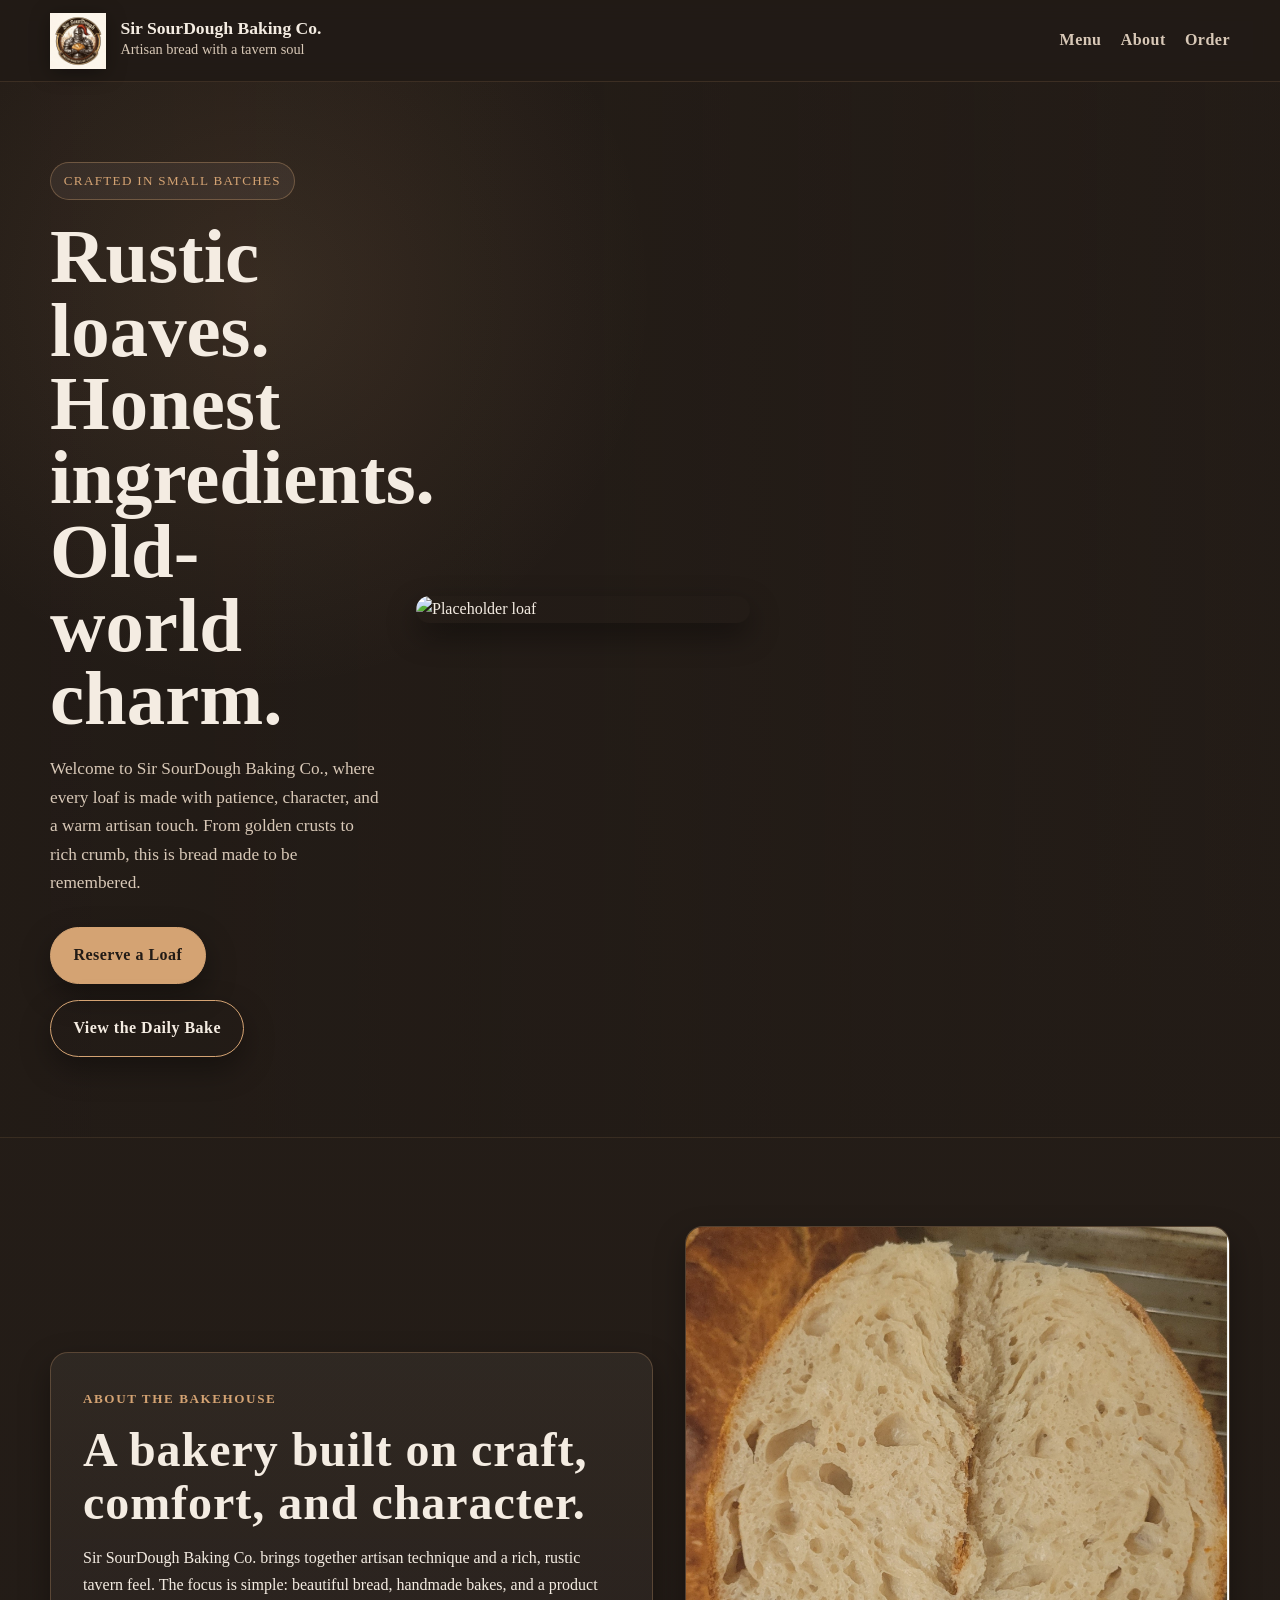
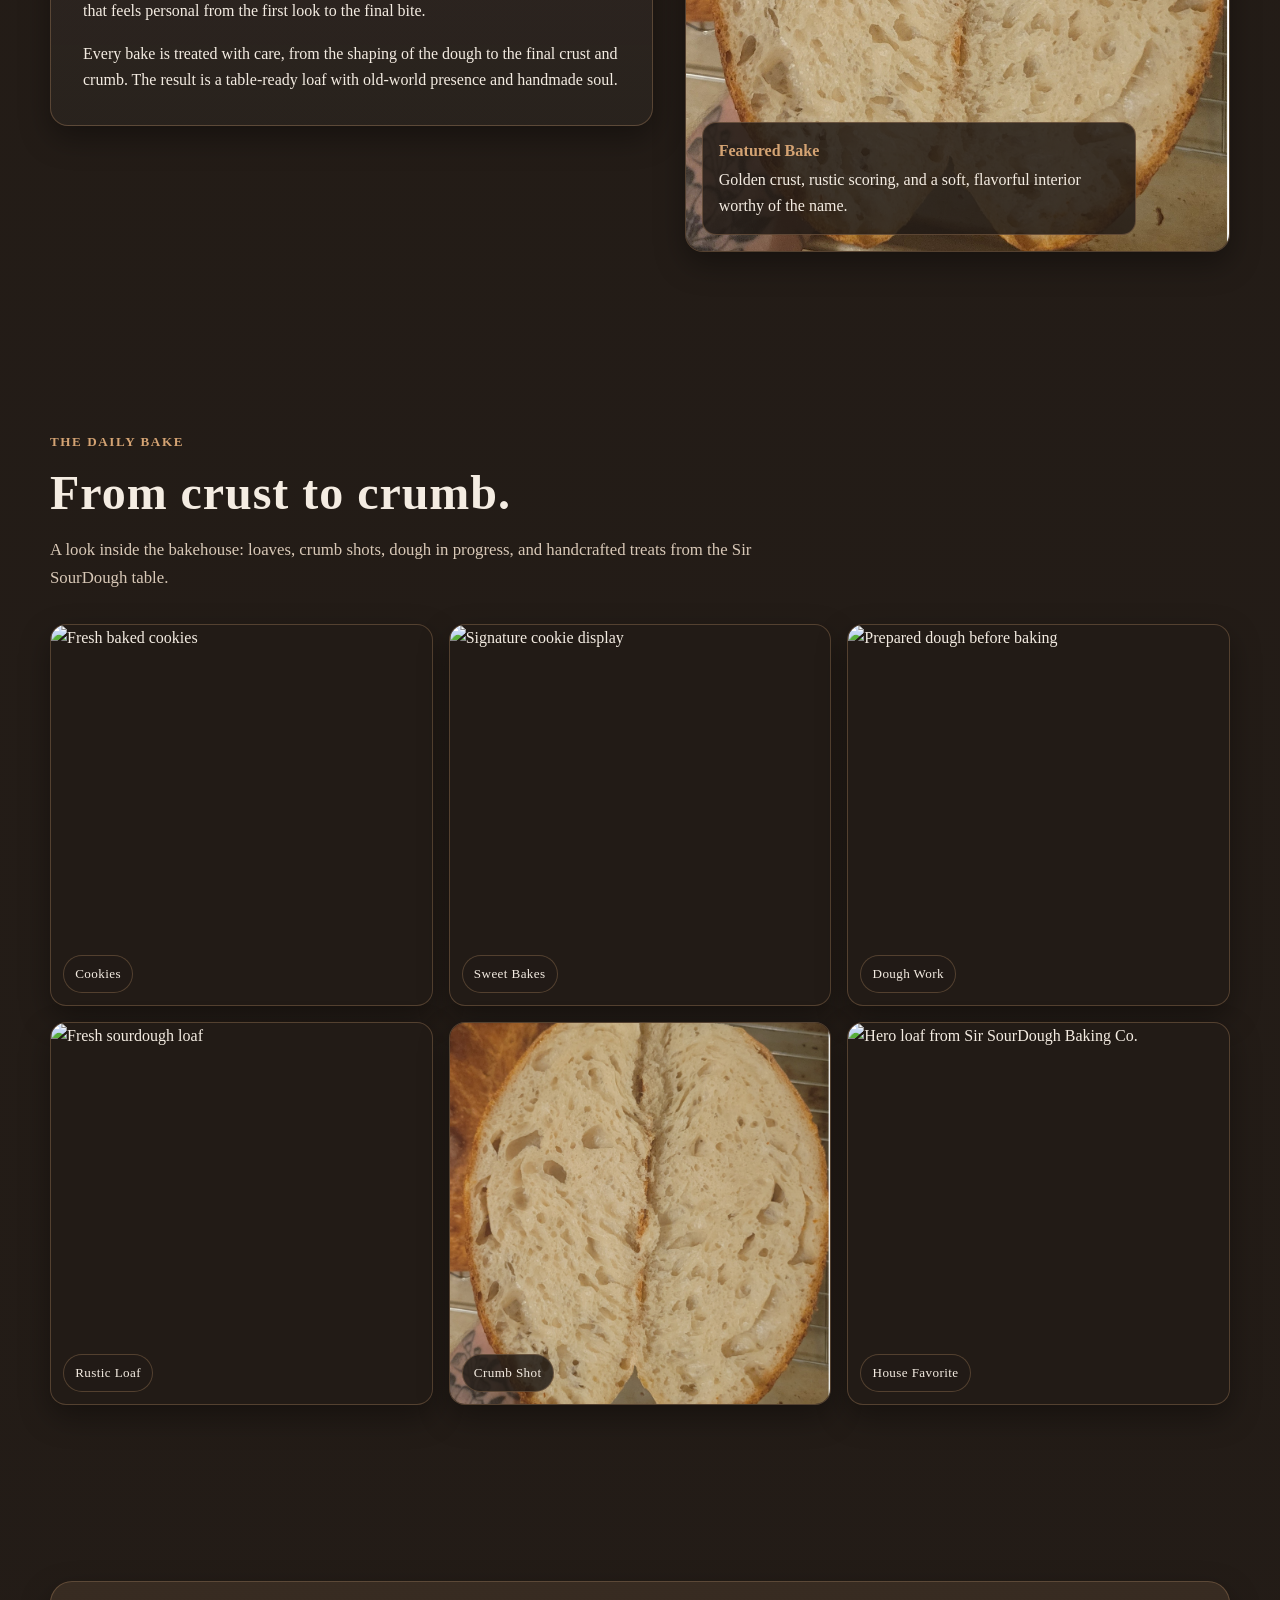
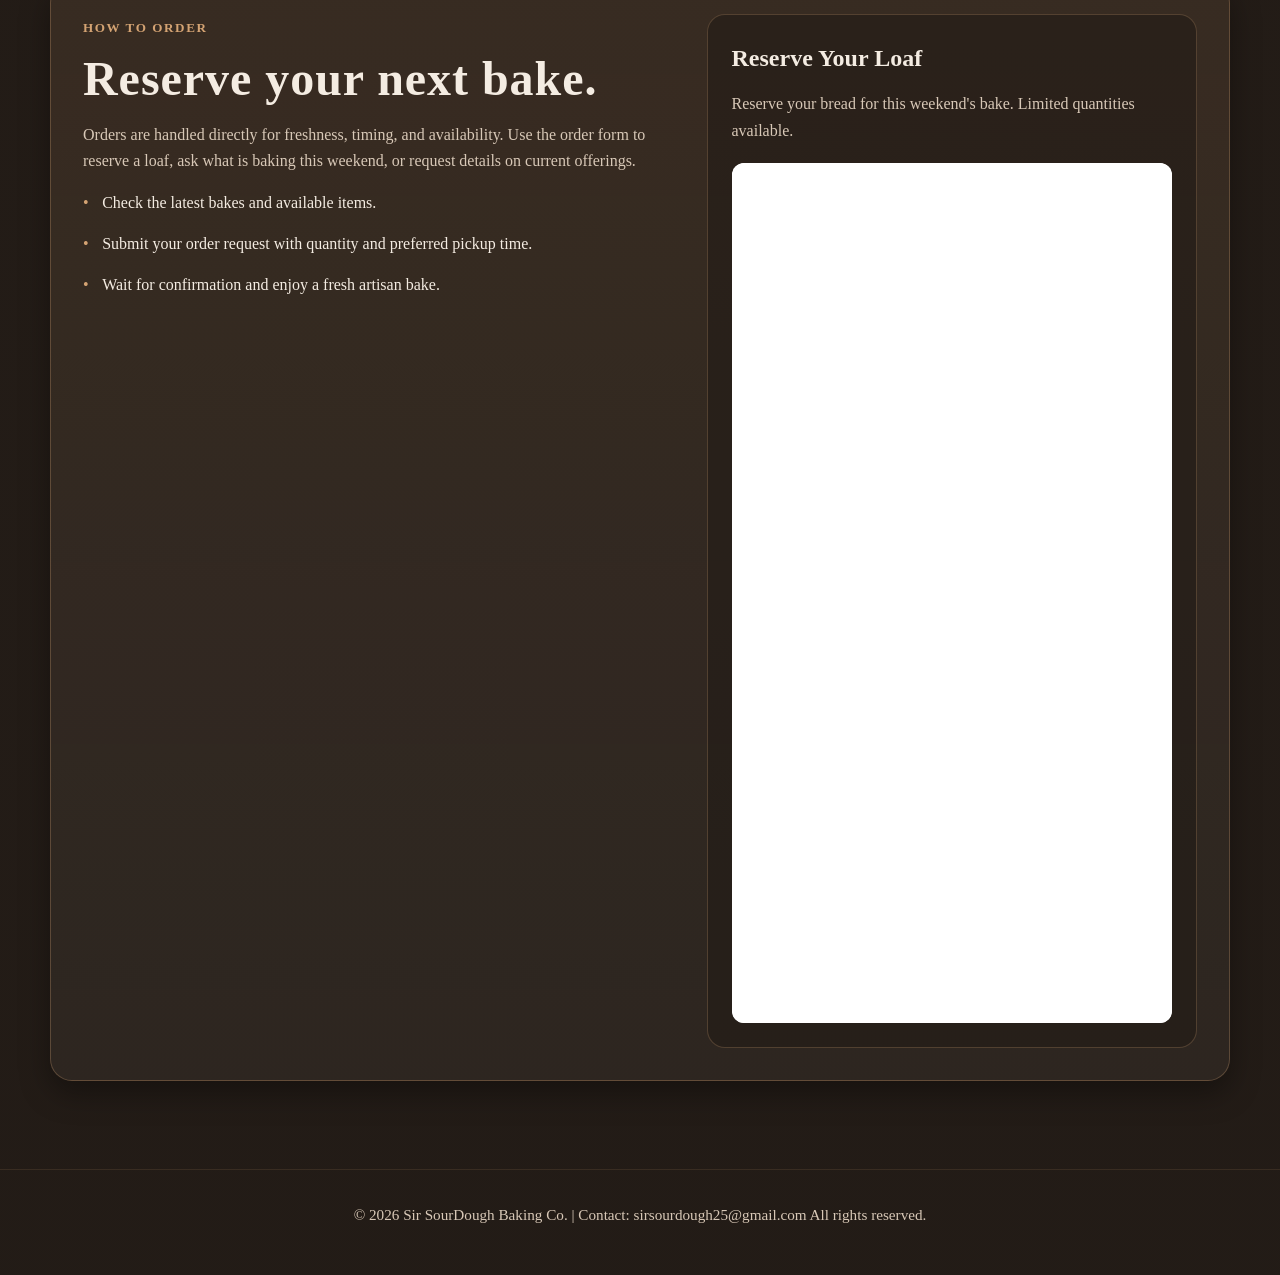
==== index.html @ 4a9dfe2c "Refactor hero section layout with flexbox" ====
<!DOCTYPE html>
<html lang="en">
<head>
  <meta charset="UTF-8" />
  <meta name="viewport" content="width=device-width, initial-scale=1.0" />
  <title>Sir SourDough Baking Co.</title>
  <meta
    name="description"
    content="Sir SourDough Baking Co. — artisan sourdough, rustic bakes, and handcrafted treats with a warm medieval tavern spirit."
  />
  <style>
    :root {
      --bg: #2d241e;
      --bg-deep: #221b16;
      --panel: rgba(244, 236, 226, 0.06);
      --panel-strong: rgba(244, 236, 226, 0.1);
      --text: #f4ece2;
      --muted: #d8c8b7;
      --accent: #d4a373;
      --accent-dark: #b8814f;
      --border: rgba(212, 163, 115, 0.28);
      --shadow: 0 12px 30px rgba(0, 0, 0, 0.35);
      --radius: 18px;
      --max-width: 1180px;
      --header-height: 82px;
    }

    * {
      box-sizing: border-box;
      margin: 0;
      padding: 0;
    }

    html {
      scroll-behavior: smooth;
    }

    body {
      background:
        linear-gradient(rgba(34, 27, 22, 0.88), rgba(34, 27, 22, 0.94)),
        radial-gradient(circle at top, rgba(212, 163, 115, 0.08), transparent 38%),
        var(--bg);
      color: var(--text);
      font-family: Georgia, "Times New Roman", serif;
      line-height: 1.65;
    }

    img {
      display: block;
      max-width: 100%;
    }

    a {
      color: inherit;
      text-decoration: none;
    }

    .container {
      width: min(var(--max-width), calc(100% - 2rem));
      margin: 0 auto;
    }

    .section {
      padding: 5.5rem 0;
    }

    .section-title {
      font-size: clamp(2rem, 4vw, 3rem);
      line-height: 1.1;
      letter-spacing: 0.02em;
      margin-bottom: 1rem;
      color: var(--text);
    }

    .section-kicker {
      display: inline-block;
      margin-bottom: 0.9rem;
      color: var(--accent);
      text-transform: uppercase;
      letter-spacing: 0.12em;
      font-size: 0.82rem;
      font-weight: bold;
    }

    .section-copy {
      max-width: 720px;
      color: var(--muted);
      font-size: 1.05rem;
    }

    .btn {
      display: inline-flex;
      align-items: center;
      justify-content: center;
      gap: 0.55rem;
      min-height: 50px;
      padding: 0.9rem 1.4rem;
      border-radius: 999px;
      border: 1px solid var(--accent);
      background: var(--accent);
      color: var(--bg-deep);
      font-weight: 700;
      letter-spacing: 0.03em;
      transition: transform 0.2s ease, background 0.2s ease, border-color 0.2s ease;
      box-shadow: var(--shadow);
    }

    .btn:hover {
      transform: translateY(-2px);
      background: #e0b183;
      border-color: #e0b183;
    }

    .btn-secondary {
      background: transparent;
      color: var(--text);
    }

    .btn-secondary:hover {
      background: rgba(212, 163, 115, 0.14);
    }

    /* Header */
    .site-header {
      position: sticky;
      top: 0;
      z-index: 1000;
      height: var(--header-height);
      backdrop-filter: blur(10px);
      background: rgba(34, 27, 22, 0.88);
      border-bottom: 1px solid rgba(212, 163, 115, 0.15);
    }

    .site-header .container {
      height: 100%;
    }

    .header-inner {
      height: 100%;
      display: flex;
      align-items: center;
      justify-content: space-between;
      gap: 1.25rem;
    }

    .brand {
      display: flex;
      align-items: center;
      gap: 0.9rem;
      min-width: 0;
    }

    .brand img {
      width: 56px;
      height: 56px;
      object-fit: contain;
      filter: drop-shadow(0 4px 10px rgba(0, 0, 0, 0.35));
    }

    .brand-text {
      min-width: 0;
    }

    .brand-text strong {
      display: block;
      font-size: 1.1rem;
      line-height: 1.1;
      color: var(--text);
    }

    .brand-text span {
      display: block;
      color: var(--muted);
      font-size: 0.9rem;
    }

    .site-nav ul {
      list-style: none;
      display: flex;
      align-items: center;
      gap: 1.2rem;
      flex-wrap: wrap;
    }

    .site-nav a {
      color: var(--muted);
      font-weight: 700;
      letter-spacing: 0.03em;
      transition: color 0.2s ease;
    }

    .site-nav a:hover {
      color: var(--accent);
    }

    /* Hero */
    .hero {
      position: relative;
      min-height: calc(100vh - var(--header-height));
      display: flex;
      align-items: center;
      overflow: hidden;
      border-bottom: 1px solid rgba(212, 163, 115, 0.12);
      background:
        linear-gradient(to right, rgba(34, 27, 22, 0.86) 0%, rgba(34, 27, 22, 0.74) 48%, rgba(34, 27, 22, 0.55) 100%),
        url("hero-loaf.jpg") center/cover no-repeat;
    }

    .hero::after {
      content: "";
      position: absolute;
      inset: 0;
      background:
        radial-gradient(circle at 20% 20%, rgba(212, 163, 115, 0.12), transparent 30%),
        linear-gradient(to top, rgba(34, 27, 22, 0.7), transparent 45%);
      pointer-events: none;
    }

    .hero-content {
      position: relative;
      z-index: 1;
      max-width: 700px;
      padding: 5rem 0;
    }

    .hero-badge {
      display: inline-block;
      padding: 0.45rem 0.8rem;
      border: 1px solid rgba(212, 163, 115, 0.35);
      border-radius: 999px;
      background: rgba(244, 236, 226, 0.06);
      color: var(--accent);
      font-size: 0.82rem;
      letter-spacing: 0.1em;
      text-transform: uppercase;
      margin-bottom: 1.25rem;
    }

    .hero h1 {
      font-size: clamp(2.8rem, 6vw, 5.4rem);
      line-height: 0.96;
      margin-bottom: 1.2rem;
      text-wrap: balance;
    }

    .hero p {
      font-size: 1.08rem;
      color: var(--muted);
      max-width: 640px;
      margin-bottom: 1.8rem;
    }

    .hero-actions {
      display: flex;
      gap: 1rem;
      flex-wrap: wrap;
    }

    /* Feature / About */
    .about-grid {
      display: grid;
      grid-template-columns: 1.05fr 0.95fr;
      gap: 2rem;
      align-items: center;
    }

    .about-card {
      background: linear-gradient(180deg, var(--panel), rgba(244, 236, 226, 0.03));
      border: 1px solid var(--border);
      border-radius: var(--radius);
      padding: 2rem;
      box-shadow: var(--shadow);
    }

    .about-card p + p {
      margin-top: 1rem;
    }

    .feature-image-wrap {
      position: relative;
      border-radius: var(--radius);
      overflow: hidden;
      box-shadow: var(--shadow);
      min-height: 480px;
      border: 1px solid var(--border);
      background: var(--bg-deep);
    }

    .feature-image-wrap img {
      width: 100%;
      height: 100%;
      object-fit: cover;
    }

    .feature-plaque {
      position: absolute;
      left: 1rem;
      bottom: 1rem;
      background: rgba(34, 27, 22, 0.84);
      border: 1px solid rgba(212, 163, 115, 0.3);
      color: var(--text);
      padding: 0.9rem 1rem;
      border-radius: 14px;
      max-width: 80%;
    }

    .feature-plaque strong {
      display: block;
      color: var(--accent);
      margin-bottom: 0.2rem;
    }

    /* Gallery */
    .gallery-header {
      margin-bottom: 2rem;
    }

    .gallery-grid {
      display: grid;
      grid-template-columns: repeat(3, minmax(0, 1fr));
      gap: 1rem;
    }

    .gallery-item {
      position: relative;
      overflow: hidden;
      border-radius: 16px;
      background: var(--bg-deep);
      border: 1px solid var(--border);
      box-shadow: var(--shadow);
    }

    .gallery-item img {
      width: 100%;
      aspect-ratio: 1 / 1;
      object-fit: cover;
      transition: transform 0.35s ease, opacity 0.35s ease;
    }

    .gallery-item:hover img {
      transform: scale(1.04);
      opacity: 0.92;
    }

    .gallery-label {
      position: absolute;
      left: 0.75rem;
      bottom: 0.75rem;
      background: rgba(34, 27, 22, 0.82);
      color: var(--text);
      border: 1px solid rgba(212, 163, 115, 0.28);
      padding: 0.45rem 0.7rem;
      border-radius: 999px;
      font-size: 0.82rem;
      letter-spacing: 0.03em;
    }

    /* Order section */
    .order-panel {
      display: grid;
      grid-template-columns: 1.1fr 0.9fr;
      gap: 1.5rem;
      align-items: start;
      background: linear-gradient(180deg, rgba(212, 163, 115, 0.12), rgba(244, 236, 226, 0.05));
      border: 1px solid var(--border);
      border-radius: 22px;
      padding: 2rem;
      box-shadow: var(--shadow);
    }

    .order-copy p {
      color: var(--muted);
      margin-bottom: 1rem;
    }

    .order-list {
      list-style: none;
      display: grid;
      gap: 0.9rem;
      margin-top: 1rem;
    }

    .order-list li {
      padding-left: 1.2rem;
      position: relative;
      color: var(--text);
    }

    .order-list li::before {
      content: "•";
      position: absolute;
      left: 0;
      color: var(--accent);
    }

    .cta-card {
      background: rgba(34, 27, 22, 0.6);
      border: 1px solid rgba(212, 163, 115, 0.25);
      border-radius: 18px;
      padding: 1.5rem;
      display: flex;
      flex-direction: column;
    }

    .cta-card h3 {
      font-size: 1.5rem;
      margin-bottom: 0.8rem;
      color: var(--text);
    }

    .cta-card p {
      color: var(--muted);
      margin-bottom: 1.2rem;
    }

    /* Iframe embed — responsive wrapper approach */
    .form-embed-wrapper {
      width: 100%;
      position: relative;
      border-radius: 12px;
      overflow: hidden;
      background: white;
    }

    .form-embed {
      display: block;
      width: 100%;
      height: 860px;
      border: 0;
      border-radius: 12px;
      background: white;
    }

    /* Footer */
    .site-footer {
      border-top: 1px solid rgba(212, 163, 115, 0.12);
      padding: 2rem 0 3rem;
      color: var(--muted);
      text-align: center;
      font-size: 0.95rem;
    }

    /* ── Responsive ── */
    @media (max-width: 920px) {
      .about-grid,
      .order-panel {
        grid-template-columns: 1fr;
      }

      .feature-image-wrap {
        min-height: 360px;
      }

      .gallery-grid {
        grid-template-columns: repeat(2, minmax(0, 1fr));
      }

      /* On tablet the cta-card is full width — give the iframe a bit more room */
      .form-embed {
        height: 960px;
      }
    }

    @media (max-width: 700px) {
      :root {
        --header-height: auto;
      }

      .site-header {
        position: sticky;
        height: auto;
      }

      .header-inner {
        padding: 0.9rem 0;
        align-items: flex-start;
        flex-direction: column;
      }

      .site-nav ul {
        gap: 0.9rem;
      }

      .hero {
        min-height: auto;
      }

      .hero-content {
        padding: 4rem 0;
      }

      .gallery-grid {
        grid-template-columns: 1fr;
      }

      .section {
        padding: 4.5rem 0;
      }

      /* Order panel stacks; cta-card goes full width */
      .cta-card {
        padding: 1rem;
      }

      /* Let the iframe be as tall as it needs to be on mobile */
      .form-embed {
        height: 1400px;
      }
    }

    /* Extra small phones */
    @media (max-width: 400px) {
      .form-embed {
        height: 1550px;
      }
    }
  </style>
</head>
<body>
  <header class="site-header">
    <div class="container">
      <div class="header-inner">
        <a class="brand" href="#top" aria-label="Sir SourDough Baking Co. home">
          <img src="logo.png" alt="Sir SourDough Baking Co. logo" />
          <div class="brand-text">
            <strong>Sir SourDough Baking Co.</strong>
            <span>Artisan bread with a tavern soul</span>
          </div>
        </a>

        <nav class="site-nav" aria-label="Primary navigation">
          <ul>
            <li><a href="#menu">Menu</a></li>
            <li><a href="#about">About</a></li>
            <li><a href="#order">Order</a></li>
          </ul>
        </nav>
      </div>
    </div>
  </header>

  <main id="top">
    <section class="hero" aria-label="Hero section">
      <div class="container">
        <div class="hero-content" style="display: flex; align-items: center; gap: 2rem; flex-wrap: wrap;">

  <!-- TEXT (LEFT) -->
  <div style="flex: 1; min-width: 280px;">
    <div class="hero-badge">Crafted in small batches</div>

    <h1>
      Rustic loaves.<br />
      Honest ingredients.<br />
      Old-world charm.
    </h1>

    <p>
      Welcome to Sir SourDough Baking Co., where every loaf is made with patience,
      character, and a warm artisan touch. From golden crusts to rich crumb,
      this is bread made to be remembered.
    </p>

    <div class="hero-actions">
      <a class="btn" href="https://docs.google.com/forms/d/e/1FAIpQLSeejo-QmZGpUWxnTPTaz-8M8hdZO5ljDXGdMbcHkX9mxMDHSQ/viewform" target="_blank">
        Reserve a Loaf
      </a>
      <a class="btn btn-secondary" href="#menu">View the Daily Bake</a>
    </div>
  </div>

  <!-- IMAGE (RIGHT) -->
  <div style="flex: 1; min-width: 280px;">
    <img
      src="https://via.placeholder.com/500x500"
      alt="Placeholder loaf"
      style="width: 100%; border-radius: 18px; box-shadow: 0 12px 30px rgba(0,0,0,0.4);"
    />
  </div>

</div>
      </div>
    </section>

    <section class="section" id="about">
      <div class="container">
        <div class="about-grid">
          <div class="about-card">
            <span class="section-kicker">About the Bakehouse</span>
            <h2 class="section-title">A bakery built on craft, comfort, and character.</h2>
            <p>
              Sir SourDough Baking Co. brings together artisan technique and a rich,
              rustic tavern feel. The focus is simple: beautiful bread, handmade bakes,
              and a product that feels personal from the first look to the final bite.
            </p>
            <p>
              Every bake is treated with care, from the shaping of the dough to the
              final crust and crumb. The result is a table-ready loaf with old-world
              presence and handmade soul.
            </p>
          </div>

          <div class="feature-image-wrap">
            <img src="loaf-crumb.jpg" alt="Fresh artisan sourdough loaf" />
            <div class="feature-plaque">
              <strong>Featured Bake</strong>
              Golden crust, rustic scoring, and a soft, flavorful interior worthy of the name.
            </div>
          </div>
        </div>
      </div>
    </section>

    <section class="section" id="menu">
      <div class="container">
        <div class="gallery-header">
          <span class="section-kicker">The Daily Bake</span>
          <h2 class="section-title">From crust to crumb.</h2>
          <p class="section-copy">
            A look inside the bakehouse: loaves, crumb shots, dough in progress, and
            handcrafted treats from the Sir SourDough table.
          </p>
        </div>

        <div class="gallery-grid">
          <figure class="gallery-item">
            <img src="cookie-gallery.jpg" alt="Fresh baked cookies" />
            <figcaption class="gallery-label">Cookies</figcaption>
          </figure>

          <figure class="gallery-item">
            <img src="cookie-hero.jpg" alt="Signature cookie display" />
            <figcaption class="gallery-label">Sweet Bakes</figcaption>
          </figure>

          <figure class="gallery-item">
            <img src="gallery-dough.jpg" alt="Prepared dough before baking" />
            <figcaption class="gallery-label">Dough Work</figcaption>
          </figure>

          <figure class="gallery-item">
            <img src="gallery-loaf.jpg" alt="Fresh sourdough loaf" />
            <figcaption class="gallery-label">Rustic Loaf</figcaption>
          </figure>

          <figure class="gallery-item">
            <img src="loaf-crumb.jpg" alt="Crumb shot of sourdough loaf interior" />
            <figcaption class="gallery-label">Crumb Shot</figcaption>
          </figure>

          <figure class="gallery-item">
            <img src="hero-loaf.jpg" alt="Hero loaf from Sir SourDough Baking Co." />
            <figcaption class="gallery-label">House Favorite</figcaption>
          </figure>
        </div>
      </div>
    </section>

    <section class="section" id="order">
      <div class="container">
        <div class="order-panel">
          <div class="order-copy">
            <span class="section-kicker">How to Order</span>
            <h2 class="section-title">Reserve your next bake.</h2>
            <p>
              Orders are handled directly for freshness, timing, and availability.
              Use the order form to reserve a loaf, ask what is baking this weekend,
              or request details on current offerings.
            </p>

            <ul class="order-list">
              <li>Check the latest bakes and available items.</li>
              <li>Submit your order request with quantity and preferred pickup time.</li>
              <li>Wait for confirmation and enjoy a fresh artisan bake.</li>
            </ul>
          </div>

          <aside class="cta-card" aria-label="Order call to action">
            <h3>Reserve Your Loaf</h3>
            <p>
              Reserve your bread for this weekend's bake. Limited quantities available.
            </p>
            <div class="form-embed-wrapper">
              <iframe
                src="https://docs.google.com/forms/d/e/1FAIpQLSeejo-QmZGpUWxnTPTaz-8M8hdZO5ljDXGdMbcHkX9mxMDHSQ/viewform?embedded=true"
                class="form-embed"
                marginheight="0"
                marginwidth="0">
                Loading…
              </iframe>
            </div>
          </aside>
        </div>
      </div>
    </section>
  </main>

  <footer class="site-footer">
    <div class="container">
      <p>&copy; 2026 Sir SourDough Baking Co. | Contact: sirsourdough25@gmail.com All rights reserved.</p>
    </div>
  </footer>
</body>
</html>
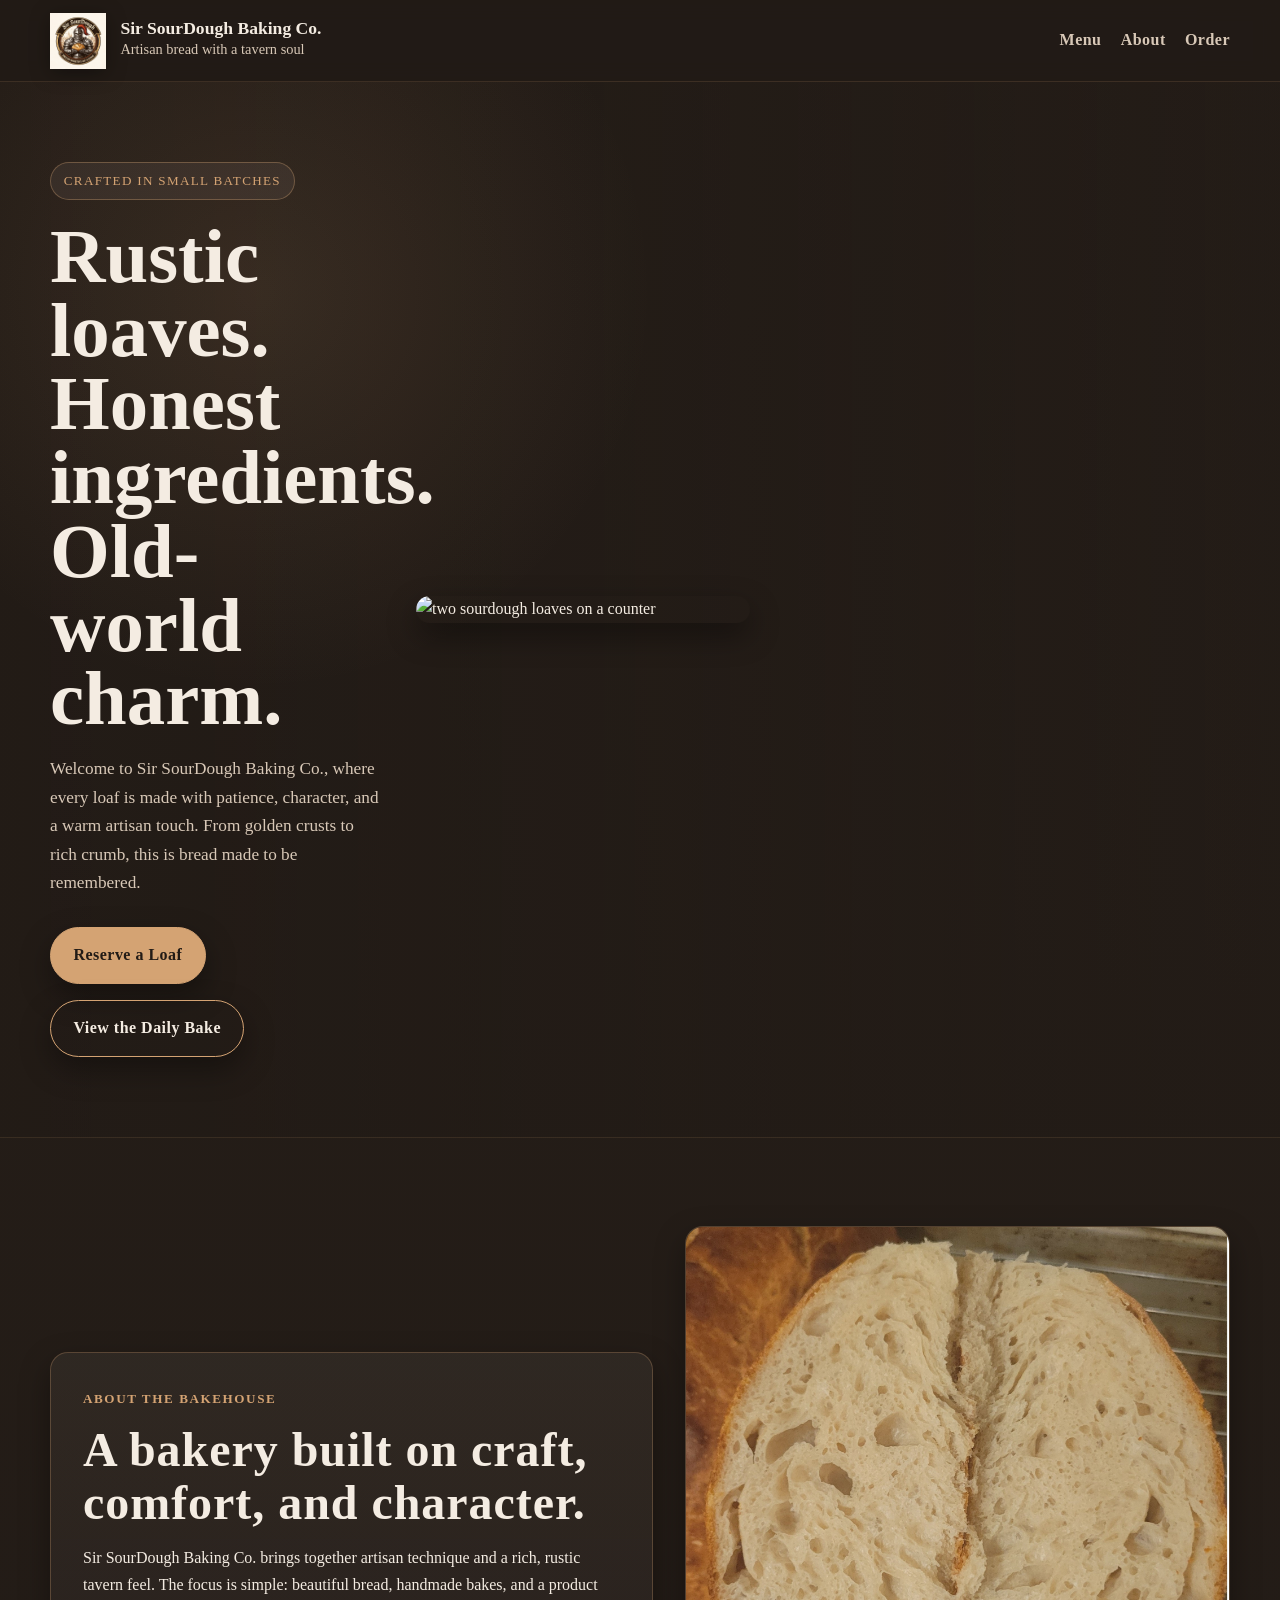
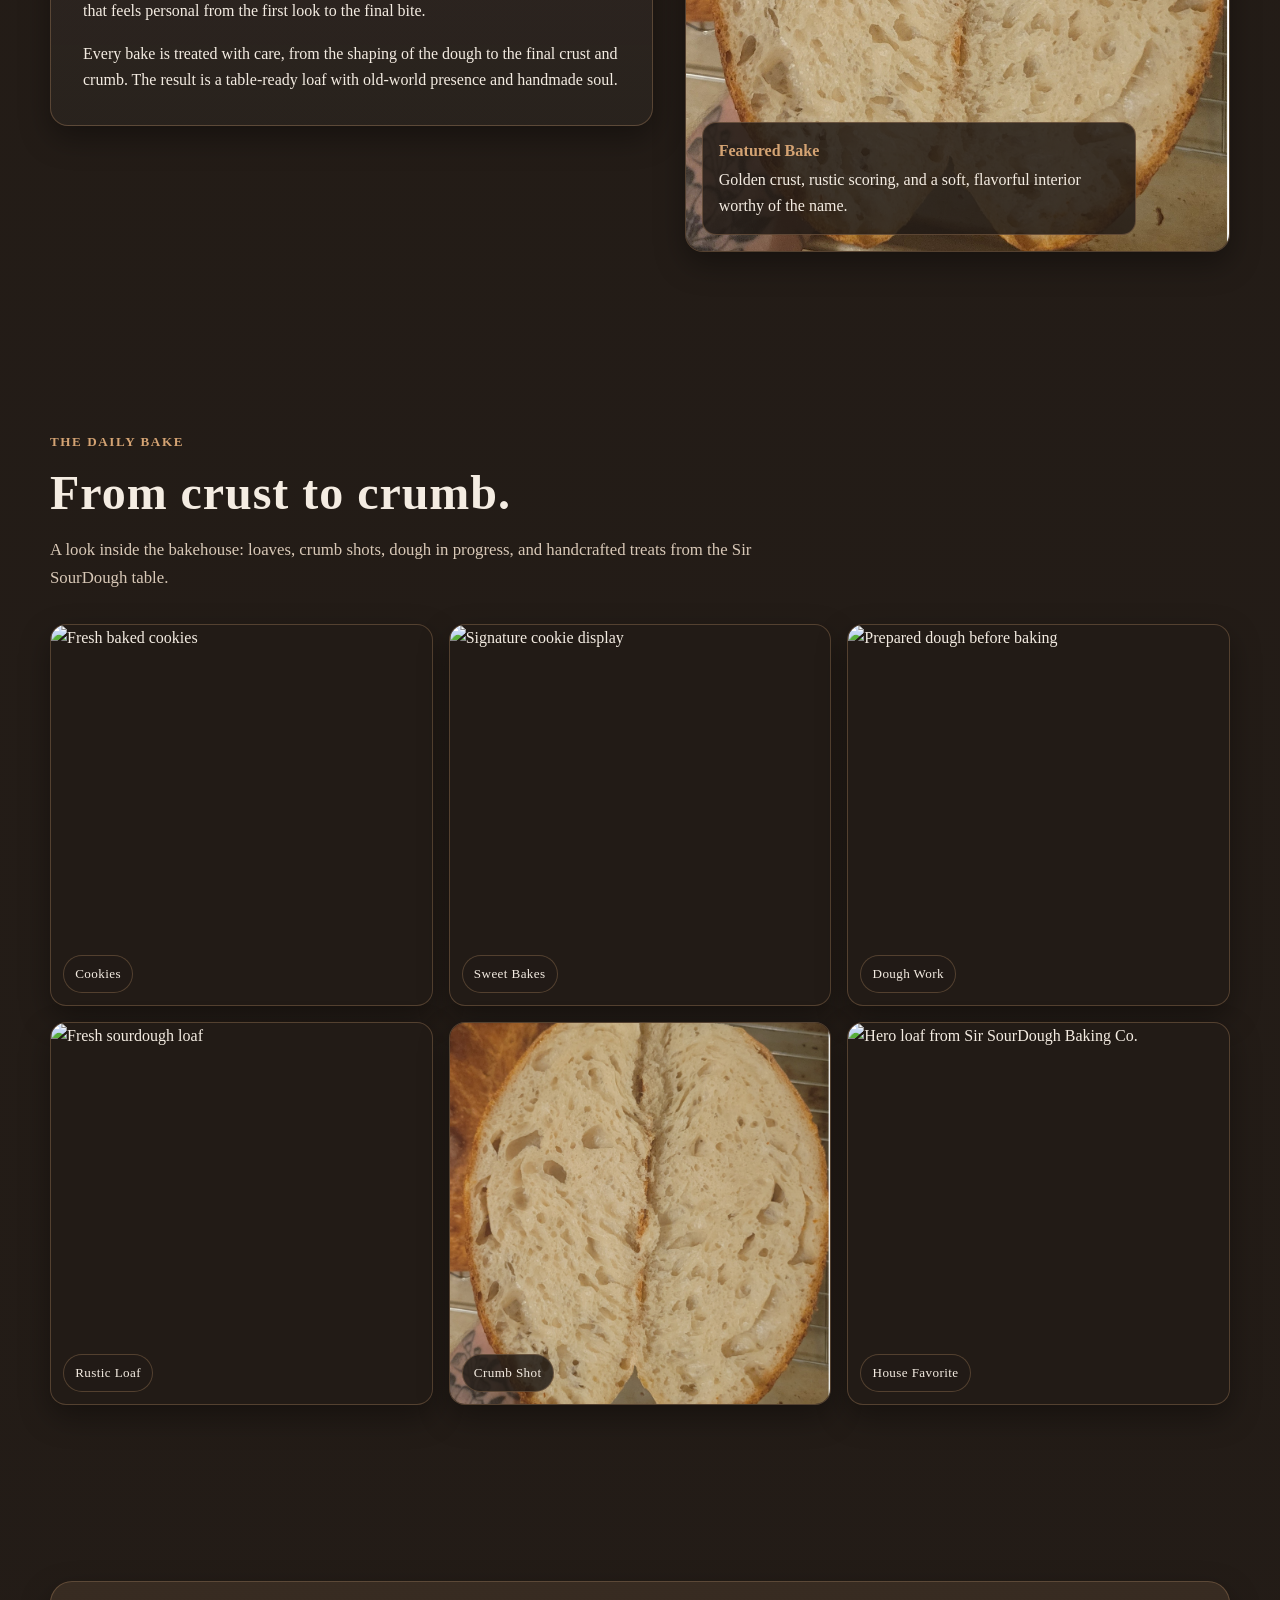
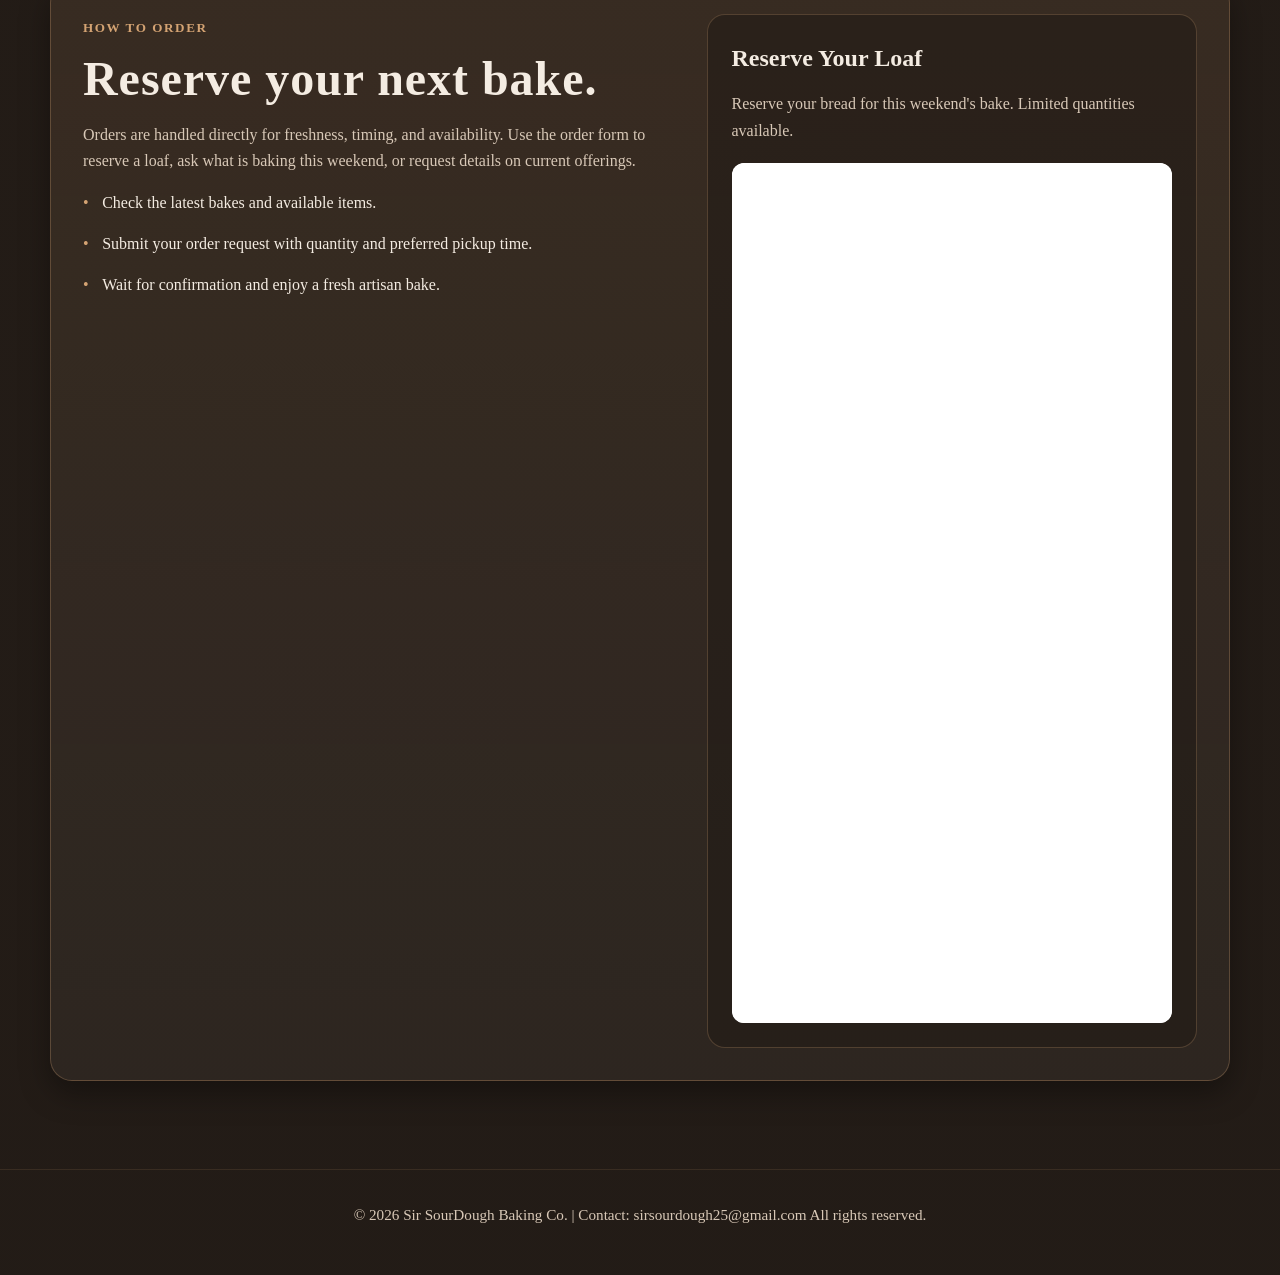
==== commit 27922a03: "Update image source and alt text in index.html" ====
--- a/index.html
+++ b/index.html
@@ -571,8 +571,8 @@
   <!-- IMAGE (RIGHT) -->
   <div style="flex: 1; min-width: 280px;">
     <img
-      src="https://via.placeholder.com/500x500"
-      alt="Placeholder loaf"
+      src=background.jpg"
+      alt="two sourdough loaves on a counter"
       style="width: 100%; border-radius: 18px; box-shadow: 0 12px 30px rgba(0,0,0,0.4);"
     />
   </div>
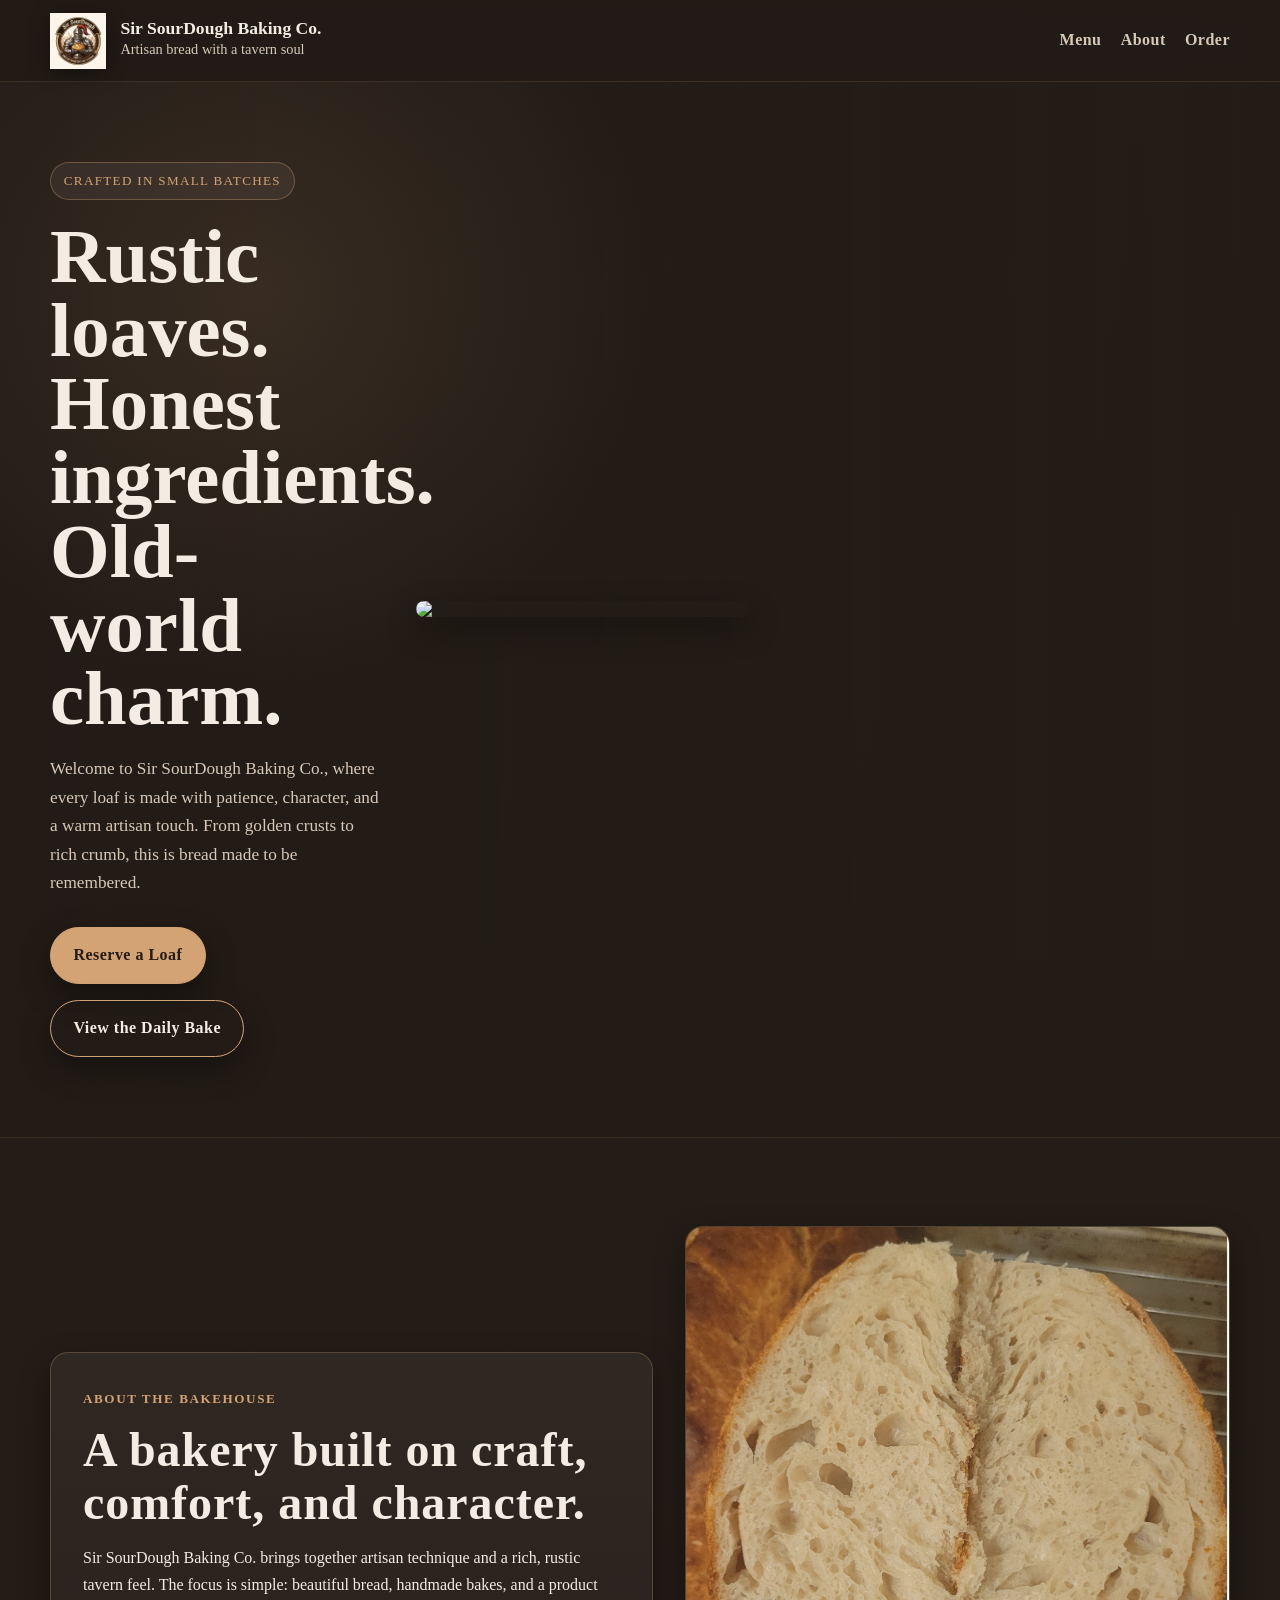
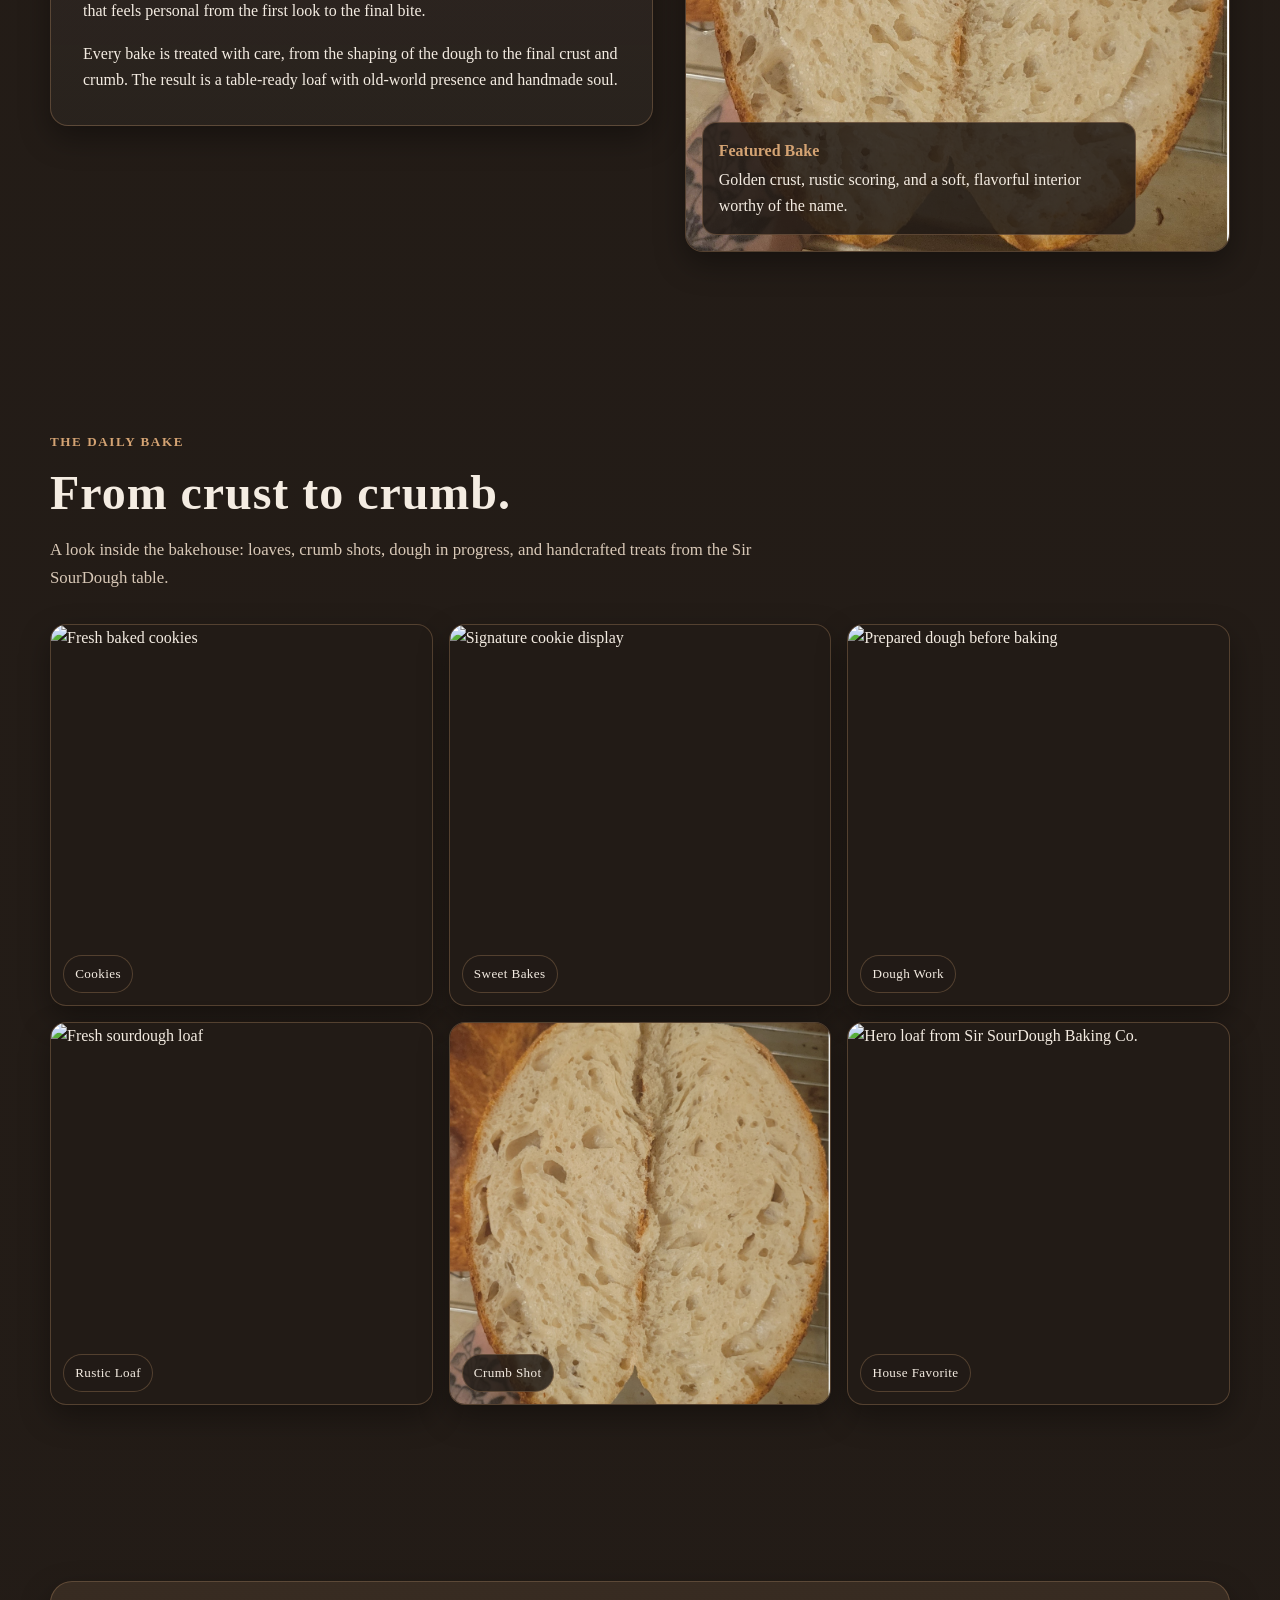
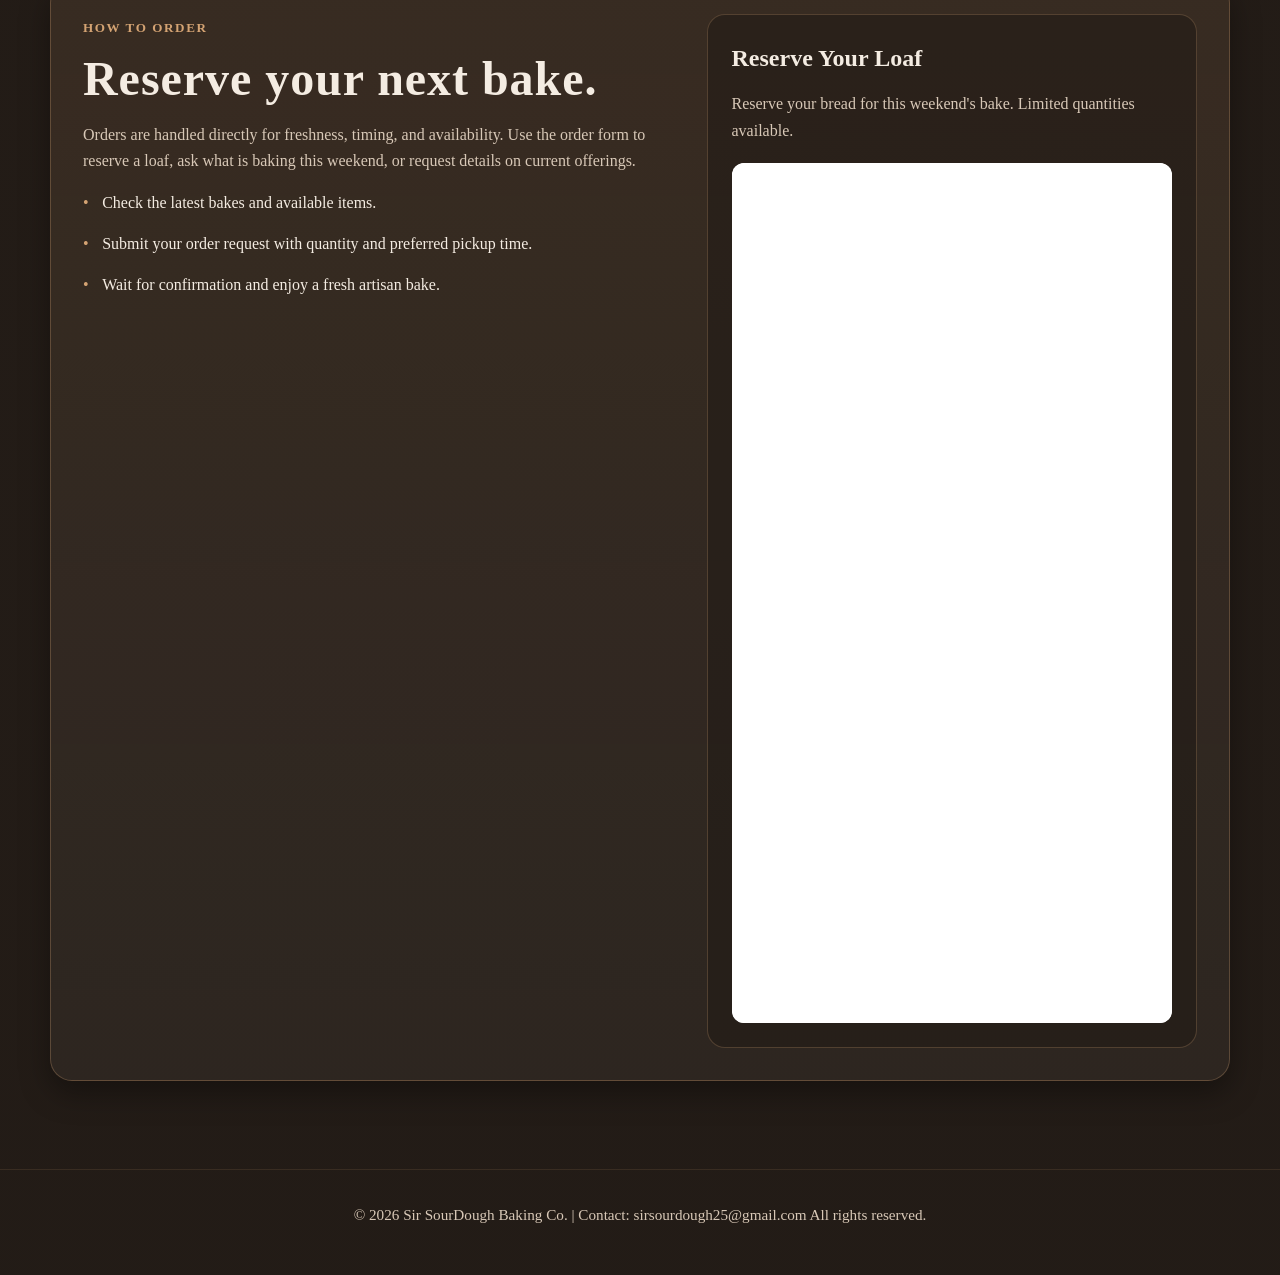
==== commit d2ca1afc: "Fix image tag formatting in index.html" ====
--- a/index.html
+++ b/index.html
@@ -571,8 +571,8 @@
   <!-- IMAGE (RIGHT) -->
   <div style="flex: 1; min-width: 280px;">
     <img
-      src=background.jpg"
-      alt="two sourdough loaves on a counter"
+      src=background.jpg" 
+     
       style="width: 100%; border-radius: 18px; box-shadow: 0 12px 30px rgba(0,0,0,0.4);"
     />
   </div>
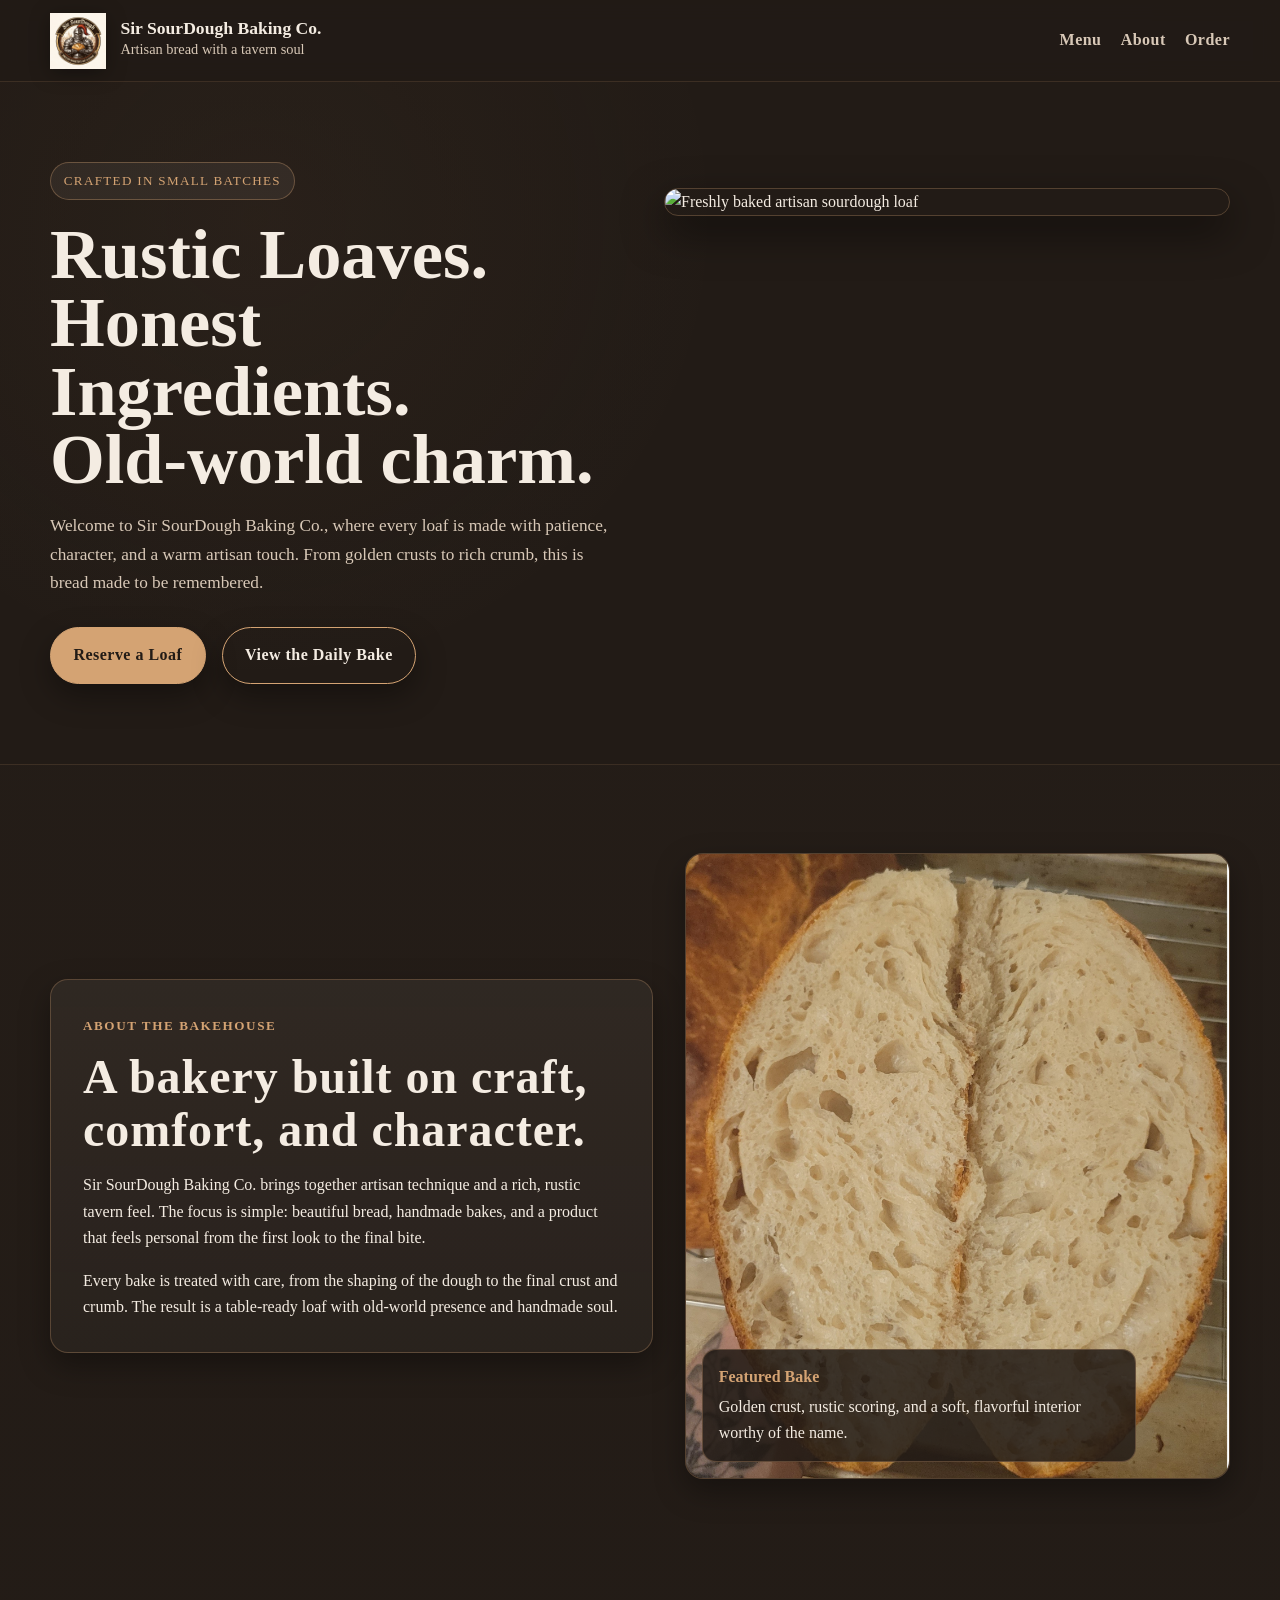
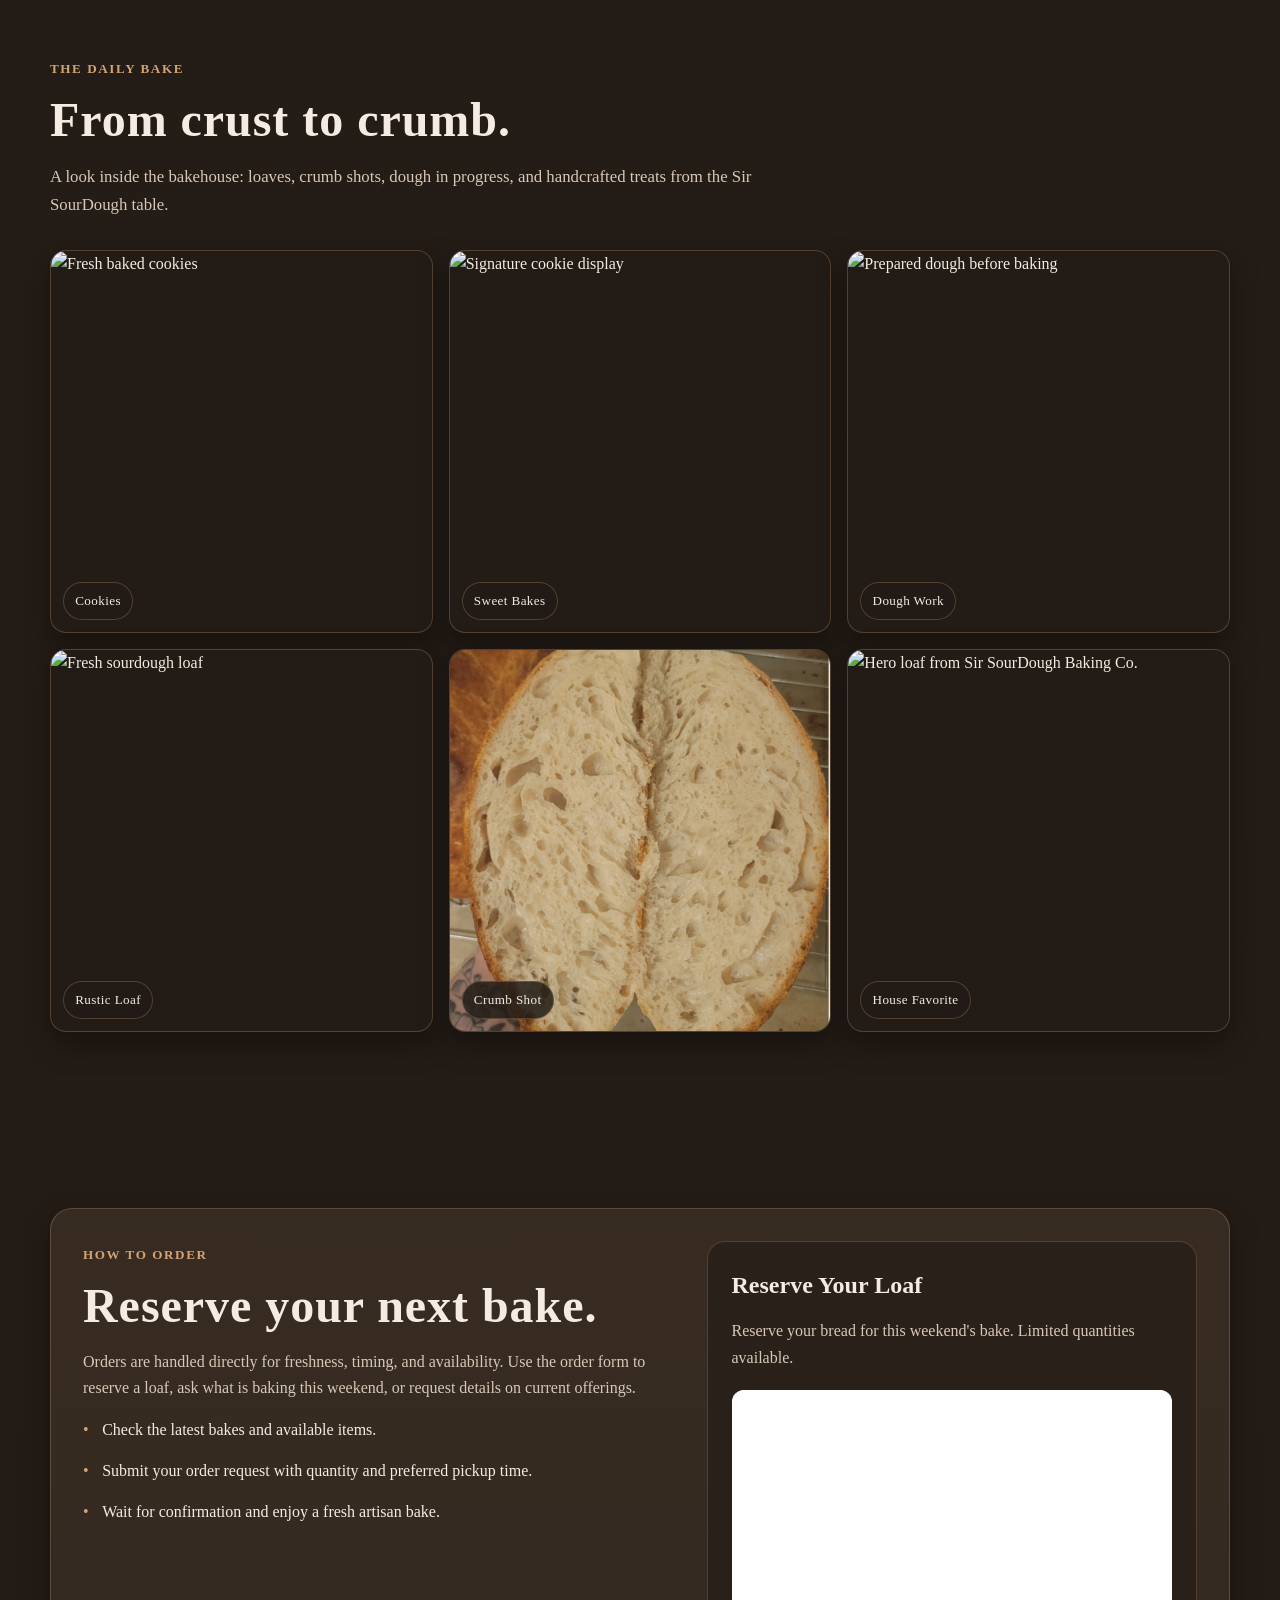
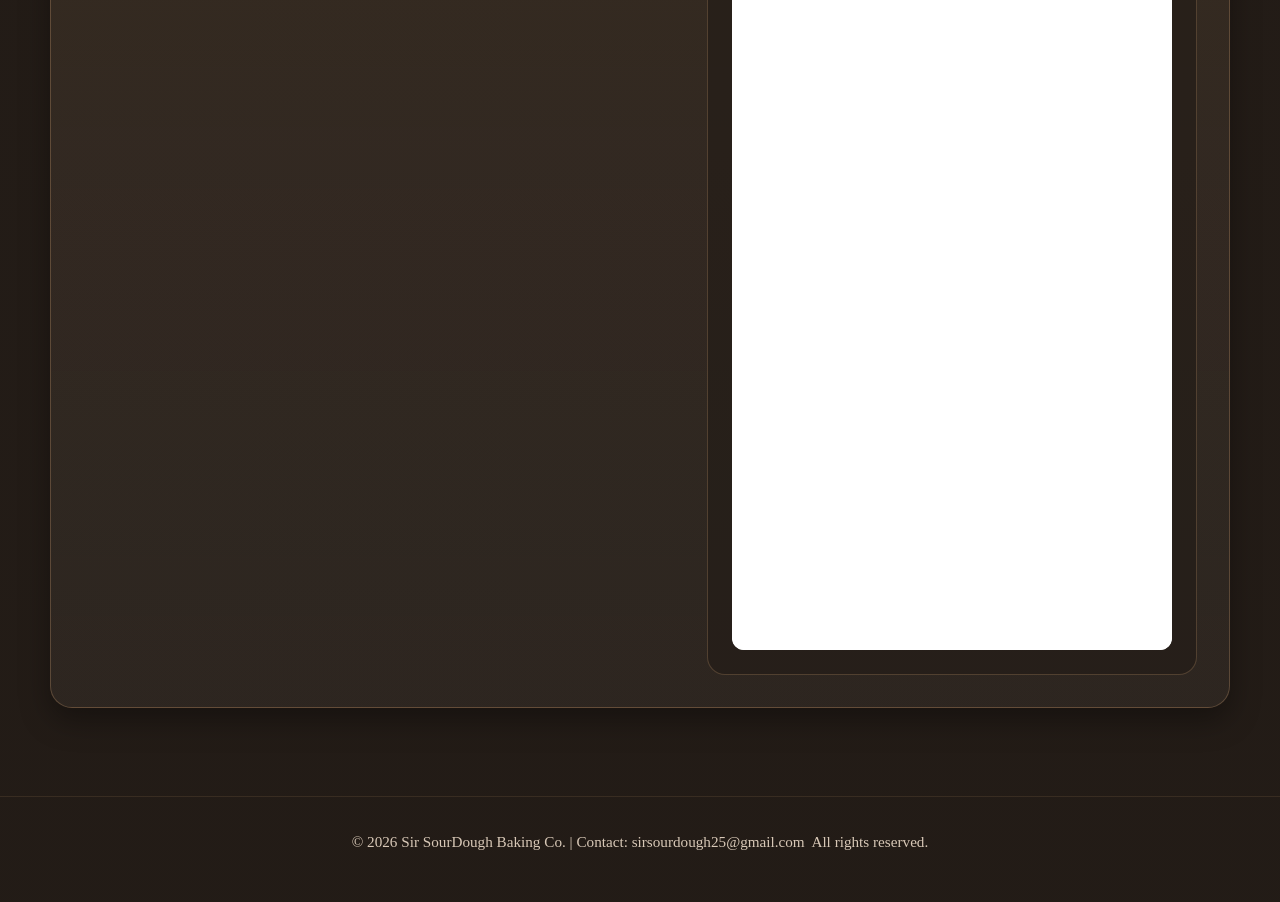
==== commit c6bfd168: "Refactor hero section and improve CSS comments Updated comments and structure for better readability" ====
--- a/index.html
+++ b/index.html
@@ -120,7 +120,7 @@
       background: rgba(212, 163, 115, 0.14);
     }
 
-    /* Header */
+    /* ── Header ── */
     .site-header {
       position: sticky;
       top: 0;
@@ -193,34 +193,53 @@
       color: var(--accent);
     }
 
-    /* Hero */
+    /* ── Hero ── */
     .hero {
       position: relative;
-      min-height: calc(100vh - var(--header-height));
-      display: flex;
-      align-items: center;
+      border-bottom: 1px solid rgba(212, 163, 115, 0.12);
+      /* The hero background is a decorative ambient layer only — the main image is in the HTML */
+      background:
+        radial-gradient(circle at 20% 20%, rgba(212, 163, 115, 0.07), transparent 40%),
+        var(--bg-deep);
       overflow: hidden;
-      border-bottom: 1px solid rgba(212, 163, 115, 0.12);
-      background:
-        linear-gradient(to right, rgba(34, 27, 22, 0.86) 0%, rgba(34, 27, 22, 0.74) 48%, rgba(34, 27, 22, 0.55) 100%),
-        url("hero-loaf.jpg") center/cover no-repeat;
-    }
-
-    .hero::after {
+    }
+
+    .hero::before {
       content: "";
       position: absolute;
       inset: 0;
-      background:
-        radial-gradient(circle at 20% 20%, rgba(212, 163, 115, 0.12), transparent 30%),
-        linear-gradient(to top, rgba(34, 27, 22, 0.7), transparent 45%);
+      background: linear-gradient(to bottom, rgba(34, 27, 22, 0.5), rgba(34, 27, 22, 0.15));
       pointer-events: none;
-    }
-
-    .hero-content {
+      z-index: 0;
+    }
+
+    .hero > .container {
       position: relative;
       z-index: 1;
-      max-width: 700px;
-      padding: 5rem 0;
+    }
+
+    /* ── Hero layout: mobile-first stacked, side-by-side on tablet+ ── */
+    .hero-inner {
+      display: flex;
+      flex-direction: column;        /* mobile: stack text above image */
+      gap: 2.5rem;
+      padding: 4rem 0;
+    }
+
+    /* Tablet & desktop: text left, image right, side by side */
+    @media (min-width: 768px) {
+      .hero-inner {
+        flex-direction: row;
+        align-items: flex-start;     /* top-align so image can scroll with text */
+        padding: 5rem 0;
+        gap: 3rem;
+      }
+    }
+
+    /* ── Hero: Text column ── */
+    .hero-text {
+      flex: 1;
+      min-width: 0;
     }
 
     .hero-badge {
@@ -236,17 +255,23 @@
       margin-bottom: 1.25rem;
     }
 
-    .hero h1 {
-      font-size: clamp(2.8rem, 6vw, 5.4rem);
-      line-height: 0.96;
+    /*
+      ============================================================
+      HERO HEADLINE — edit the text in the <h1> tag in the HTML.
+      Each <span> is a separate visual line you can change freely.
+      ============================================================
+    */
+    .hero-text h1 {
+      font-size: clamp(2.8rem, 5.5vw, 5.2rem);
+      line-height: 0.97;
       margin-bottom: 1.2rem;
       text-wrap: balance;
     }
 
-    .hero p {
+    .hero-text p {
       font-size: 1.08rem;
       color: var(--muted);
-      max-width: 640px;
+      max-width: 560px;
       margin-bottom: 1.8rem;
     }
 
@@ -256,7 +281,43 @@
       flex-wrap: wrap;
     }
 
-    /* Feature / About */
+    /* ── Hero: Image column ── */
+    .hero-image-col {
+      flex: 1;
+      min-width: 0;
+    }
+
+    /*
+      On tablet+, the image column sticks so the image scrolls alongside
+      the text rather than disappearing above it. The sticky offset accounts
+      for the fixed header height.
+    */
+    @media (min-width: 768px) {
+      .hero-image-col {
+        position: sticky;
+        top: calc(var(--header-height) + 1.5rem);
+        /* Stops sticking once the section ends — parent height handles that */
+        align-self: flex-start;
+      }
+    }
+
+    /*
+      ============================================================
+      HERO IMAGE — swap the src on the <img> tag inside
+      .hero-image-col to change this photo. No CSS needed.
+      ============================================================
+    */
+    .hero-image-col img {
+      width: 100%;
+      border-radius: var(--radius);
+      box-shadow: 0 16px 40px rgba(0, 0, 0, 0.5);
+      border: 1px solid var(--border);
+      object-fit: cover;
+      /* Cap height so it doesn't tower over the text column */
+      max-height: 680px;
+    }
+
+    /* ── About / Feature ── */
     .about-grid {
       display: grid;
       grid-template-columns: 1.05fr 0.95fr;
@@ -310,7 +371,7 @@
       margin-bottom: 0.2rem;
     }
 
-    /* Gallery */
+    /* ── Gallery ── */
     .gallery-header {
       margin-bottom: 2rem;
     }
@@ -355,7 +416,7 @@
       letter-spacing: 0.03em;
     }
 
-    /* Order section */
+    /* ── Order section ── */
     .order-panel {
       display: grid;
       grid-template-columns: 1.1fr 0.9fr;
@@ -413,7 +474,6 @@
       margin-bottom: 1.2rem;
     }
 
-    /* Iframe embed — responsive wrapper approach */
     .form-embed-wrapper {
       width: 100%;
       position: relative;
@@ -431,7 +491,7 @@
       background: white;
     }
 
-    /* Footer */
+    /* ── Footer ── */
     .site-footer {
       border-top: 1px solid rgba(212, 163, 115, 0.12);
       padding: 2rem 0 3rem;
@@ -441,6 +501,8 @@
     }
 
     /* ── Responsive ── */
+
+    /* Tablet */
     @media (max-width: 920px) {
       .about-grid,
       .order-panel {
@@ -455,12 +517,12 @@
         grid-template-columns: repeat(2, minmax(0, 1fr));
       }
 
-      /* On tablet the cta-card is full width — give the iframe a bit more room */
       .form-embed {
         height: 960px;
       }
     }
 
+    /* Mobile */
     @media (max-width: 700px) {
       :root {
         --header-height: auto;
@@ -481,14 +543,6 @@
         gap: 0.9rem;
       }
 
-      .hero {
-        min-height: auto;
-      }
-
-      .hero-content {
-        padding: 4rem 0;
-      }
-
       .gallery-grid {
         grid-template-columns: 1fr;
       }
@@ -497,12 +551,10 @@
         padding: 4.5rem 0;
       }
 
-      /* Order panel stacks; cta-card goes full width */
       .cta-card {
         padding: 1rem;
       }
 
-      /* Let the iframe be as tall as it needs to be on mobile */
       .form-embed {
         height: 1400px;
       }
@@ -517,17 +569,18 @@
   </style>
 </head>
 <body>
+
   <header class="site-header">
     <div class="container">
       <div class="header-inner">
         <a class="brand" href="#top" aria-label="Sir SourDough Baking Co. home">
+          <!-- BRAND LOGO — swap logo.png to change the header logo -->
           <img src="logo.png" alt="Sir SourDough Baking Co. logo" />
           <div class="brand-text">
             <strong>Sir SourDough Baking Co.</strong>
             <span>Artisan bread with a tavern soul</span>
           </div>
         </a>
-
         <nav class="site-nav" aria-label="Primary navigation">
           <ul>
             <li><a href="#menu">Menu</a></li>
@@ -540,47 +593,76 @@
   </header>
 
   <main id="top">
+
+    <!-- ══════════════════════════════════════════════
+         HERO SECTION
+         Layout: mobile = stacked (text above, image below)
+                 tablet/desktop = side-by-side (text left, image right)
+         The image sticks alongside the text while text is visible.
+    ══════════════════════════════════════════════ -->
     <section class="hero" aria-label="Hero section">
       <div class="container">
-        <div class="hero-content" style="display: flex; align-items: center; gap: 2rem; flex-wrap: wrap;">
-
-  <!-- TEXT (LEFT) -->
-  <div style="flex: 1; min-width: 280px;">
-    <div class="hero-badge">Crafted in small batches</div>
-
-    <h1>
-      Rustic loaves.<br />
-      Honest ingredients.<br />
-      Old-world charm.
-    </h1>
-
-    <p>
-      Welcome to Sir SourDough Baking Co., where every loaf is made with patience,
-      character, and a warm artisan touch. From golden crusts to rich crumb,
-      this is bread made to be remembered.
-    </p>
-
-    <div class="hero-actions">
-      <a class="btn" href="https://docs.google.com/forms/d/e/1FAIpQLSeejo-QmZGpUWxnTPTaz-8M8hdZO5ljDXGdMbcHkX9mxMDHSQ/viewform" target="_blank">
-        Reserve a Loaf
-      </a>
-      <a class="btn btn-secondary" href="#menu">View the Daily Bake</a>
-    </div>
-  </div>
-
-  <!-- IMAGE (RIGHT) -->
-  <div style="flex: 1; min-width: 280px;">
-    <img
-      src=background.jpg" 
-     
-      style="width: 100%; border-radius: 18px; box-shadow: 0 12px 30px rgba(0,0,0,0.4);"
-    />
-  </div>
-
-</div>
+        <div class="hero-inner">
+
+          <!-- ── HERO TEXT (left column on tablet/desktop) ──
+               Edit the h1 spans and paragraph text below to change
+               the hero headline and subtext. -->
+          <div class="hero-text">
+            <div class="hero-badge">Crafted in small batches</div>
+
+            <!--
+              HERO HEADLINE — edit these lines to change what appears
+              in the big headline on the left.
+            -->
+            <h1>
+              Rustic Loaves.<br />
+              Honest Ingredients.<br />
+              Old&#8209;world charm.
+            </h1>
+
+            <!--
+              HERO SUBTEXT — edit this paragraph to change the
+              description beneath the headline.
+            -->
+            <p>
+              Welcome to Sir SourDough Baking Co., where every loaf is made with patience,
+              character, and a warm artisan touch. From golden crusts to rich crumb,
+              this is bread made to be remembered.
+            </p>
+
+            <div class="hero-actions">
+              <a class="btn" href="https://docs.google.com/forms/d/e/1FAIpQLSeejo-QmZGpUWxnTPTaz-8M8hdZO5ljDXGdMbcHkX9mxMDHSQ/viewform" target="_blank">
+                Reserve a Loaf
+              </a>
+              <a class="btn btn-secondary" href="#menu">View the Daily Bake</a>
+            </div>
+          </div>
+          <!-- end .hero-text -->
+
+          <!-- ── HERO IMAGE (right column on tablet/desktop) ──
+               Change the src attribute on the <img> below to swap
+               the hero photo. No CSS changes needed. -->
+          <div class="hero-image-col">
+            <!--
+              HERO IMAGE SOURCE — replace "background.jpg" with any
+              filename in your repo (e.g. "loaf-hero.jpg") to change
+              this photo without touching any CSS.
+            -->
+            <img
+              src="background.jpg"
+              alt="Freshly baked artisan sourdough loaf"
+            />
+          </div>
+          <!-- end .hero-image-col -->
+
+        </div>
+        <!-- end .hero-inner -->
       </div>
     </section>
 
+    <!-- ══════════════════════════════════════════════
+         ABOUT SECTION
+    ══════════════════════════════════════════════ -->
     <section class="section" id="about">
       <div class="container">
         <div class="about-grid">
@@ -598,8 +680,8 @@
               presence and handmade soul.
             </p>
           </div>
-
           <div class="feature-image-wrap">
+            <!-- ABOUT SECTION IMAGE — swap "loaf-crumb.jpg" to change this photo -->
             <img src="loaf-crumb.jpg" alt="Fresh artisan sourdough loaf" />
             <div class="feature-plaque">
               <strong>Featured Bake</strong>
@@ -610,6 +692,9 @@
       </div>
     </section>
 
+    <!-- ══════════════════════════════════════════════
+         MENU / GALLERY SECTION
+    ══════════════════════════════════════════════ -->
     <section class="section" id="menu">
       <div class="container">
         <div class="gallery-header">
@@ -620,33 +705,28 @@
             handcrafted treats from the Sir SourDough table.
           </p>
         </div>
-
         <div class="gallery-grid">
+          <!-- GALLERY IMAGES — swap each src to change gallery photos -->
           <figure class="gallery-item">
             <img src="cookie-gallery.jpg" alt="Fresh baked cookies" />
             <figcaption class="gallery-label">Cookies</figcaption>
           </figure>
-
           <figure class="gallery-item">
             <img src="cookie-hero.jpg" alt="Signature cookie display" />
             <figcaption class="gallery-label">Sweet Bakes</figcaption>
           </figure>
-
           <figure class="gallery-item">
             <img src="gallery-dough.jpg" alt="Prepared dough before baking" />
             <figcaption class="gallery-label">Dough Work</figcaption>
           </figure>
-
           <figure class="gallery-item">
             <img src="gallery-loaf.jpg" alt="Fresh sourdough loaf" />
             <figcaption class="gallery-label">Rustic Loaf</figcaption>
           </figure>
-
           <figure class="gallery-item">
             <img src="loaf-crumb.jpg" alt="Crumb shot of sourdough loaf interior" />
             <figcaption class="gallery-label">Crumb Shot</figcaption>
           </figure>
-
           <figure class="gallery-item">
             <img src="hero-loaf.jpg" alt="Hero loaf from Sir SourDough Baking Co." />
             <figcaption class="gallery-label">House Favorite</figcaption>
@@ -655,6 +735,9 @@
       </div>
     </section>
 
+    <!-- ══════════════════════════════════════════════
+         ORDER SECTION
+    ══════════════════════════════════════════════ -->
     <section class="section" id="order">
       <div class="container">
         <div class="order-panel">
@@ -666,25 +749,23 @@
               Use the order form to reserve a loaf, ask what is baking this weekend,
               or request details on current offerings.
             </p>
-
             <ul class="order-list">
               <li>Check the latest bakes and available items.</li>
               <li>Submit your order request with quantity and preferred pickup time.</li>
               <li>Wait for confirmation and enjoy a fresh artisan bake.</li>
             </ul>
           </div>
-
           <aside class="cta-card" aria-label="Order call to action">
             <h3>Reserve Your Loaf</h3>
-            <p>
-              Reserve your bread for this weekend's bake. Limited quantities available.
-            </p>
+            <p>Reserve your bread for this weekend's bake. Limited quantities available.</p>
             <div class="form-embed-wrapper">
               <iframe
                 src="https://docs.google.com/forms/d/e/1FAIpQLSeejo-QmZGpUWxnTPTaz-8M8hdZO5ljDXGdMbcHkX9mxMDHSQ/viewform?embedded=true"
                 class="form-embed"
                 marginheight="0"
-                marginwidth="0">
+                marginwidth="0"
+                title="Order form"
+              >
                 Loading…
               </iframe>
             </div>
@@ -692,12 +773,14 @@
         </div>
       </div>
     </section>
+
   </main>
 
   <footer class="site-footer">
     <div class="container">
-      <p>&copy; 2026 Sir SourDough Baking Co. | Contact: sirsourdough25@gmail.com All rights reserved.</p>
+      <p>&copy; 2026 Sir SourDough Baking Co. | Contact: sirsourdough25@gmail.com &nbsp;All rights reserved.</p>
     </div>
   </footer>
+
 </body>
 </html>
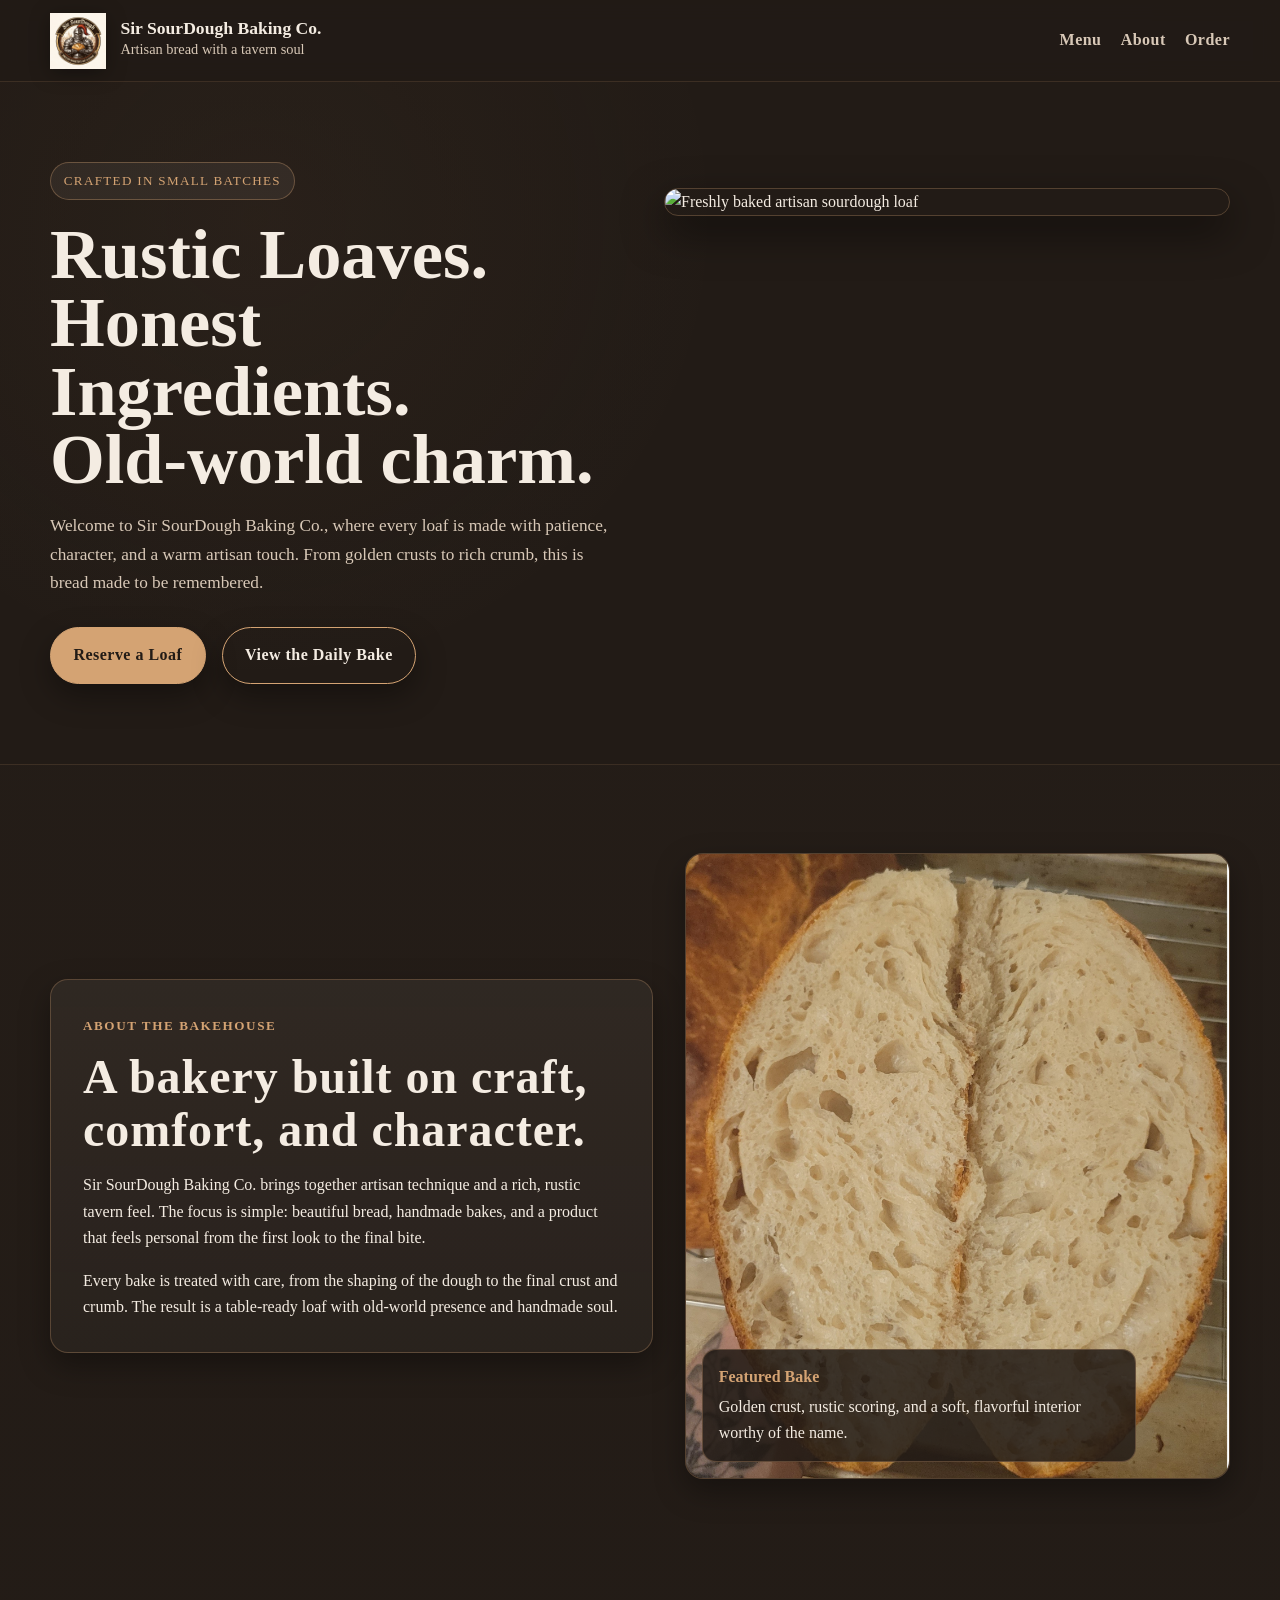
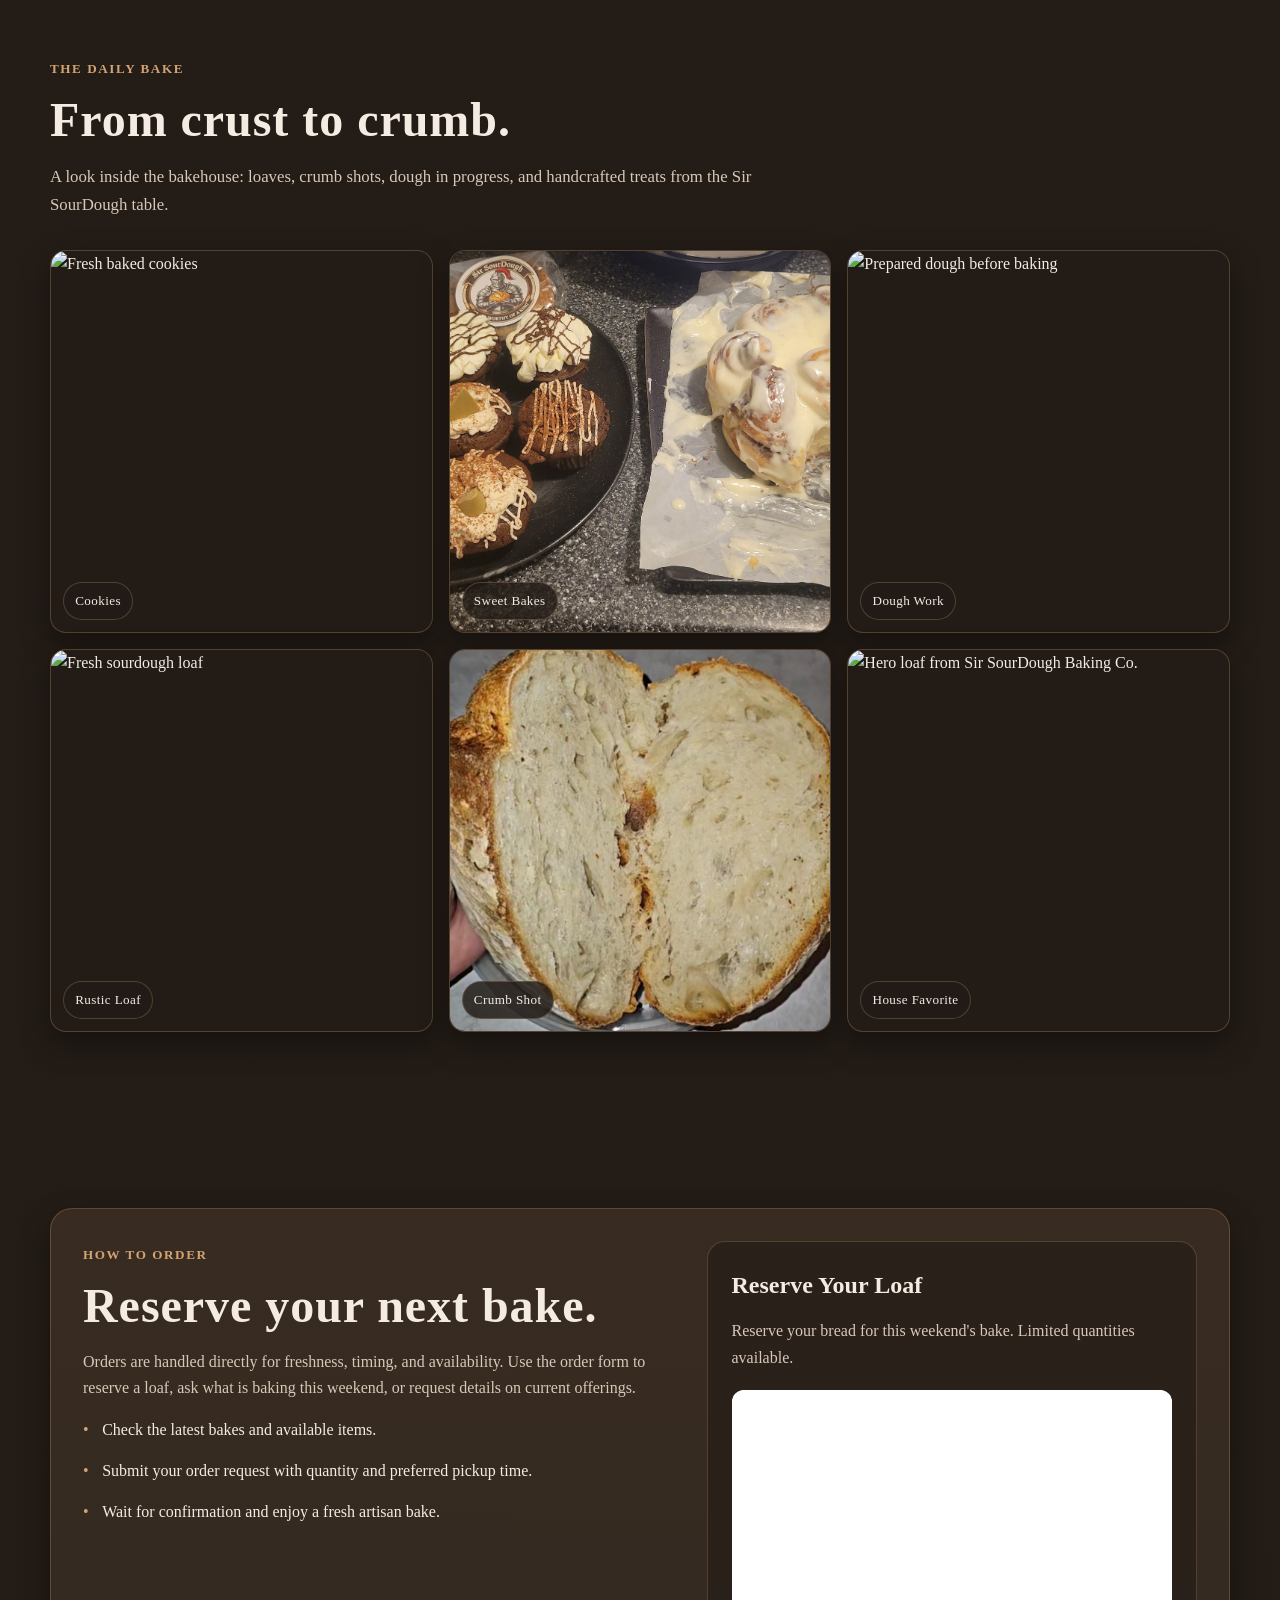
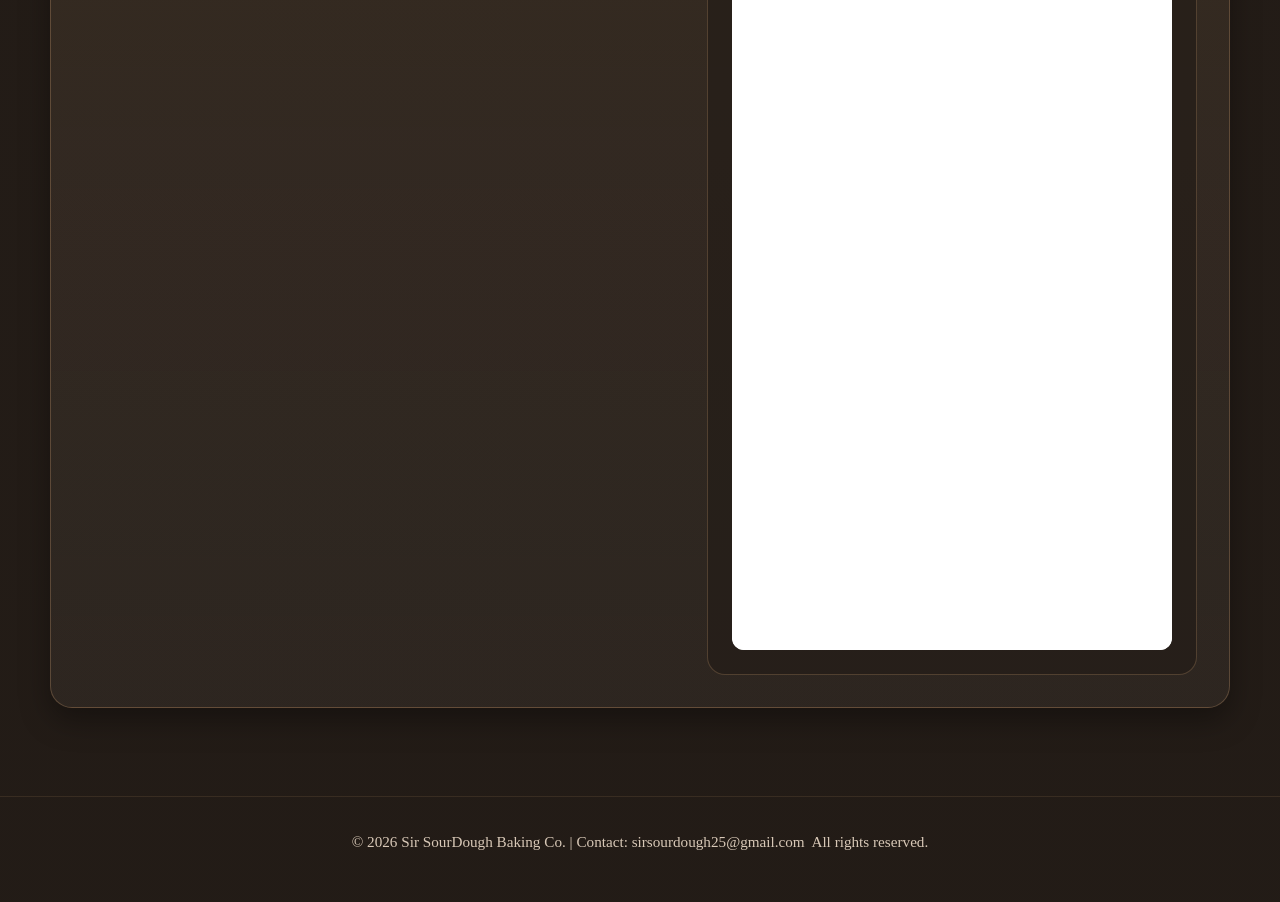
==== commit e9785fc7: "Update image sources and alt text in gallery" ====
--- a/index.html
+++ b/index.html
@@ -712,7 +712,7 @@
             <figcaption class="gallery-label">Cookies</figcaption>
           </figure>
           <figure class="gallery-item">
-            <img src="cookie-hero.jpg" alt="Signature cookie display" />
+            <img src="cupcakes.jpg" alt="Signature baked goods" />
             <figcaption class="gallery-label">Sweet Bakes</figcaption>
           </figure>
           <figure class="gallery-item">
@@ -724,7 +724,7 @@
             <figcaption class="gallery-label">Rustic Loaf</figcaption>
           </figure>
           <figure class="gallery-item">
-            <img src="loaf-crumb.jpg" alt="Crumb shot of sourdough loaf interior" />
+            <img src="crumbShot.jpg" alt="Crumb shot of sourdough loaf interior" />
             <figcaption class="gallery-label">Crumb Shot</figcaption>
           </figure>
           <figure class="gallery-item">
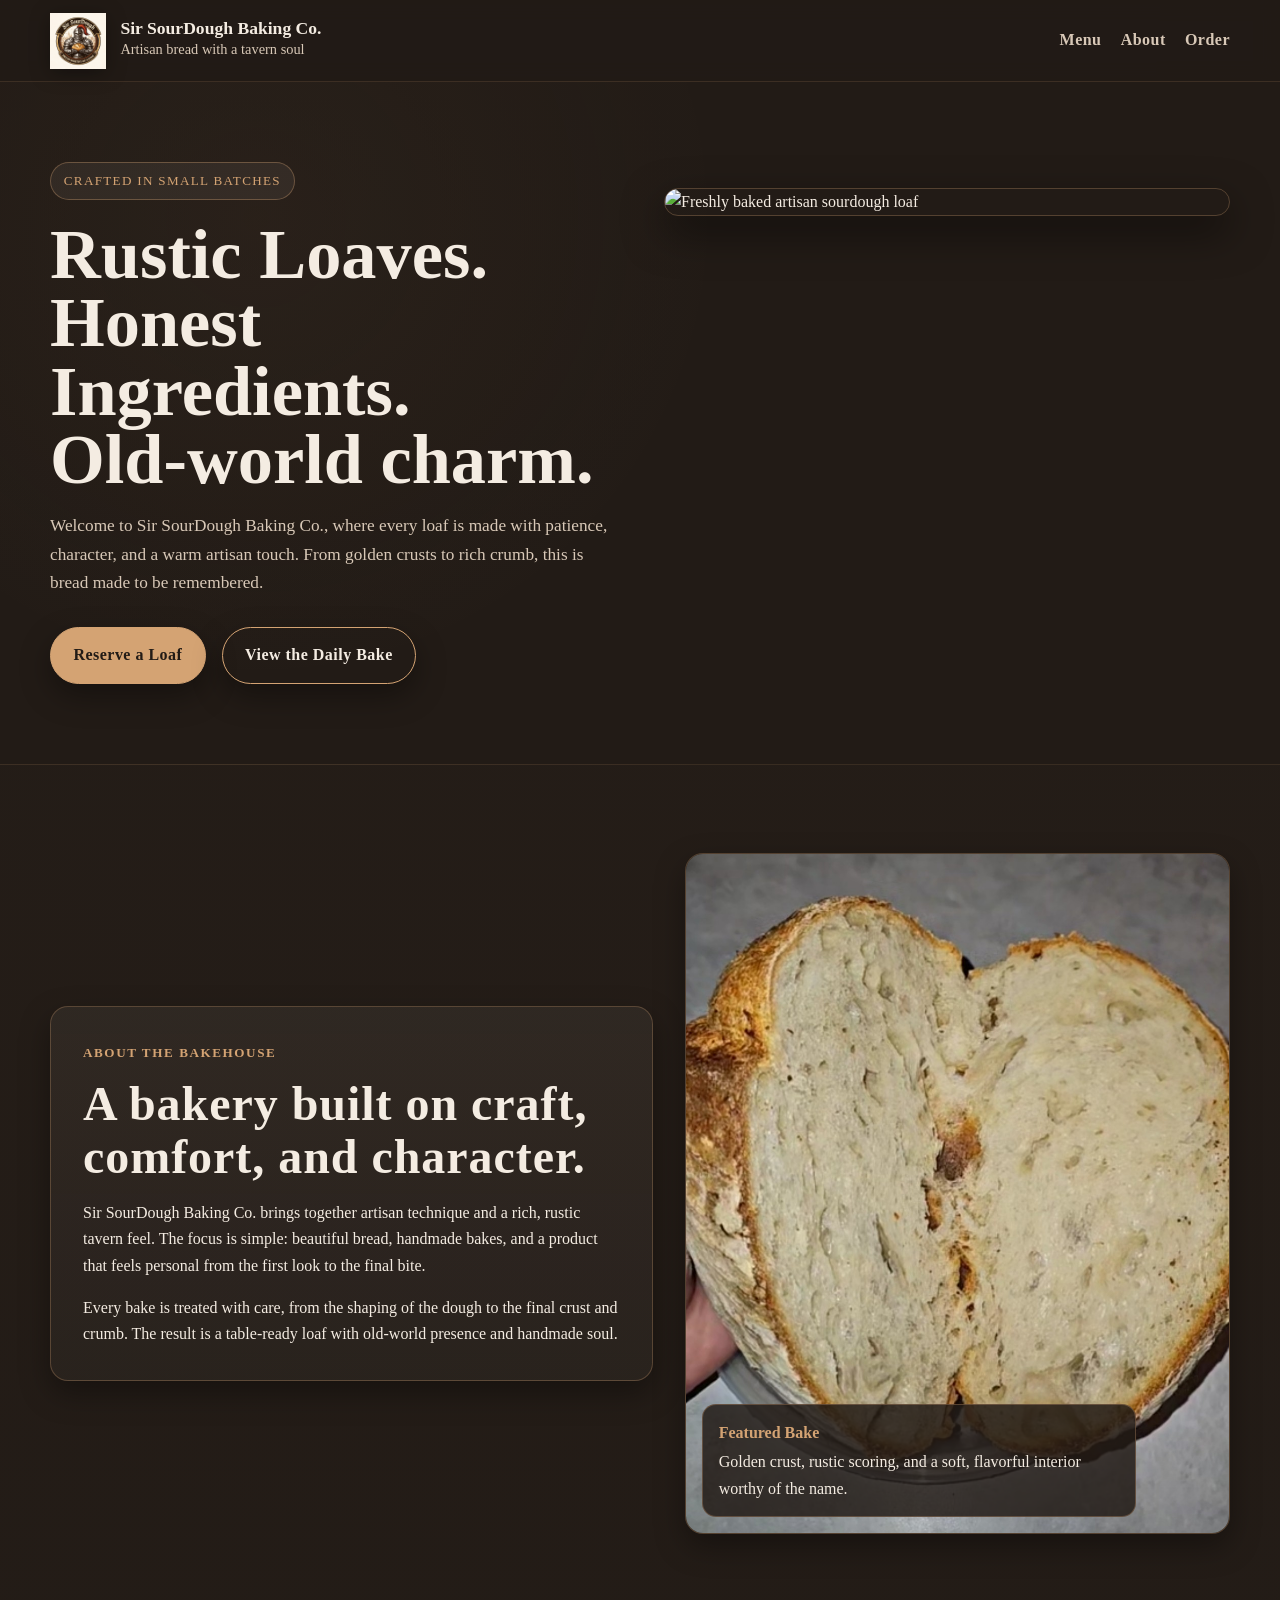
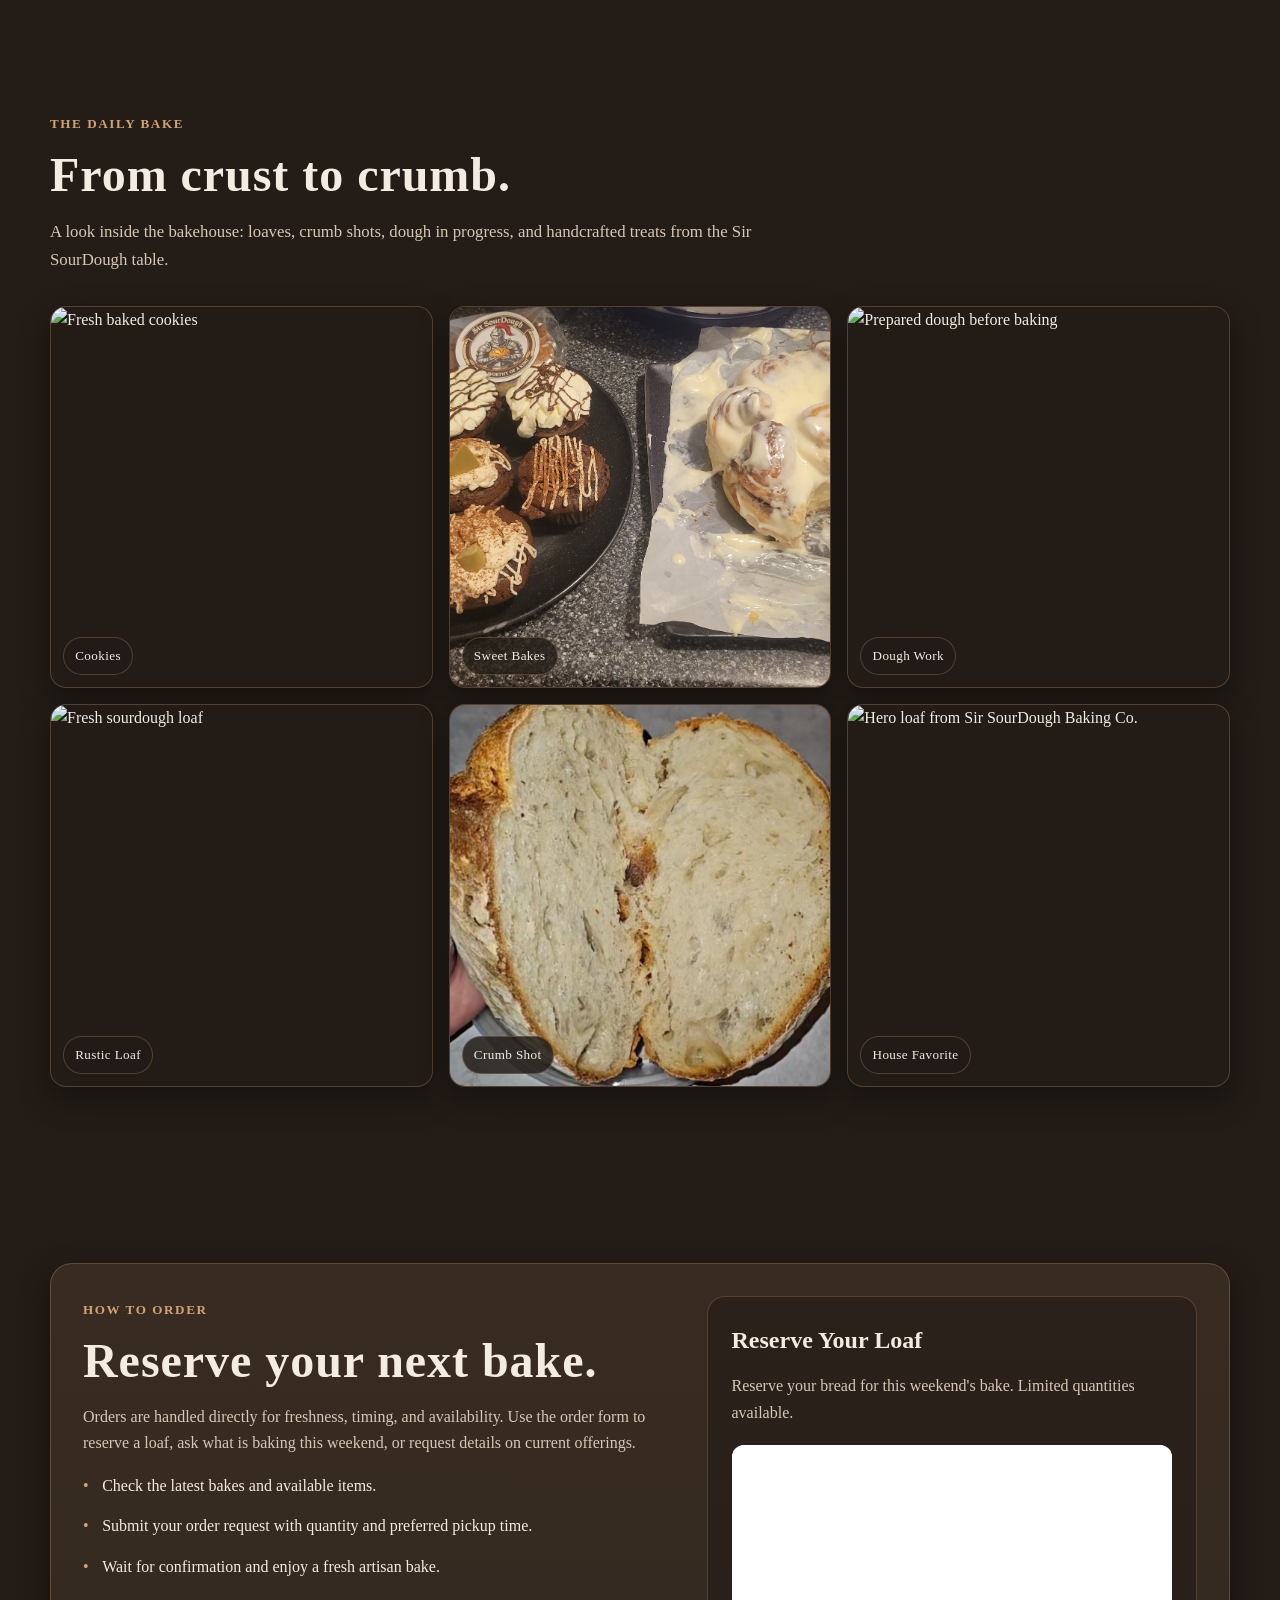
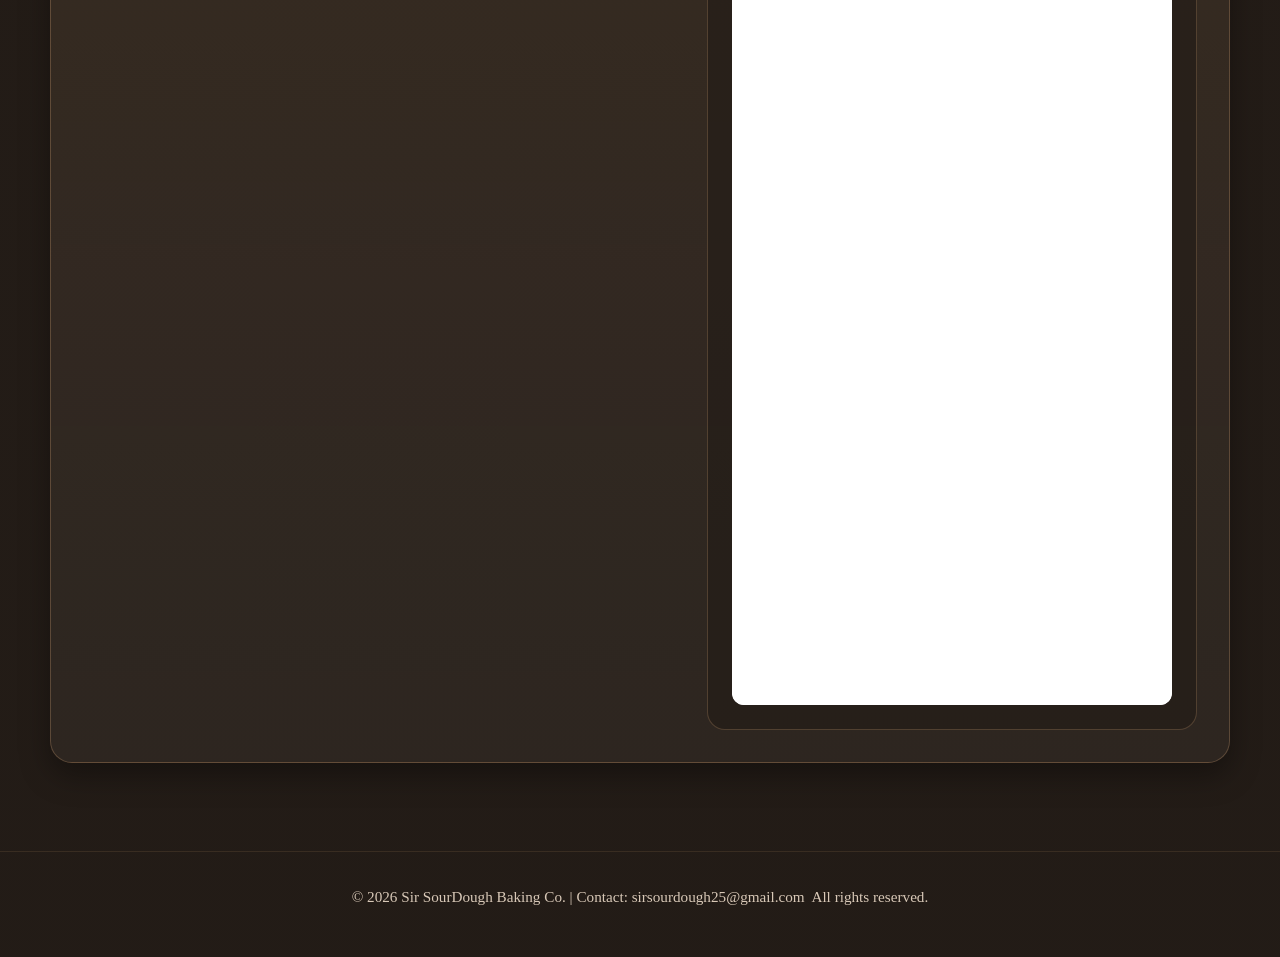
==== commit 9c8526f5: "Update image source in about section" ====
--- a/index.html
+++ b/index.html
@@ -681,8 +681,8 @@
             </p>
           </div>
           <div class="feature-image-wrap">
-            <!-- ABOUT SECTION IMAGE — swap "loaf-crumb.jpg" to change this photo -->
-            <img src="loaf-crumb.jpg" alt="Fresh artisan sourdough loaf" />
+            <!-- ABOUT SECTION IMAGE — swap "crumbShot.jpg" to change this photo -->
+            <img src="crumbShot.jpg" alt="Fresh artisan sourdough loaf" />
             <div class="feature-plaque">
               <strong>Featured Bake</strong>
               Golden crust, rustic scoring, and a soft, flavorful interior worthy of the name.
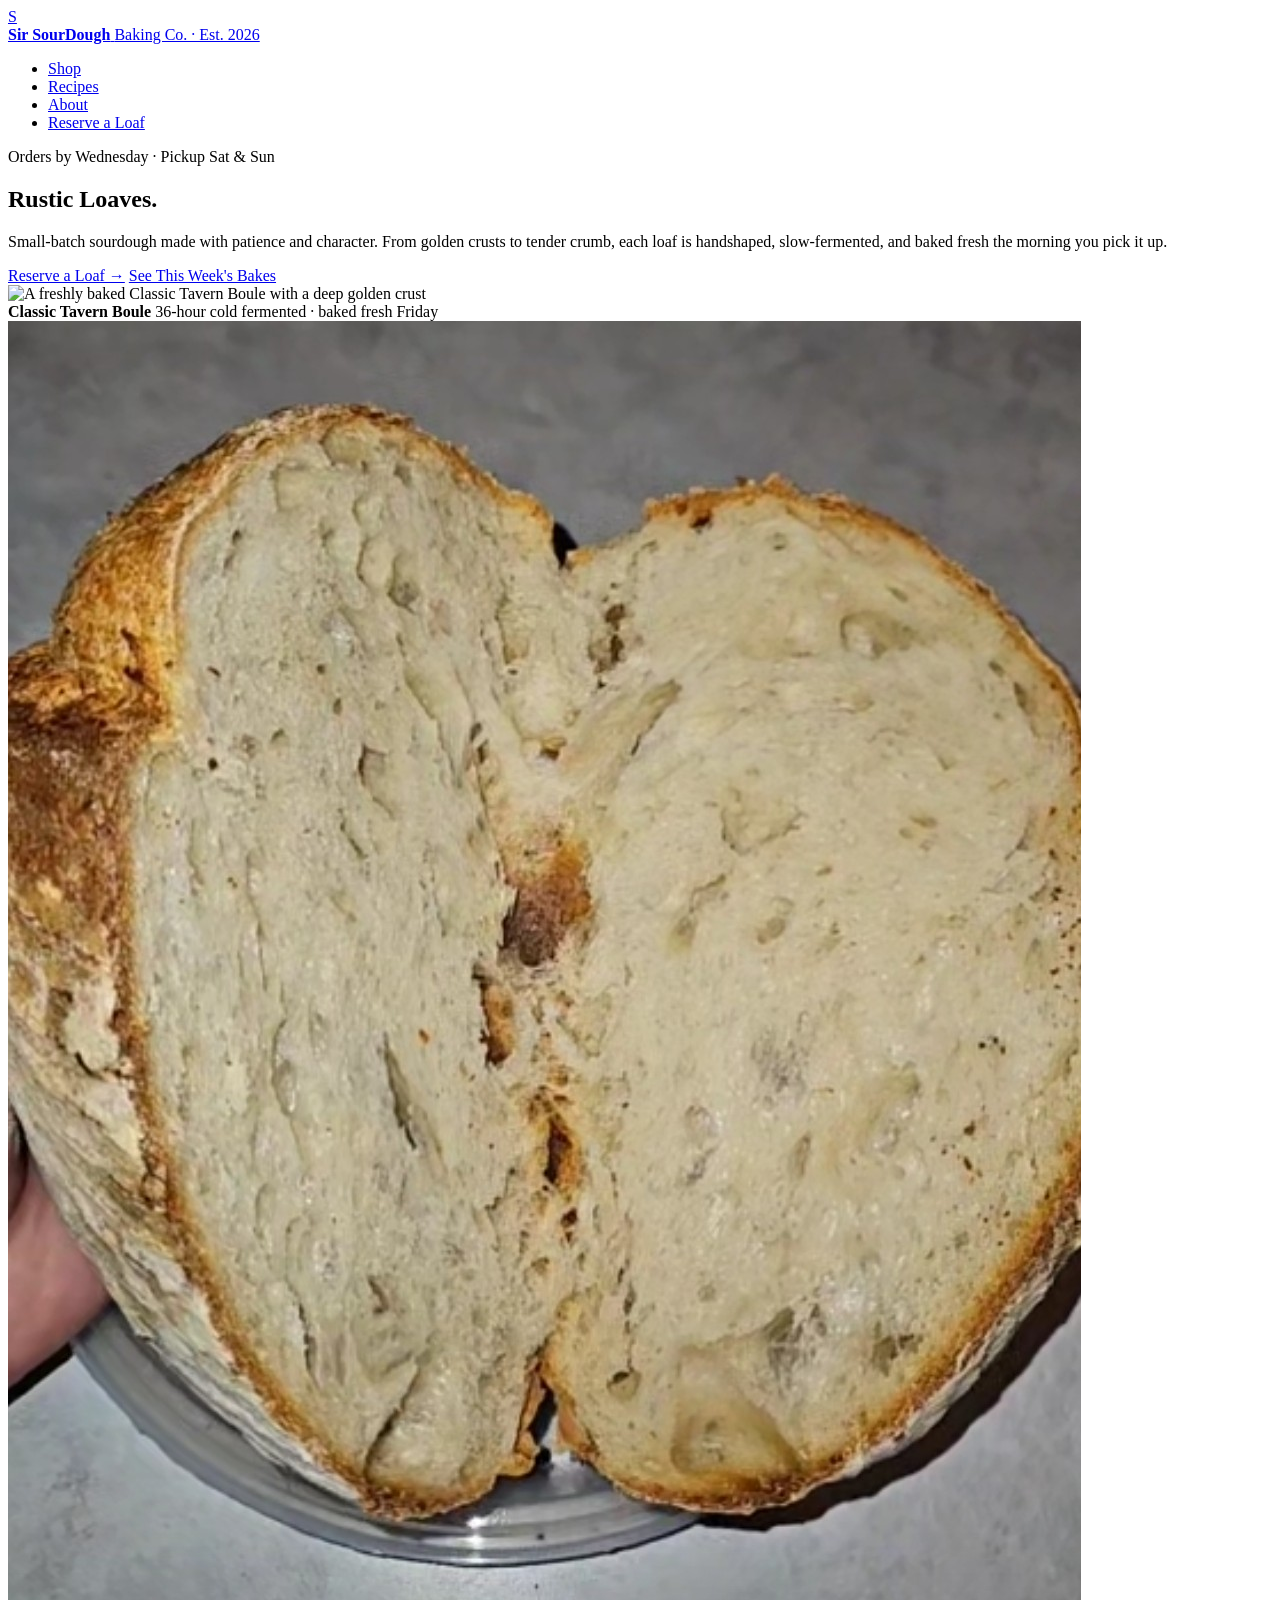
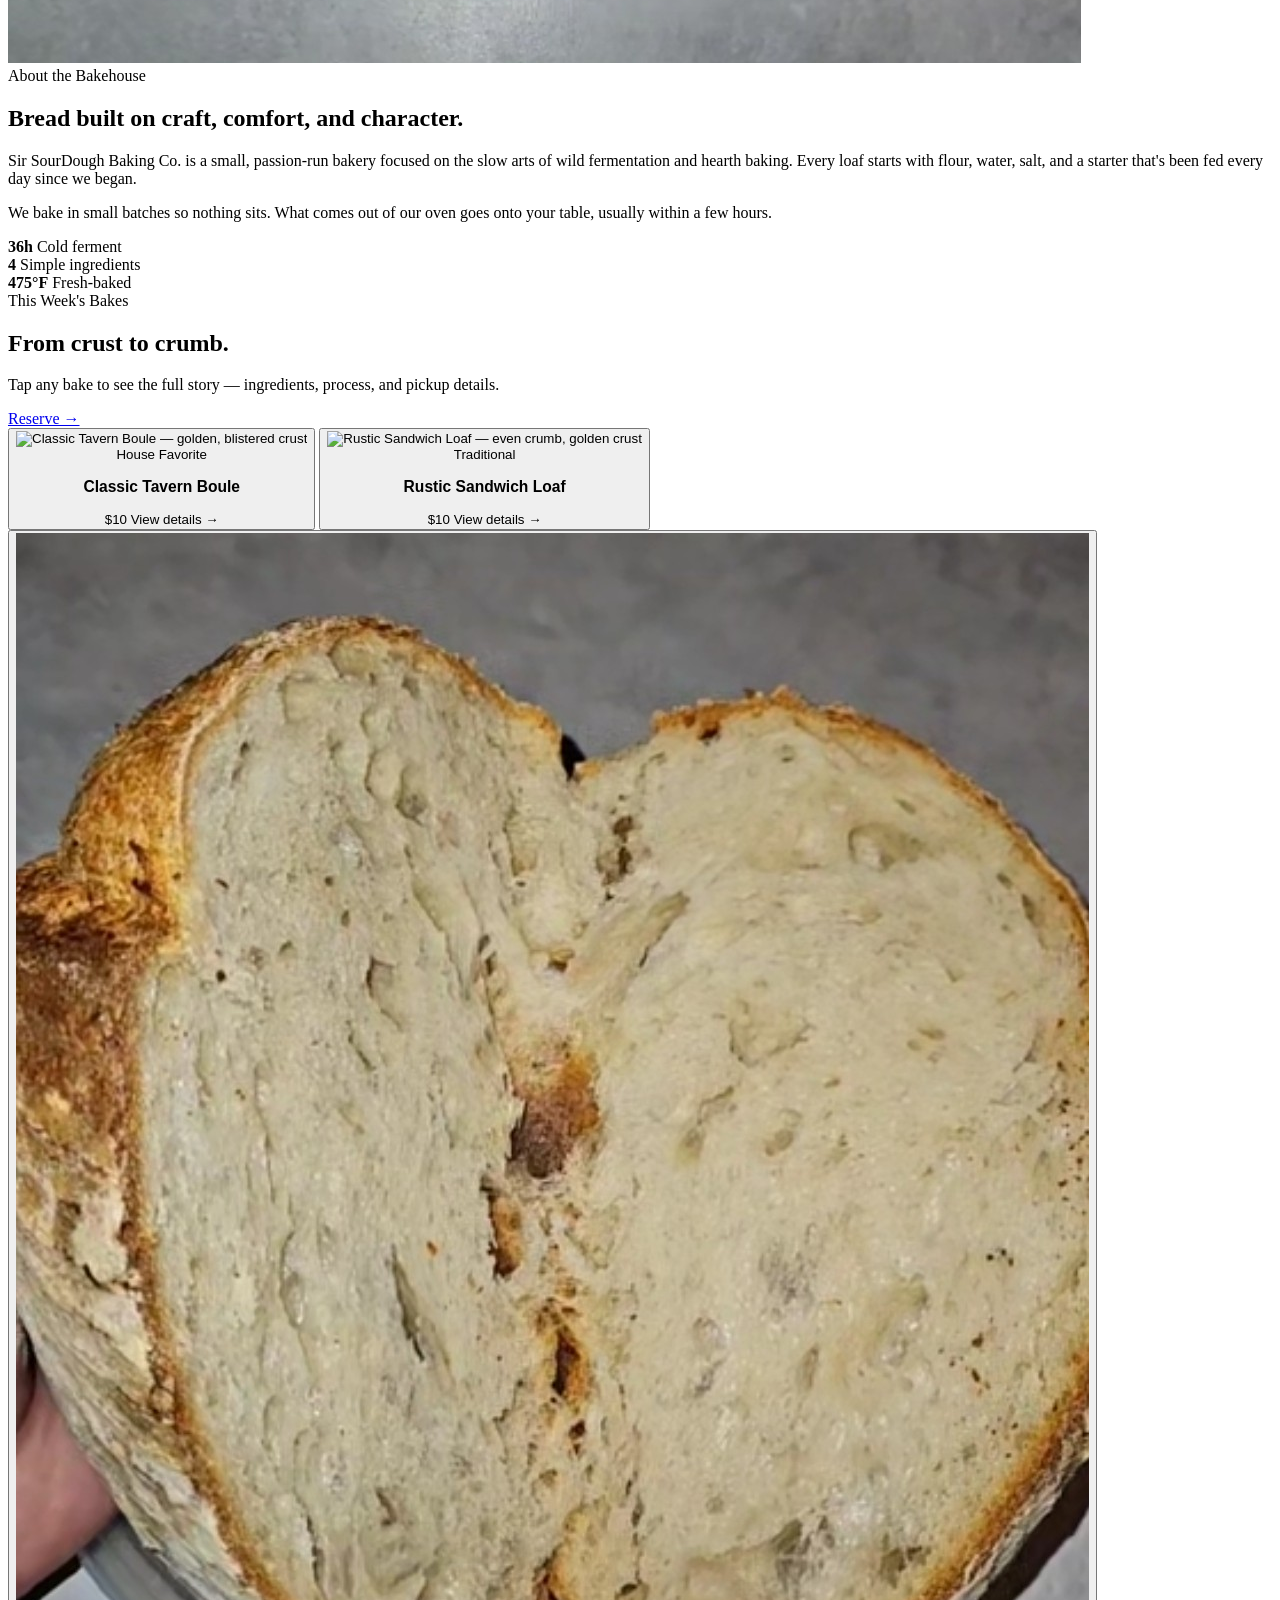
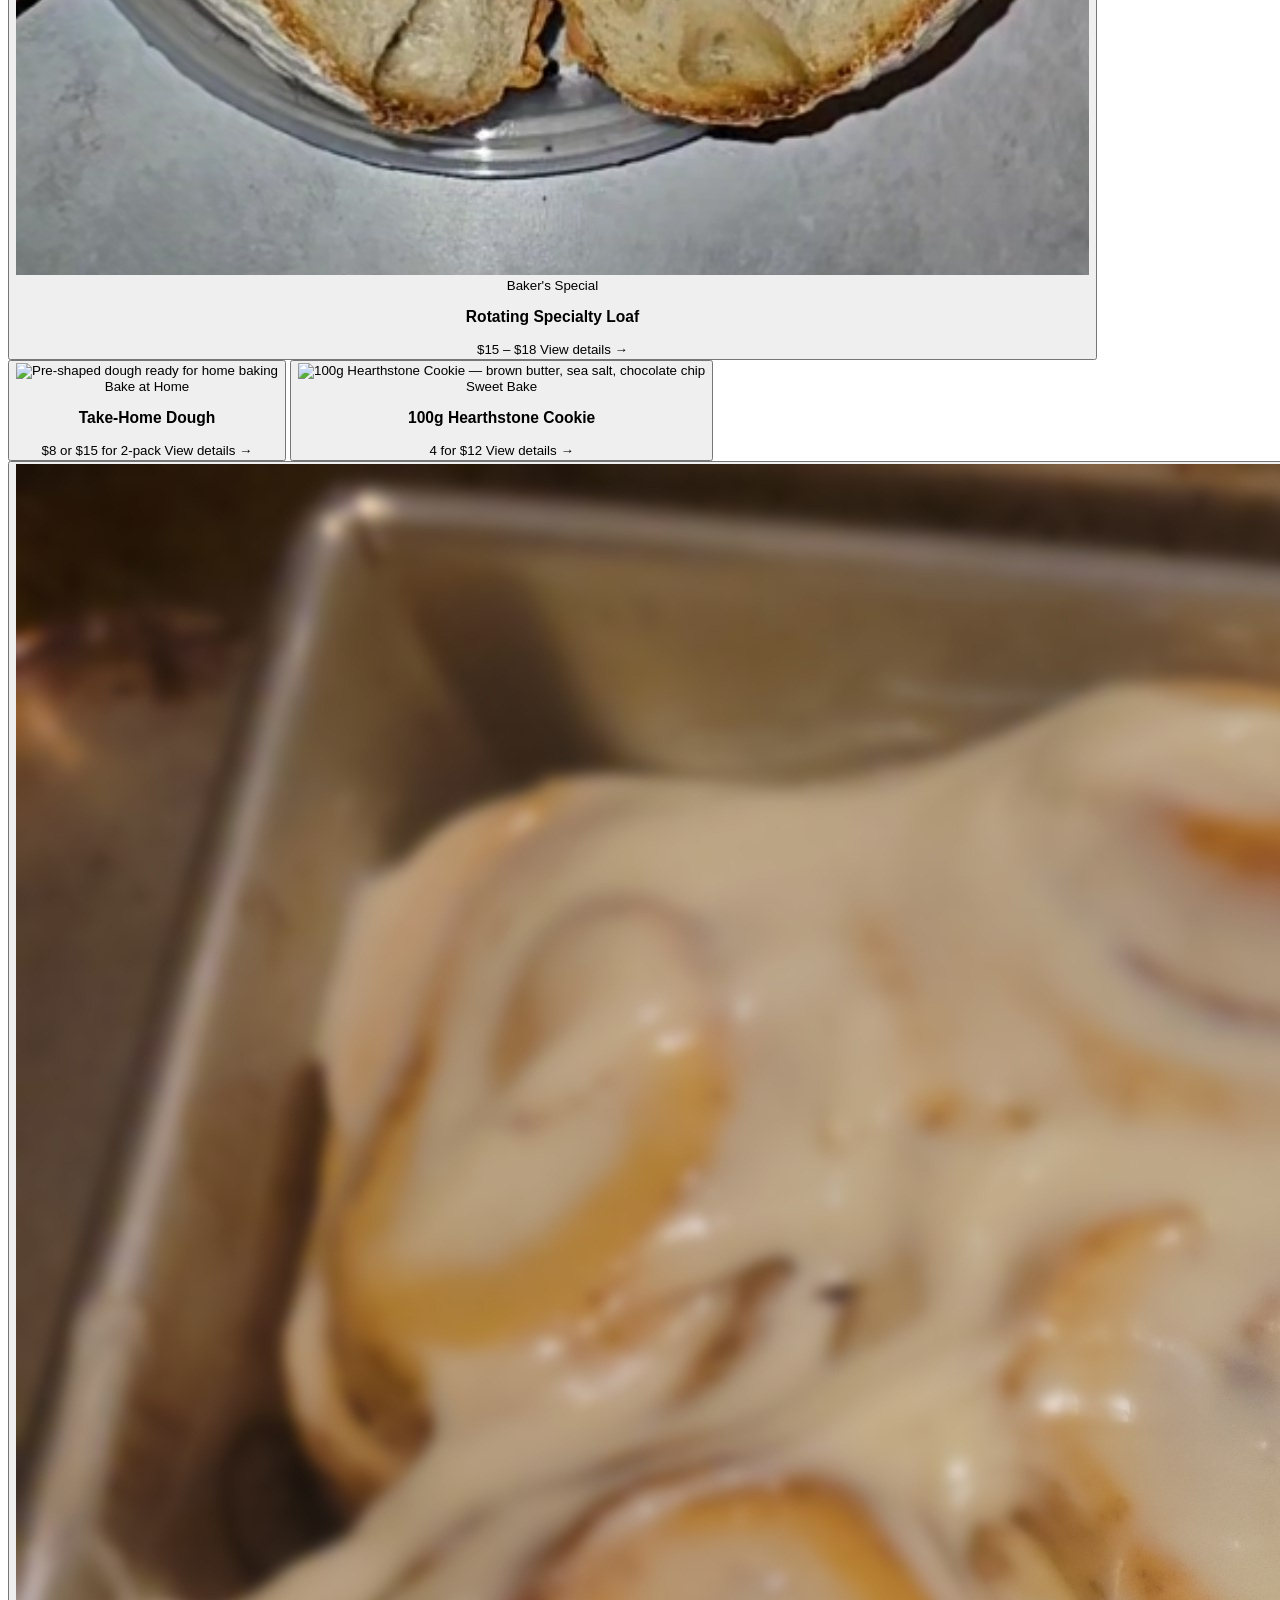
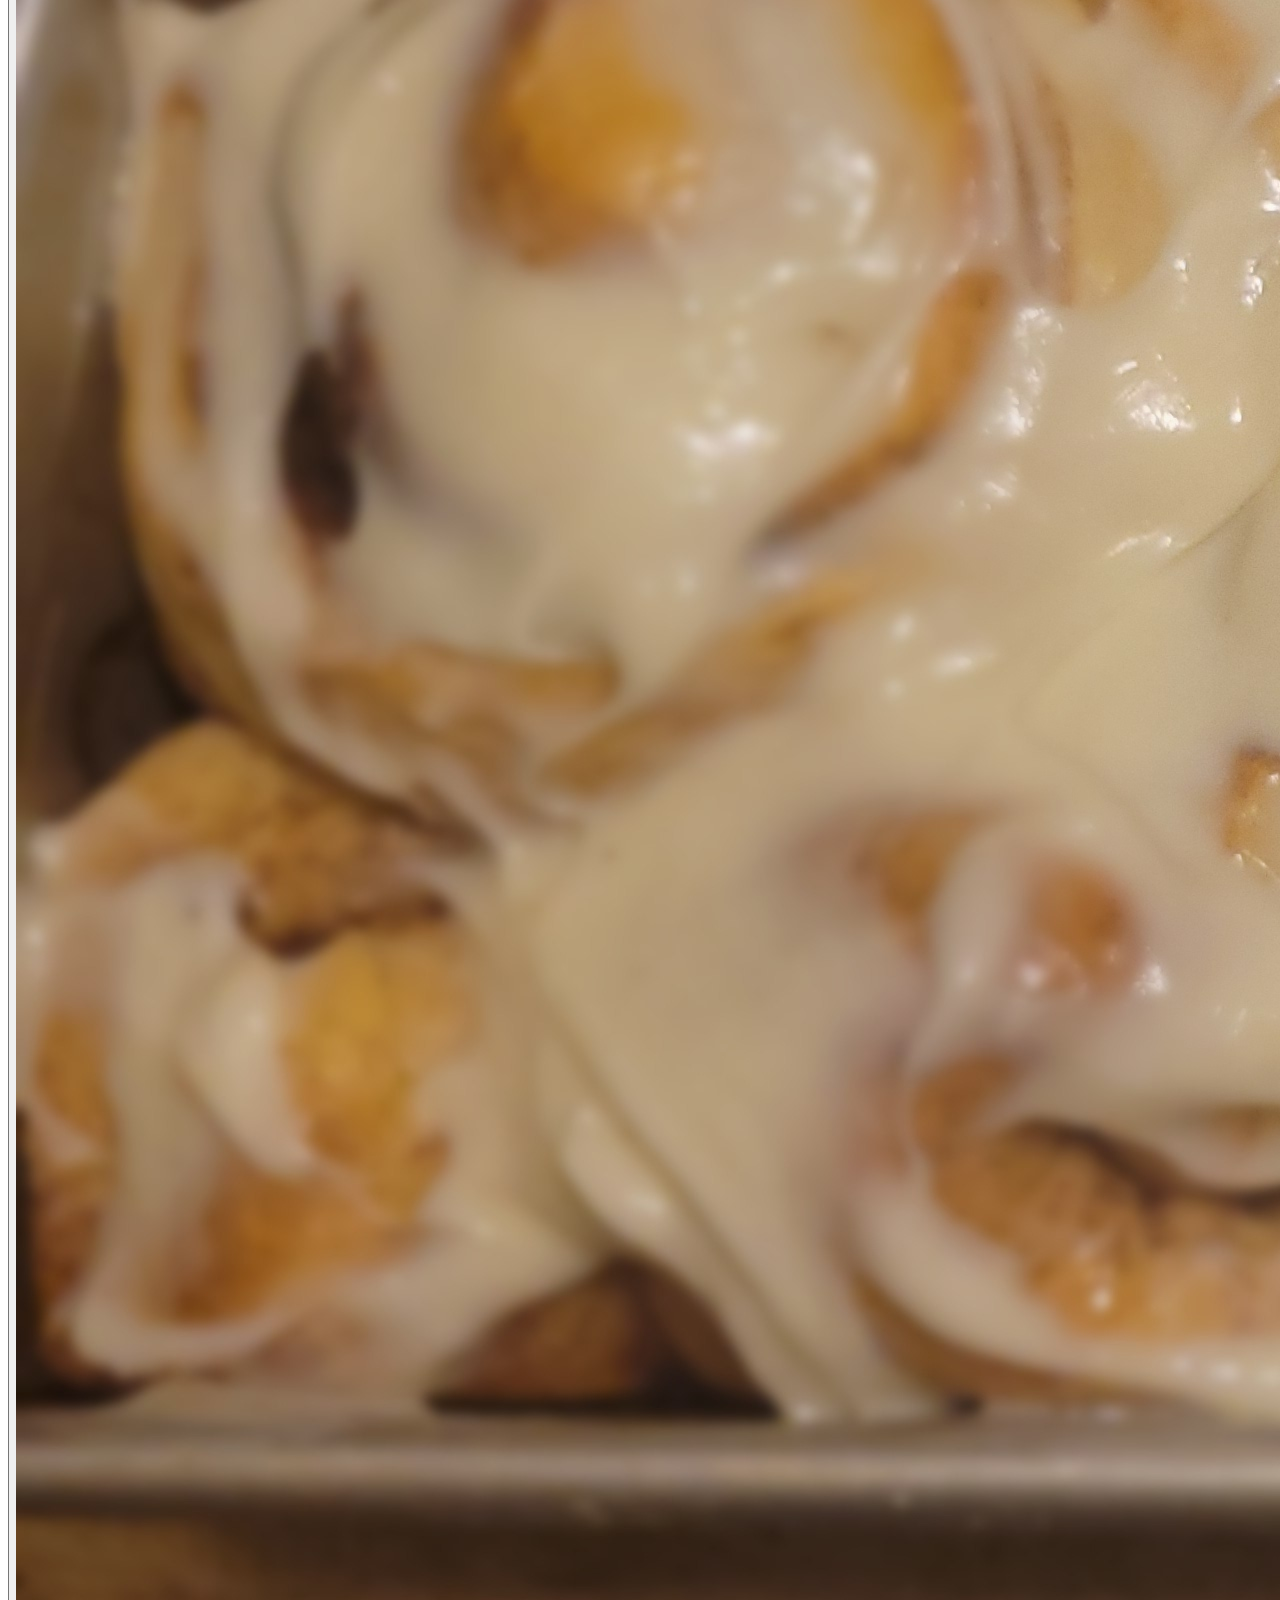
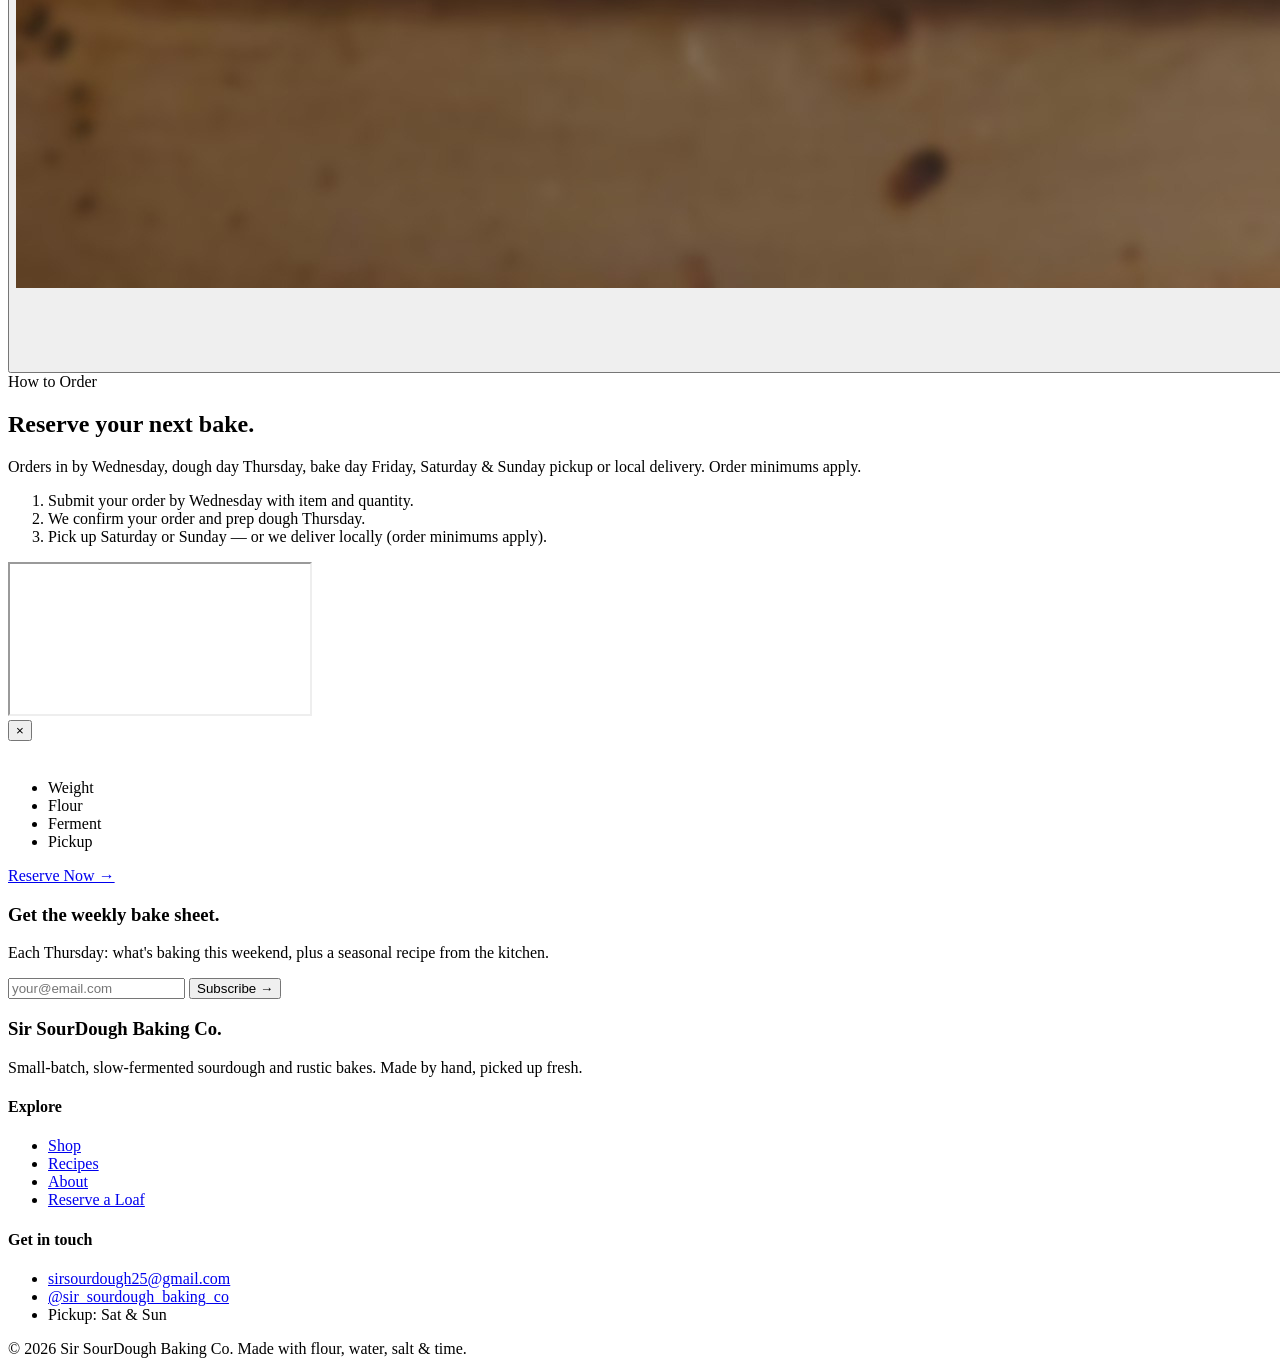
==== commit 96299b2c: "Update index.html finally added a recipe page, a button to subscribe, expanded the baked goods secti" ====
--- a/index.html
+++ b/index.html
@@ -3,784 +3,498 @@
 <head>
   <meta charset="UTF-8" />
   <meta name="viewport" content="width=device-width, initial-scale=1.0" />
-  <title>Sir SourDough Baking Co.</title>
-  <meta
-    name="description"
-    content="Sir SourDough Baking Co. — artisan sourdough, rustic bakes, and handcrafted treats with a warm medieval tavern spirit."
-  />
-  <style>
-    :root {
-      --bg: #2d241e;
-      --bg-deep: #221b16;
-      --panel: rgba(244, 236, 226, 0.06);
-      --panel-strong: rgba(244, 236, 226, 0.1);
-      --text: #f4ece2;
-      --muted: #d8c8b7;
-      --accent: #d4a373;
-      --accent-dark: #b8814f;
-      --border: rgba(212, 163, 115, 0.28);
-      --shadow: 0 12px 30px rgba(0, 0, 0, 0.35);
-      --radius: 18px;
-      --max-width: 1180px;
-      --header-height: 82px;
-    }
-
-    * {
-      box-sizing: border-box;
-      margin: 0;
-      padding: 0;
-    }
-
-    html {
-      scroll-behavior: smooth;
-    }
-
-    body {
-      background:
-        linear-gradient(rgba(34, 27, 22, 0.88), rgba(34, 27, 22, 0.94)),
-        radial-gradient(circle at top, rgba(212, 163, 115, 0.08), transparent 38%),
-        var(--bg);
-      color: var(--text);
-      font-family: Georgia, "Times New Roman", serif;
-      line-height: 1.65;
-    }
-
-    img {
-      display: block;
-      max-width: 100%;
-    }
-
-    a {
-      color: inherit;
-      text-decoration: none;
-    }
-
-    .container {
-      width: min(var(--max-width), calc(100% - 2rem));
-      margin: 0 auto;
-    }
-
-    .section {
-      padding: 5.5rem 0;
-    }
-
-    .section-title {
-      font-size: clamp(2rem, 4vw, 3rem);
-      line-height: 1.1;
-      letter-spacing: 0.02em;
-      margin-bottom: 1rem;
-      color: var(--text);
-    }
-
-    .section-kicker {
-      display: inline-block;
-      margin-bottom: 0.9rem;
-      color: var(--accent);
-      text-transform: uppercase;
-      letter-spacing: 0.12em;
-      font-size: 0.82rem;
-      font-weight: bold;
-    }
-
-    .section-copy {
-      max-width: 720px;
-      color: var(--muted);
-      font-size: 1.05rem;
-    }
-
-    .btn {
-      display: inline-flex;
-      align-items: center;
-      justify-content: center;
-      gap: 0.55rem;
-      min-height: 50px;
-      padding: 0.9rem 1.4rem;
-      border-radius: 999px;
-      border: 1px solid var(--accent);
-      background: var(--accent);
-      color: var(--bg-deep);
-      font-weight: 700;
-      letter-spacing: 0.03em;
-      transition: transform 0.2s ease, background 0.2s ease, border-color 0.2s ease;
-      box-shadow: var(--shadow);
-    }
-
-    .btn:hover {
-      transform: translateY(-2px);
-      background: #e0b183;
-      border-color: #e0b183;
-    }
-
-    .btn-secondary {
-      background: transparent;
-      color: var(--text);
-    }
-
-    .btn-secondary:hover {
-      background: rgba(212, 163, 115, 0.14);
-    }
-
-    /* ── Header ── */
-    .site-header {
-      position: sticky;
-      top: 0;
-      z-index: 1000;
-      height: var(--header-height);
-      backdrop-filter: blur(10px);
-      background: rgba(34, 27, 22, 0.88);
-      border-bottom: 1px solid rgba(212, 163, 115, 0.15);
-    }
-
-    .site-header .container {
-      height: 100%;
-    }
-
-    .header-inner {
-      height: 100%;
-      display: flex;
-      align-items: center;
-      justify-content: space-between;
-      gap: 1.25rem;
-    }
-
-    .brand {
-      display: flex;
-      align-items: center;
-      gap: 0.9rem;
-      min-width: 0;
-    }
-
-    .brand img {
-      width: 56px;
-      height: 56px;
-      object-fit: contain;
-      filter: drop-shadow(0 4px 10px rgba(0, 0, 0, 0.35));
-    }
-
-    .brand-text {
-      min-width: 0;
-    }
-
-    .brand-text strong {
-      display: block;
-      font-size: 1.1rem;
-      line-height: 1.1;
-      color: var(--text);
-    }
-
-    .brand-text span {
-      display: block;
-      color: var(--muted);
-      font-size: 0.9rem;
-    }
-
-    .site-nav ul {
-      list-style: none;
-      display: flex;
-      align-items: center;
-      gap: 1.2rem;
-      flex-wrap: wrap;
-    }
-
-    .site-nav a {
-      color: var(--muted);
-      font-weight: 700;
-      letter-spacing: 0.03em;
-      transition: color 0.2s ease;
-    }
-
-    .site-nav a:hover {
-      color: var(--accent);
-    }
-
-    /* ── Hero ── */
-    .hero {
-      position: relative;
-      border-bottom: 1px solid rgba(212, 163, 115, 0.12);
-      /* The hero background is a decorative ambient layer only — the main image is in the HTML */
-      background:
-        radial-gradient(circle at 20% 20%, rgba(212, 163, 115, 0.07), transparent 40%),
-        var(--bg-deep);
-      overflow: hidden;
-    }
-
-    .hero::before {
-      content: "";
-      position: absolute;
-      inset: 0;
-      background: linear-gradient(to bottom, rgba(34, 27, 22, 0.5), rgba(34, 27, 22, 0.15));
-      pointer-events: none;
-      z-index: 0;
-    }
-
-    .hero > .container {
-      position: relative;
-      z-index: 1;
-    }
-
-    /* ── Hero layout: mobile-first stacked, side-by-side on tablet+ ── */
-    .hero-inner {
-      display: flex;
-      flex-direction: column;        /* mobile: stack text above image */
-      gap: 2.5rem;
-      padding: 4rem 0;
-    }
-
-    /* Tablet & desktop: text left, image right, side by side */
-    @media (min-width: 768px) {
-      .hero-inner {
-        flex-direction: row;
-        align-items: flex-start;     /* top-align so image can scroll with text */
-        padding: 5rem 0;
-        gap: 3rem;
-      }
-    }
-
-    /* ── Hero: Text column ── */
-    .hero-text {
-      flex: 1;
-      min-width: 0;
-    }
-
-    .hero-badge {
-      display: inline-block;
-      padding: 0.45rem 0.8rem;
-      border: 1px solid rgba(212, 163, 115, 0.35);
-      border-radius: 999px;
-      background: rgba(244, 236, 226, 0.06);
-      color: var(--accent);
-      font-size: 0.82rem;
-      letter-spacing: 0.1em;
-      text-transform: uppercase;
-      margin-bottom: 1.25rem;
-    }
-
-    /*
-      ============================================================
-      HERO HEADLINE — edit the text in the <h1> tag in the HTML.
-      Each <span> is a separate visual line you can change freely.
-      ============================================================
-    */
-    .hero-text h1 {
-      font-size: clamp(2.8rem, 5.5vw, 5.2rem);
-      line-height: 0.97;
-      margin-bottom: 1.2rem;
-      text-wrap: balance;
-    }
-
-    .hero-text p {
-      font-size: 1.08rem;
-      color: var(--muted);
-      max-width: 560px;
-      margin-bottom: 1.8rem;
-    }
-
-    .hero-actions {
-      display: flex;
-      gap: 1rem;
-      flex-wrap: wrap;
-    }
-
-    /* ── Hero: Image column ── */
-    .hero-image-col {
-      flex: 1;
-      min-width: 0;
-    }
-
-    /*
-      On tablet+, the image column sticks so the image scrolls alongside
-      the text rather than disappearing above it. The sticky offset accounts
-      for the fixed header height.
-    */
-    @media (min-width: 768px) {
-      .hero-image-col {
-        position: sticky;
-        top: calc(var(--header-height) + 1.5rem);
-        /* Stops sticking once the section ends — parent height handles that */
-        align-self: flex-start;
-      }
-    }
-
-    /*
-      ============================================================
-      HERO IMAGE — swap the src on the <img> tag inside
-      .hero-image-col to change this photo. No CSS needed.
-      ============================================================
-    */
-    .hero-image-col img {
-      width: 100%;
-      border-radius: var(--radius);
-      box-shadow: 0 16px 40px rgba(0, 0, 0, 0.5);
-      border: 1px solid var(--border);
-      object-fit: cover;
-      /* Cap height so it doesn't tower over the text column */
-      max-height: 680px;
-    }
-
-    /* ── About / Feature ── */
-    .about-grid {
-      display: grid;
-      grid-template-columns: 1.05fr 0.95fr;
-      gap: 2rem;
-      align-items: center;
-    }
-
-    .about-card {
-      background: linear-gradient(180deg, var(--panel), rgba(244, 236, 226, 0.03));
-      border: 1px solid var(--border);
-      border-radius: var(--radius);
-      padding: 2rem;
-      box-shadow: var(--shadow);
-    }
-
-    .about-card p + p {
-      margin-top: 1rem;
-    }
-
-    .feature-image-wrap {
-      position: relative;
-      border-radius: var(--radius);
-      overflow: hidden;
-      box-shadow: var(--shadow);
-      min-height: 480px;
-      border: 1px solid var(--border);
-      background: var(--bg-deep);
-    }
-
-    .feature-image-wrap img {
-      width: 100%;
-      height: 100%;
-      object-fit: cover;
-    }
-
-    .feature-plaque {
-      position: absolute;
-      left: 1rem;
-      bottom: 1rem;
-      background: rgba(34, 27, 22, 0.84);
-      border: 1px solid rgba(212, 163, 115, 0.3);
-      color: var(--text);
-      padding: 0.9rem 1rem;
-      border-radius: 14px;
-      max-width: 80%;
-    }
-
-    .feature-plaque strong {
-      display: block;
-      color: var(--accent);
-      margin-bottom: 0.2rem;
-    }
-
-    /* ── Gallery ── */
-    .gallery-header {
-      margin-bottom: 2rem;
-    }
-
-    .gallery-grid {
-      display: grid;
-      grid-template-columns: repeat(3, minmax(0, 1fr));
-      gap: 1rem;
-    }
-
-    .gallery-item {
-      position: relative;
-      overflow: hidden;
-      border-radius: 16px;
-      background: var(--bg-deep);
-      border: 1px solid var(--border);
-      box-shadow: var(--shadow);
-    }
-
-    .gallery-item img {
-      width: 100%;
-      aspect-ratio: 1 / 1;
-      object-fit: cover;
-      transition: transform 0.35s ease, opacity 0.35s ease;
-    }
-
-    .gallery-item:hover img {
-      transform: scale(1.04);
-      opacity: 0.92;
-    }
-
-    .gallery-label {
-      position: absolute;
-      left: 0.75rem;
-      bottom: 0.75rem;
-      background: rgba(34, 27, 22, 0.82);
-      color: var(--text);
-      border: 1px solid rgba(212, 163, 115, 0.28);
-      padding: 0.45rem 0.7rem;
-      border-radius: 999px;
-      font-size: 0.82rem;
-      letter-spacing: 0.03em;
-    }
-
-    /* ── Order section ── */
-    .order-panel {
-      display: grid;
-      grid-template-columns: 1.1fr 0.9fr;
-      gap: 1.5rem;
-      align-items: start;
-      background: linear-gradient(180deg, rgba(212, 163, 115, 0.12), rgba(244, 236, 226, 0.05));
-      border: 1px solid var(--border);
-      border-radius: 22px;
-      padding: 2rem;
-      box-shadow: var(--shadow);
-    }
-
-    .order-copy p {
-      color: var(--muted);
-      margin-bottom: 1rem;
-    }
-
-    .order-list {
-      list-style: none;
-      display: grid;
-      gap: 0.9rem;
-      margin-top: 1rem;
-    }
-
-    .order-list li {
-      padding-left: 1.2rem;
-      position: relative;
-      color: var(--text);
-    }
-
-    .order-list li::before {
-      content: "•";
-      position: absolute;
-      left: 0;
-      color: var(--accent);
-    }
-
-    .cta-card {
-      background: rgba(34, 27, 22, 0.6);
-      border: 1px solid rgba(212, 163, 115, 0.25);
-      border-radius: 18px;
-      padding: 1.5rem;
-      display: flex;
-      flex-direction: column;
-    }
-
-    .cta-card h3 {
-      font-size: 1.5rem;
-      margin-bottom: 0.8rem;
-      color: var(--text);
-    }
-
-    .cta-card p {
-      color: var(--muted);
-      margin-bottom: 1.2rem;
-    }
-
-    .form-embed-wrapper {
-      width: 100%;
-      position: relative;
-      border-radius: 12px;
-      overflow: hidden;
-      background: white;
-    }
-
-    .form-embed {
-      display: block;
-      width: 100%;
-      height: 860px;
-      border: 0;
-      border-radius: 12px;
-      background: white;
-    }
-
-    /* ── Footer ── */
-    .site-footer {
-      border-top: 1px solid rgba(212, 163, 115, 0.12);
-      padding: 2rem 0 3rem;
-      color: var(--muted);
-      text-align: center;
-      font-size: 0.95rem;
-    }
-
-    /* ── Responsive ── */
-
-    /* Tablet */
-    @media (max-width: 920px) {
-      .about-grid,
-      .order-panel {
-        grid-template-columns: 1fr;
-      }
-
-      .feature-image-wrap {
-        min-height: 360px;
-      }
-
-      .gallery-grid {
-        grid-template-columns: repeat(2, minmax(0, 1fr));
-      }
-
-      .form-embed {
-        height: 960px;
-      }
-    }
-
-    /* Mobile */
-    @media (max-width: 700px) {
-      :root {
-        --header-height: auto;
-      }
-
-      .site-header {
-        position: sticky;
-        height: auto;
-      }
-
-      .header-inner {
-        padding: 0.9rem 0;
-        align-items: flex-start;
-        flex-direction: column;
-      }
-
-      .site-nav ul {
-        gap: 0.9rem;
-      }
-
-      .gallery-grid {
-        grid-template-columns: 1fr;
-      }
-
-      .section {
-        padding: 4.5rem 0;
-      }
-
-      .cta-card {
-        padding: 1rem;
-      }
-
-      .form-embed {
-        height: 1400px;
-      }
-    }
-
-    /* Extra small phones */
-    @media (max-width: 400px) {
-      .form-embed {
-        height: 1550px;
-      }
-    }
-  </style>
+  <title>Sir SourDough Baking Co. — Rustic Loaves &amp; Artisan Bakes</title>
+  <meta name="description" content="Sir SourDough Baking Co. — Est. 2026. Small-batch sourdough, rustic loaves, and handcrafted treats. Orders by Wednesday, pickup Saturday &amp; Sunday." />
+
+  <link rel="preconnect" href="https://fonts.googleapis.com" />
+  <link rel="preconnect" href="https://fonts.gstatic.com" crossorigin />
+  <link href="https://fonts.googleapis.com/css2?family=Fraunces:ital,opsz,wght@0,9..144,300..600;1,9..144,300..500&family=Inter+Tight:wght@400;500;600;700&display=swap" rel="stylesheet" />
+
+  <link rel="stylesheet" href="styles.css" />
 </head>
 <body>
 
+  <!-- ═══════════════════ SITE HEADER ═══════════════════ -->
   <header class="site-header">
     <div class="container">
       <div class="header-inner">
-        <a class="brand" href="#top" aria-label="Sir SourDough Baking Co. home">
-          <!-- BRAND LOGO — swap logo.png to change the header logo -->
-          <img src="logo.png" alt="Sir SourDough Baking Co. logo" />
+        <a class="brand" href="index.html" aria-label="Sir SourDough Baking Co. home">
+          <span class="brand-mark" aria-hidden="true">S</span>
           <div class="brand-text">
-            <strong>Sir SourDough Baking Co.</strong>
-            <span>Artisan bread with a tavern soul</span>
+            <strong>Sir SourDough</strong>
+            <span>Baking Co. · Est. 2026</span>
           </div>
         </a>
-        <nav class="site-nav" aria-label="Primary navigation">
+        <nav class="site-nav" aria-label="Primary">
           <ul>
-            <li><a href="#menu">Menu</a></li>
+            <li><a href="#shop">Shop</a></li>
+            <li><a href="recipes.html">Recipes</a></li>
             <li><a href="#about">About</a></li>
-            <li><a href="#order">Order</a></li>
+            <li class="nav-cta"><a href="#order" class="btn btn-sm">Reserve a Loaf</a></li>
           </ul>
         </nav>
       </div>
     </div>
   </header>
 
-  <main id="top">
-
-    <!-- ══════════════════════════════════════════════
-         HERO SECTION
-         Layout: mobile = stacked (text above, image below)
-                 tablet/desktop = side-by-side (text left, image right)
-         The image sticks alongside the text while text is visible.
-    ══════════════════════════════════════════════ -->
-    <section class="hero" aria-label="Hero section">
+  <main>
+
+    <!-- ═══════════════════ HERO ═══════════════════ -->
+    <section class="hero section">
       <div class="container">
-        <div class="hero-inner">
-
-          <!-- ── HERO TEXT (left column on tablet/desktop) ──
-               Edit the h1 spans and paragraph text below to change
-               the hero headline and subtext. -->
+        <div class="hero-grid">
           <div class="hero-text">
-            <div class="hero-badge">Crafted in small batches</div>
-
-            <!--
-              HERO HEADLINE — edit these lines to change what appears
-              in the big headline on the left.
-            -->
-            <h1>
-              Rustic Loaves.<br />
-              Honest Ingredients.<br />
-              Old&#8209;world charm.
-            </h1>
-
-            <!--
-              HERO SUBTEXT — edit this paragraph to change the
-              description beneath the headline.
-            -->
-            <p>
-              Welcome to Sir SourDough Baking Co., where every loaf is made with patience,
-              character, and a warm artisan touch. From golden crusts to rich crumb,
-              this is bread made to be remembered.
+            <span class="hero-badge">Orders by Wednesday · Pickup Sat &amp; Sun</span>
+            <h1>Rustic Loaves.</h1>
+            <p class="lead">
+              Small-batch sourdough made with patience and character. From golden
+              crusts to tender crumb, each loaf is handshaped, slow-fermented,
+              and baked fresh the morning you pick it up.
             </p>
-
             <div class="hero-actions">
-              <a class="btn" href="https://docs.google.com/forms/d/e/1FAIpQLSeejo-QmZGpUWxnTPTaz-8M8hdZO5ljDXGdMbcHkX9mxMDHSQ/viewform" target="_blank">
-                Reserve a Loaf
-              </a>
-              <a class="btn btn-secondary" href="#menu">View the Daily Bake</a>
-            </div>
-          </div>
-          <!-- end .hero-text -->
-
-          <!-- ── HERO IMAGE (right column on tablet/desktop) ──
-               Change the src attribute on the <img> below to swap
-               the hero photo. No CSS changes needed. -->
-          <div class="hero-image-col">
-            <!--
-              HERO IMAGE SOURCE — replace "background.jpg" with any
-              filename in your repo (e.g. "loaf-hero.jpg") to change
-              this photo without touching any CSS.
-            -->
-            <img
-              src="background.jpg"
-              alt="Freshly baked artisan sourdough loaf"
-            />
-          </div>
-          <!-- end .hero-image-col -->
-
-        </div>
-        <!-- end .hero-inner -->
+              <a href="#order" class="btn">Reserve a Loaf →</a>
+              <a href="#shop" class="btn btn-secondary">See This Week's Bakes</a>
+            </div>
+          </div>
+          <div class="hero-image">
+            <img src="hero-loaf.jpg" alt="A freshly baked Classic Tavern Boule with a deep golden crust" />
+            <div class="hero-caption">
+              <strong>Classic Tavern Boule</strong>
+              36-hour cold fermented · baked fresh Friday
+            </div>
+          </div>
+        </div>
       </div>
     </section>
 
-    <!-- ══════════════════════════════════════════════
-         ABOUT SECTION
-    ══════════════════════════════════════════════ -->
-    <section class="section" id="about">
+    <!-- ═══════════════════ ABOUT ═══════════════════ -->
+    <section id="about" class="section">
       <div class="container">
         <div class="about-grid">
-          <div class="about-card">
-            <span class="section-kicker">About the Bakehouse</span>
-            <h2 class="section-title">A bakery built on craft, comfort, and character.</h2>
+          <div class="about-image">
+            <img src="crumbShot.jpg" alt="Open, airy crumb structure of a sourdough loaf" />
+          </div>
+          <div class="about-text">
+            <span class="kicker">About the Bakehouse</span>
+            <h2>Bread built on craft, comfort, and character.</h2>
             <p>
-              Sir SourDough Baking Co. brings together artisan technique and a rich,
-              rustic tavern feel. The focus is simple: beautiful bread, handmade bakes,
-              and a product that feels personal from the first look to the final bite.
+              Sir SourDough Baking Co. is a small, passion-run bakery focused on
+              the slow arts of wild fermentation and hearth baking. Every loaf
+              starts with flour, water, salt, and a starter that's been fed every
+              day since we began.
             </p>
             <p>
-              Every bake is treated with care, from the shaping of the dough to the
-              final crust and crumb. The result is a table-ready loaf with old-world
-              presence and handmade soul.
+              We bake in small batches so nothing sits. What comes out of our
+              oven goes onto your table, usually within a few hours.
             </p>
-          </div>
-          <div class="feature-image-wrap">
-            <!-- ABOUT SECTION IMAGE — swap "crumbShot.jpg" to change this photo -->
-            <img src="crumbShot.jpg" alt="Fresh artisan sourdough loaf" />
-            <div class="feature-plaque">
-              <strong>Featured Bake</strong>
-              Golden crust, rustic scoring, and a soft, flavorful interior worthy of the name.
+            <div class="about-stats">
+              <div class="about-stat">
+                <strong>36h</strong>
+                <span>Cold ferment</span>
+              </div>
+              <div class="about-stat">
+                <strong>4</strong>
+                <span>Simple ingredients</span>
+              </div>
+              <div class="about-stat">
+                <strong>475°F</strong>
+                <span>Fresh-baked</span>
+              </div>
             </div>
           </div>
         </div>
       </div>
     </section>
 
-    <!-- ══════════════════════════════════════════════
-         MENU / GALLERY SECTION
-    ══════════════════════════════════════════════ -->
-    <section class="section" id="menu">
+    <!-- ═══════════════════ INTERACTIVE PRODUCT GALLERY ═══════════════════ -->
+    <section id="shop" class="section">
       <div class="container">
         <div class="gallery-header">
-          <span class="section-kicker">The Daily Bake</span>
-          <h2 class="section-title">From crust to crumb.</h2>
-          <p class="section-copy">
-            A look inside the bakehouse: loaves, crumb shots, dough in progress, and
-            handcrafted treats from the Sir SourDough table.
-          </p>
-        </div>
-        <div class="gallery-grid">
-          <!-- GALLERY IMAGES — swap each src to change gallery photos -->
-          <figure class="gallery-item">
-            <img src="cookie-gallery.jpg" alt="Fresh baked cookies" />
-            <figcaption class="gallery-label">Cookies</figcaption>
-          </figure>
-          <figure class="gallery-item">
-            <img src="cupcakes.jpg" alt="Signature baked goods" />
-            <figcaption class="gallery-label">Sweet Bakes</figcaption>
-          </figure>
-          <figure class="gallery-item">
-            <img src="gallery-dough.jpg" alt="Prepared dough before baking" />
-            <figcaption class="gallery-label">Dough Work</figcaption>
-          </figure>
-          <figure class="gallery-item">
-            <img src="gallery-loaf.jpg" alt="Fresh sourdough loaf" />
-            <figcaption class="gallery-label">Rustic Loaf</figcaption>
-          </figure>
-          <figure class="gallery-item">
-            <img src="crumbShot.jpg" alt="Crumb shot of sourdough loaf interior" />
-            <figcaption class="gallery-label">Crumb Shot</figcaption>
-          </figure>
-          <figure class="gallery-item">
-            <img src="hero-loaf.jpg" alt="Hero loaf from Sir SourDough Baking Co." />
-            <figcaption class="gallery-label">House Favorite</figcaption>
-          </figure>
+          <div class="gallery-intro">
+            <span class="kicker">This Week's Bakes</span>
+            <h2>From crust to crumb.</h2>
+            <p class="lead">
+              Tap any bake to see the full story — ingredients, process, and pickup details.
+            </p>
+          </div>
+          <a href="#order" class="btn btn-secondary btn-sm">Reserve →</a>
+        </div>
+
+        <div class="product-grid">
+          <button class="product-card" type="button"
+            data-product="classic-tavern-boule"
+            data-title="Classic Tavern Boule"
+            data-tag="House Favorite"
+            data-image="hero-loaf.jpg"
+            data-price="$10"
+            data-description="Our flagship loaf — a 36-hour cold-fermented sourdough with a blistered, caramelized crust and a tender, open interior. Made with a blend of bread flour and stoneground whole wheat for depth and character."
+            data-weight="800g"
+            data-flour="Bread flour + whole wheat"
+            data-ferment="36 hours"
+            data-pickup="Saturday &amp; Sunday">
+            <div class="product-card-image">
+              <img src="hero-loaf.jpg" alt="Classic Tavern Boule — golden, blistered crust" />
+            </div>
+            <div class="product-card-body">
+              <span class="product-card-tag">House Favorite</span>
+              <h3>Classic Tavern Boule</h3>
+              <div class="product-card-meta">
+                <span class="product-card-price">$10</span>
+                <span class="product-card-view">View details →</span>
+              </div>
+            </div>
+          </button>
+
+          <button class="product-card" type="button"
+            data-product="rustic-sandwich-loaf"
+            data-title="Rustic Sandwich Loaf"
+            data-tag="Traditional"
+            data-image="gallery-loaf.jpg"
+            data-price="$10"
+            data-description="A taller, pan-friendly sourdough with a soft, even crumb built for sandwiches. Slow bulk ferment for pronounced tang, a tight shaping for clean slices. Perfect for the everyday table."
+            data-weight="900g"
+            data-flour="Bread flour"
+            data-ferment="36 hours"
+            data-pickup="Saturday &amp; Sunday">
+            <div class="product-card-image">
+              <img src="gallery-loaf.jpg" alt="Rustic Sandwich Loaf — even crumb, golden crust" />
+            </div>
+            <div class="product-card-body">
+              <span class="product-card-tag">Traditional</span>
+              <h3>Rustic Sandwich Loaf</h3>
+              <div class="product-card-meta">
+                <span class="product-card-price">$10</span>
+                <span class="product-card-view">View details →</span>
+              </div>
+            </div>
+          </button>
+
+          <button class="product-card" type="button"
+            data-product="rotating-specialty-loaf"
+            data-title="Rotating Specialty Loaf"
+            data-tag="Baker's Special"
+            data-image="crumbShot.jpg"
+            data-price="$15 – $18"
+            data-description="Changes every weekend. Could be a high-hydration open crumb, an inclusions loaf with roasted garlic and rosemary, or a seeded crust rye. Follow us on Instagram for this week's drop. Limited quantity."
+            data-weight="Varies"
+            data-flour="Varies by bake"
+            data-ferment="36 hours"
+            data-pickup="Saturday only · limited qty">
+            <div class="product-card-image">
+              <img src="crumbShot.jpg" alt="Rotating Specialty Loaf — changes each weekend" />
+            </div>
+            <div class="product-card-body">
+              <span class="product-card-tag">Baker's Special</span>
+              <h3>Rotating Specialty Loaf</h3>
+              <div class="product-card-meta">
+                <span class="product-card-price">$15 – $18</span>
+                <span class="product-card-view">View details →</span>
+              </div>
+            </div>
+          </button>
+
+          <button class="product-card" type="button"
+            data-product="take-home-dough"
+            data-title="Take-Home Dough"
+            data-tag="Bake at Home"
+            data-image="gallery-dough.jpg"
+            data-price="$8 or $15 for 2-pack"
+            data-description="Pre-shaped, proofed dough ready for your oven. We do the fermentation work — you get the joy of pulling a fresh loaf from your own kitchen. Simple baking instructions included."
+            data-weight="950g raw est net weight varies based on hydration"
+            data-flour="Bread flour + whole wheat"
+            data-ferment="Proofed &amp; ready"
+            data-pickup="Saturday &amp; Sunday">
+            <div class="product-card-image">
+              <img src="gallery-dough.jpg" alt="Pre-shaped dough ready for home baking" />
+            </div>
+            <div class="product-card-body">
+              <span class="product-card-tag">Bake at Home</span>
+              <h3>Take-Home Dough</h3>
+              <div class="product-card-meta">
+                <span class="product-card-price">$8 or $15 for 2-pack</span>
+                <span class="product-card-view">View details →</span>
+              </div>
+            </div>
+          </button>
+
+          <button class="product-card" type="button"
+            data-product="hearthstone-cookie"
+            data-title="100g Hearthstone Cookie"
+            data-tag="Sweet Bake"
+            data-image="cookie-gallery.jpg"
+            data-price="4 for $12 · 6 for $16 · 10 for $25"
+            data-description="Brown butter, sea salt, and chocolate chip. Each cookie is 100g — a full, satisfying bake. Rested in the fridge overnight for deeper flavor and a chewier center."
+            data-weight="100g each"
+            data-flour="All-purpose"
+            data-ferment="Rested 24 hours"
+            data-pickup="Saturday &amp; Sunday while available">
+            <div class="product-card-image">
+              <img src="cookie-gallery.jpg" alt="100g Hearthstone Cookie — brown butter, sea salt, chocolate chip" />
+            </div>
+            <div class="product-card-body">
+              <span class="product-card-tag">Sweet Bake</span>
+              <h3>100g Hearthstone Cookie</h3>
+              <div class="product-card-meta">
+                <span class="product-card-price">4 for $12</span>
+                <span class="product-card-view">View details →</span>
+              </div>
+            </div>
+          </button>    
+
+          <button class="product-card" type="button"
+            data-product="giant-sourdough-cinnamon-rolls"
+            data-title="Giant Sourdough Cinnamon Rolls"
+            data-tag="Weekend Special"
+            data-image="20260404_201717.jpg"
+            data-price="2-pack $11 · 4-pack $20"
+            data-description="Made with an enriched sourdough dough, filled with brown butter, cinnamon sugar, and finished with a sweet & tangy glaze. Proofed overnight for maximum flavor and a tender crumb. Each roll is a generous ~120g — perfect for sharing (or not)."
+            data-weight="~120g each est net weight varies based on proofing"
+            data-flour="Bread flour + enriched dough"
+            data-ferment="Overnight proof"
+            data-pickup="Saturday mornings only">
+            <div class="product-card-image">
+              <img src="20260404_201717.jpg" alt="Giant Sourdough Cinnamon Rolls with a sweet & tangy glaze" />
+            </div>
+            <div class="product-card-body">
+              <span class="product-card-tag">Weekend Special</span>
+              <h3>Giant Sourdough Cinnamon Rolls</h3>
+              <div class="product-card-meta">
+                <span class="product-card-price">2-pack $11</span>
+                <span class="product-card-view">View details →</span>
+              </div>
+            </div>
+          </button>
         </div>
       </div>
     </section>
 
-    <!-- ══════════════════════════════════════════════
-         ORDER SECTION
-    ══════════════════════════════════════════════ -->
-    <section class="section" id="order">
+    <!-- ═══════════════════ ORDER ═══════════════════ -->
+    <section id="order" class="section">
       <div class="container">
         <div class="order-panel">
           <div class="order-copy">
-            <span class="section-kicker">How to Order</span>
-            <h2 class="section-title">Reserve your next bake.</h2>
+            <span class="kicker">How to Order</span>
+            <h2>Reserve your next bake.</h2>
             <p>
-              Orders are handled directly for freshness, timing, and availability.
-              Use the order form to reserve a loaf, ask what is baking this weekend,
-              or request details on current offerings.
+              Orders in by Wednesday, dough day Thursday, bake day Friday,
+              Saturday &amp; Sunday pickup or local delivery. Order minimums apply.
             </p>
-            <ul class="order-list">
-              <li>Check the latest bakes and available items.</li>
-              <li>Submit your order request with quantity and preferred pickup time.</li>
-              <li>Wait for confirmation and enjoy a fresh artisan bake.</li>
-            </ul>
-          </div>
-          <aside class="cta-card" aria-label="Order call to action">
-            <h3>Reserve Your Loaf</h3>
-            <p>Reserve your bread for this weekend's bake. Limited quantities available.</p>
-            <div class="form-embed-wrapper">
-              <iframe
-                src="https://docs.google.com/forms/d/e/1FAIpQLSeejo-QmZGpUWxnTPTaz-8M8hdZO5ljDXGdMbcHkX9mxMDHSQ/viewform?embedded=true"
-                class="form-embed"
-                marginheight="0"
-                marginwidth="0"
-                title="Order form"
-              >
-                Loading…
-              </iframe>
-            </div>
-          </aside>
+            <ol class="order-list">
+              <li>Submit your order by Wednesday with item and quantity.</li>
+              <li>We confirm your order and prep dough Thursday.</li>
+              <li>Pick up Saturday or Sunday — or we deliver locally (order minimums apply).</li>
+            </ol>
+          </div>
+          <div class="order-form-wrap">
+            <div class="order-selection" id="order-selection" hidden>
+              <span class="order-selection-dot" aria-hidden="true"></span>
+              <span>Reserving: <strong id="order-selection-name"></strong> — please note it in the form below.</span>
+              <button type="button" class="order-selection-close" id="order-selection-close" aria-label="Dismiss">×</button>
+            </div>
+            <iframe
+              src="https://docs.google.com/forms/d/e/1FAIpQLSeejo-QmZGpUWxnTPTaz-8M8hdZO5ljDXGdMbcHkX9mxMDHSQ/viewform?embedded=true"
+              title="Order form"
+              loading="lazy">
+              Loading…
+            </iframe>
+          </div>
         </div>
       </div>
     </section>
 
   </main>
 
+  <!-- ═══════════════════ LIGHTBOX ═══════════════════ -->
+  <div class="lightbox" id="lightbox" role="dialog" aria-modal="true" aria-labelledby="lightbox-title" aria-hidden="true">
+    <div class="lightbox-inner">
+      <button class="lightbox-close" id="lightbox-close" aria-label="Close product details">×</button>
+      <div class="lightbox-image">
+        <img id="lightbox-img" src="" alt="" />
+      </div>
+      <div class="lightbox-content">
+        <span class="lightbox-tag" id="lightbox-tag"></span>
+        <h2 id="lightbox-title"></h2>
+        <p id="lightbox-description"></p>
+        <ul class="lightbox-details">
+          <li><span>Weight</span><span id="lb-weight"></span></li>
+          <li><span>Flour</span><span id="lb-flour"></span></li>
+          <li><span>Ferment</span><span id="lb-ferment"></span></li>
+          <li><span>Pickup</span><span id="lb-pickup"></span></li>
+        </ul>
+        <div class="lightbox-footer">
+          <span class="lightbox-price" id="lightbox-price"></span>
+          <a href="#order" class="btn" id="lightbox-order">Reserve Now →</a>
+        </div>
+      </div>
+    </div>
+  </div>
+
+  <!-- ═══════════════════ SITE FOOTER ═══════════════════ -->
   <footer class="site-footer">
     <div class="container">
-      <p>&copy; 2026 Sir SourDough Baking Co. | Contact: sirsourdough25@gmail.com &nbsp;All rights reserved.</p>
+
+      <!-- Newsletter — footer CTA -->
+      <div class="newsletter">
+        <div class="newsletter-copy">
+          <h3>Get the weekly bake sheet.</h3>
+          <p>Each Thursday: what's baking this weekend, plus a seasonal recipe from the kitchen.</p>
+        </div>
+        <div class="newsletter-action">
+          <form class="newsletter-form" data-newsletter>
+            <input type="email" class="input" placeholder="your@email.com" aria-label="Email address" required />
+            <button type="submit" class="btn">Subscribe →</button>
+          </form>
+          <div class="newsletter-success" hidden>
+            <span aria-hidden="true">✓</span>
+            <div>
+              <strong>You're in!</strong>
+              <p>Opening the signup form to confirm your preferences…</p>
+            </div>
+          </div>
+        </div>
+      </div>
+
+      <div class="footer-grid">
+        <div class="footer-brand">
+          <h3>Sir SourDough Baking Co.</h3>
+          <p>Small-batch, slow-fermented sourdough and rustic bakes. Made by hand, picked up fresh.</p>
+        </div>
+        <div class="footer-col">
+          <h4>Explore</h4>
+          <ul>
+            <li><a href="index.html#shop">Shop</a></li>
+            <li><a href="recipes.html">Recipes</a></li>
+            <li><a href="index.html#about">About</a></li>
+            <li><a href="index.html#order">Reserve a Loaf</a></li>
+          </ul>
+        </div>
+        <div class="footer-col">
+          <h4>Get in touch</h4>
+          <ul>
+            <li><a href="mailto:sirsourdough25@gmail.com">sirsourdough25@gmail.com</a></li>
+            <li><a href="https://www.instagram.com/sir_sourdough_baking_co/" target="_blank" rel="noopener">@sir_sourdough_baking_co</a></li>
+            <li>Pickup: Sat &amp; Sun</li>
+          </ul>
+        </div>
+      </div>
+
+      <div class="footer-bottom">
+        <span>© 2026 Sir SourDough Baking Co.</span>
+        <span>Made with flour, water, salt &amp; time.</span>
+      </div>
     </div>
   </footer>
 
+  <!-- ═══════════════════ LIGHTBOX + NEWSLETTER SCRIPT ═══════════════════ -->
+  <script>
+    // ── Product lightbox ──────────────────────────────────────
+    (function () {
+      const lightbox = document.getElementById('lightbox');
+      const lbImg = document.getElementById('lightbox-img');
+      const lbTitle = document.getElementById('lightbox-title');
+      const lbTag = document.getElementById('lightbox-tag');
+      const lbDesc = document.getElementById('lightbox-description');
+      const lbPrice = document.getElementById('lightbox-price');
+      const lbWeight = document.getElementById('lb-weight');
+      const lbFlour = document.getElementById('lb-flour');
+      const lbFerment = document.getElementById('lb-ferment');
+      const lbPickup = document.getElementById('lb-pickup');
+      const lbClose = document.getElementById('lightbox-close');
+      const lbOrder = document.getElementById('lightbox-order');
+      const cards = document.querySelectorAll('.product-card');
+
+      const orderSelection = document.getElementById('order-selection');
+      const orderSelectionName = document.getElementById('order-selection-name');
+      const orderSelectionClose = document.getElementById('order-selection-close');
+
+      let lastFocus = null;
+      let currentProduct = null;
+
+      function openLightbox(card) {
+        lastFocus = card;
+        currentProduct = card.dataset.title;
+        lbImg.src = card.dataset.image;
+        lbImg.alt = card.dataset.title;
+        lbTitle.textContent = card.dataset.title;
+        lbTag.textContent = card.dataset.tag;
+        lbDesc.textContent = card.dataset.description;
+        lbPrice.textContent = card.dataset.price;
+        lbWeight.innerHTML = card.dataset.weight;
+        lbFlour.innerHTML = card.dataset.flour;
+        lbFerment.innerHTML = card.dataset.ferment;
+        lbPickup.innerHTML = card.dataset.pickup;
+
+        lightbox.classList.add('is-open');
+        lightbox.setAttribute('aria-hidden', 'false');
+        document.body.style.overflow = 'hidden';
+        setTimeout(() => lbClose.focus(), 100);
+      }
+
+      function closeLightbox() {
+        lightbox.classList.remove('is-open');
+        lightbox.setAttribute('aria-hidden', 'true');
+        document.body.style.overflow = '';
+        if (lastFocus) lastFocus.focus();
+      }
+
+      cards.forEach(card => {
+        card.addEventListener('click', () => openLightbox(card));
+      });
+
+      lbClose.addEventListener('click', closeLightbox);
+
+      // "Reserve Now" click: close lightbox, show product banner on order form, scroll there
+      lbOrder.addEventListener('click', (e) => {
+        if (currentProduct && orderSelection) {
+          orderSelectionName.textContent = currentProduct;
+          orderSelection.hidden = false;
+          orderSelection.classList.add('is-visible');
+        }
+        closeLightbox();
+        // Let the #order anchor handle scroll naturally
+      });
+
+      if (orderSelectionClose) {
+        orderSelectionClose.addEventListener('click', () => {
+          orderSelection.classList.remove('is-visible');
+          setTimeout(() => { orderSelection.hidden = true; }, 300);
+        });
+      }
+
+      lightbox.addEventListener('click', (e) => {
+        if (e.target === lightbox) closeLightbox();
+      });
+
+      document.addEventListener('keydown', (e) => {
+        if (e.key === 'Escape' && lightbox.classList.contains('is-open')) {
+          closeLightbox();
+        }
+      });
+    })();
+
+    // ── Newsletter form: success message + redirect to Google Form ─────────
+    (function () {
+      const FORM_URL = 'https://docs.google.com/forms/d/e/1FAIpQLSeejo-QmZGpUWxnTPTaz-8M8hdZO5ljDXGdMbcHkX9mxMDHSQ/viewform';
+
+      document.querySelectorAll('[data-newsletter]').forEach(form => {
+        form.addEventListener('submit', (e) => {
+          e.preventDefault();
+          const input = form.querySelector('input[type="email"]');
+          if (!input || !input.value) return;
+
+          // Hide form, show success
+          const success = form.parentElement.querySelector('.newsletter-success');
+          form.hidden = true;
+          if (success) success.hidden = false;
+
+          // Redirect to Google Form to confirm after a brief delay so user sees the success message
+          setTimeout(() => {
+            window.open(FORM_URL, '_blank', 'noopener');
+          }, 1200);
+        });
+      });
+    })();
+  </script>
+
 </body>
 </html>
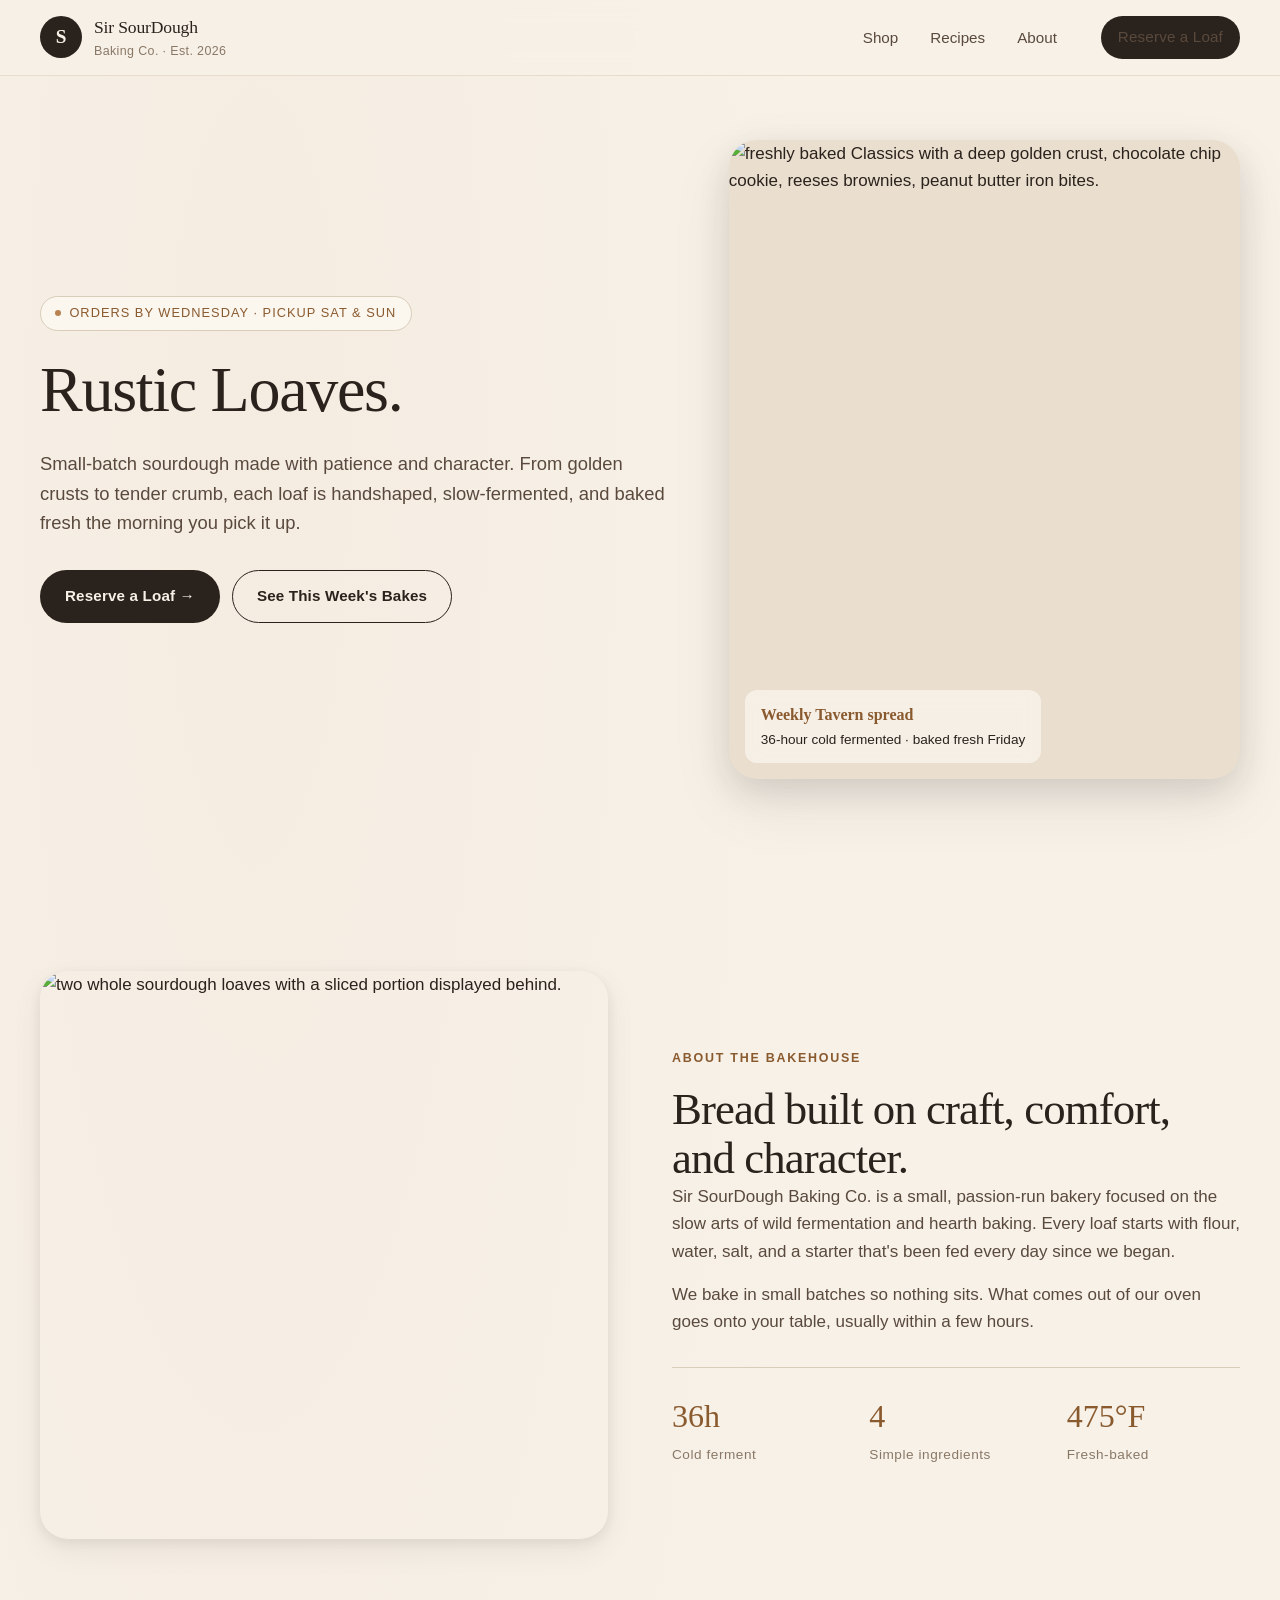
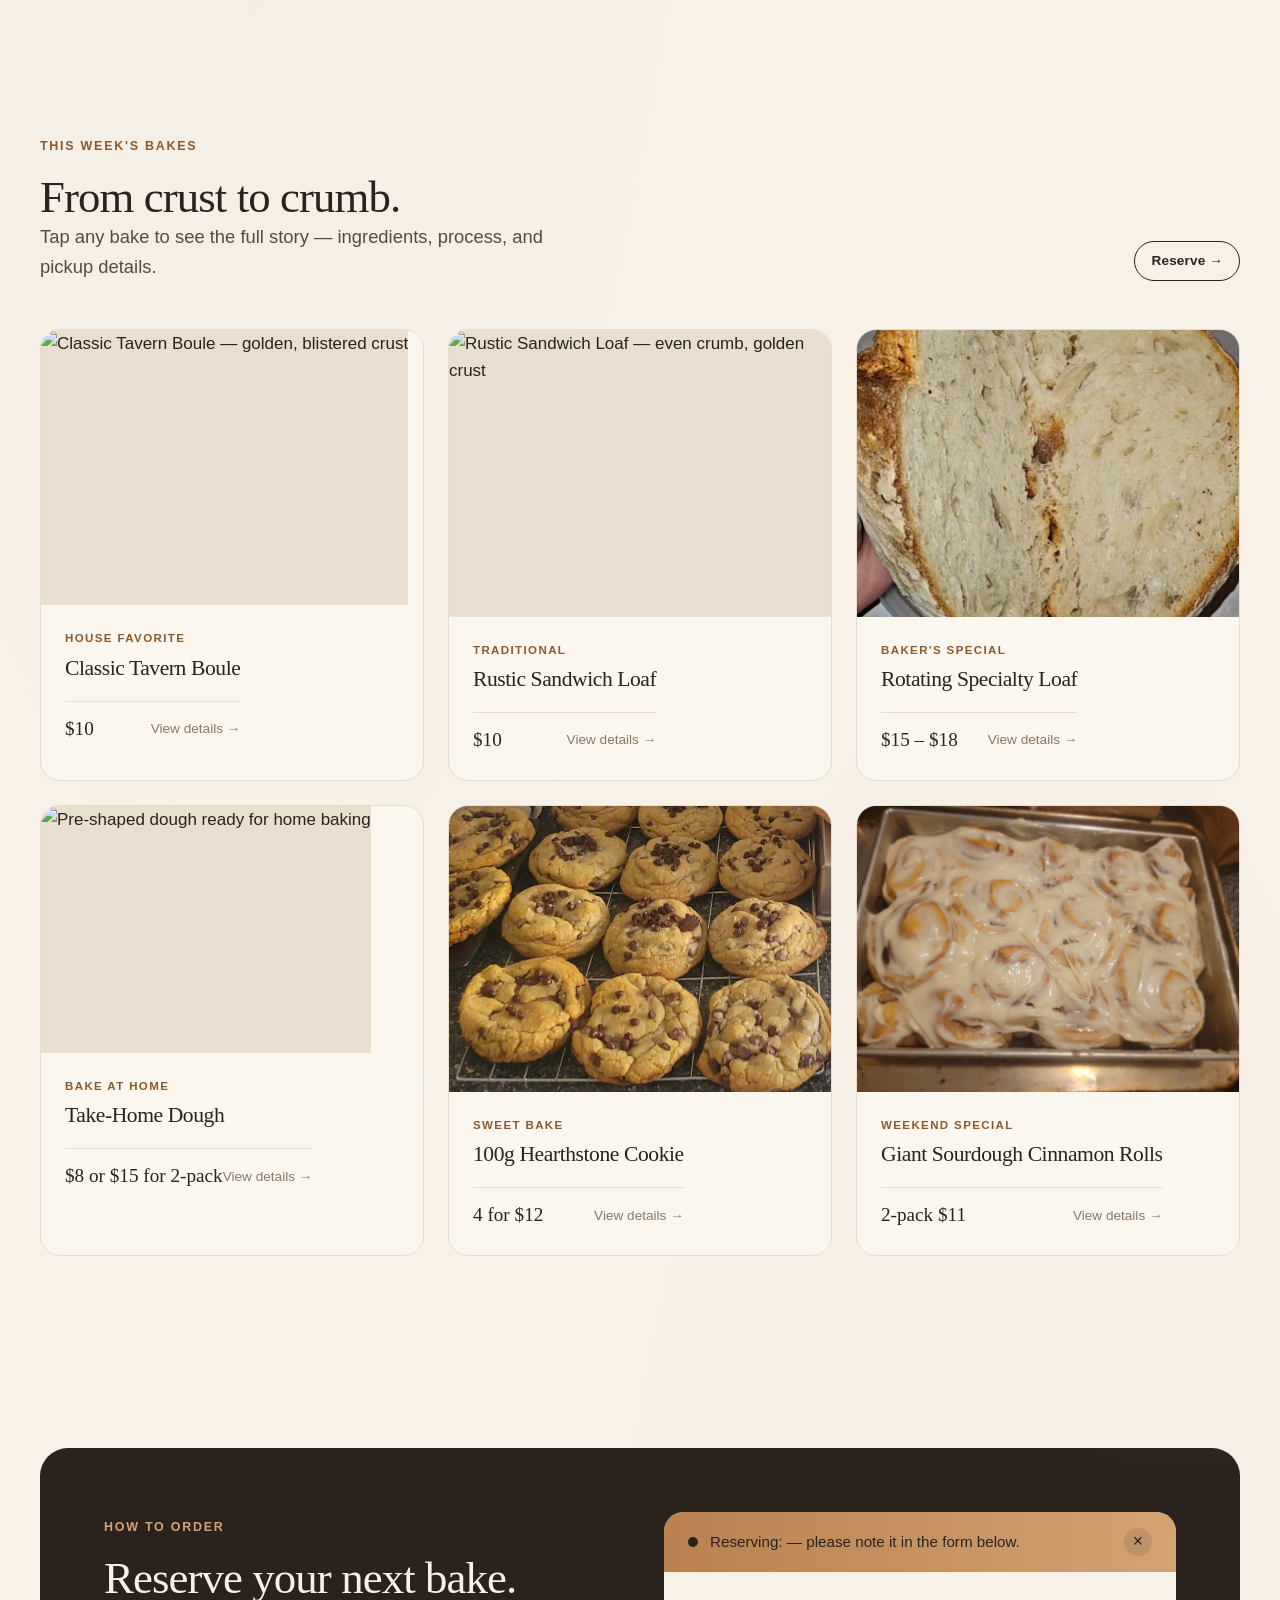
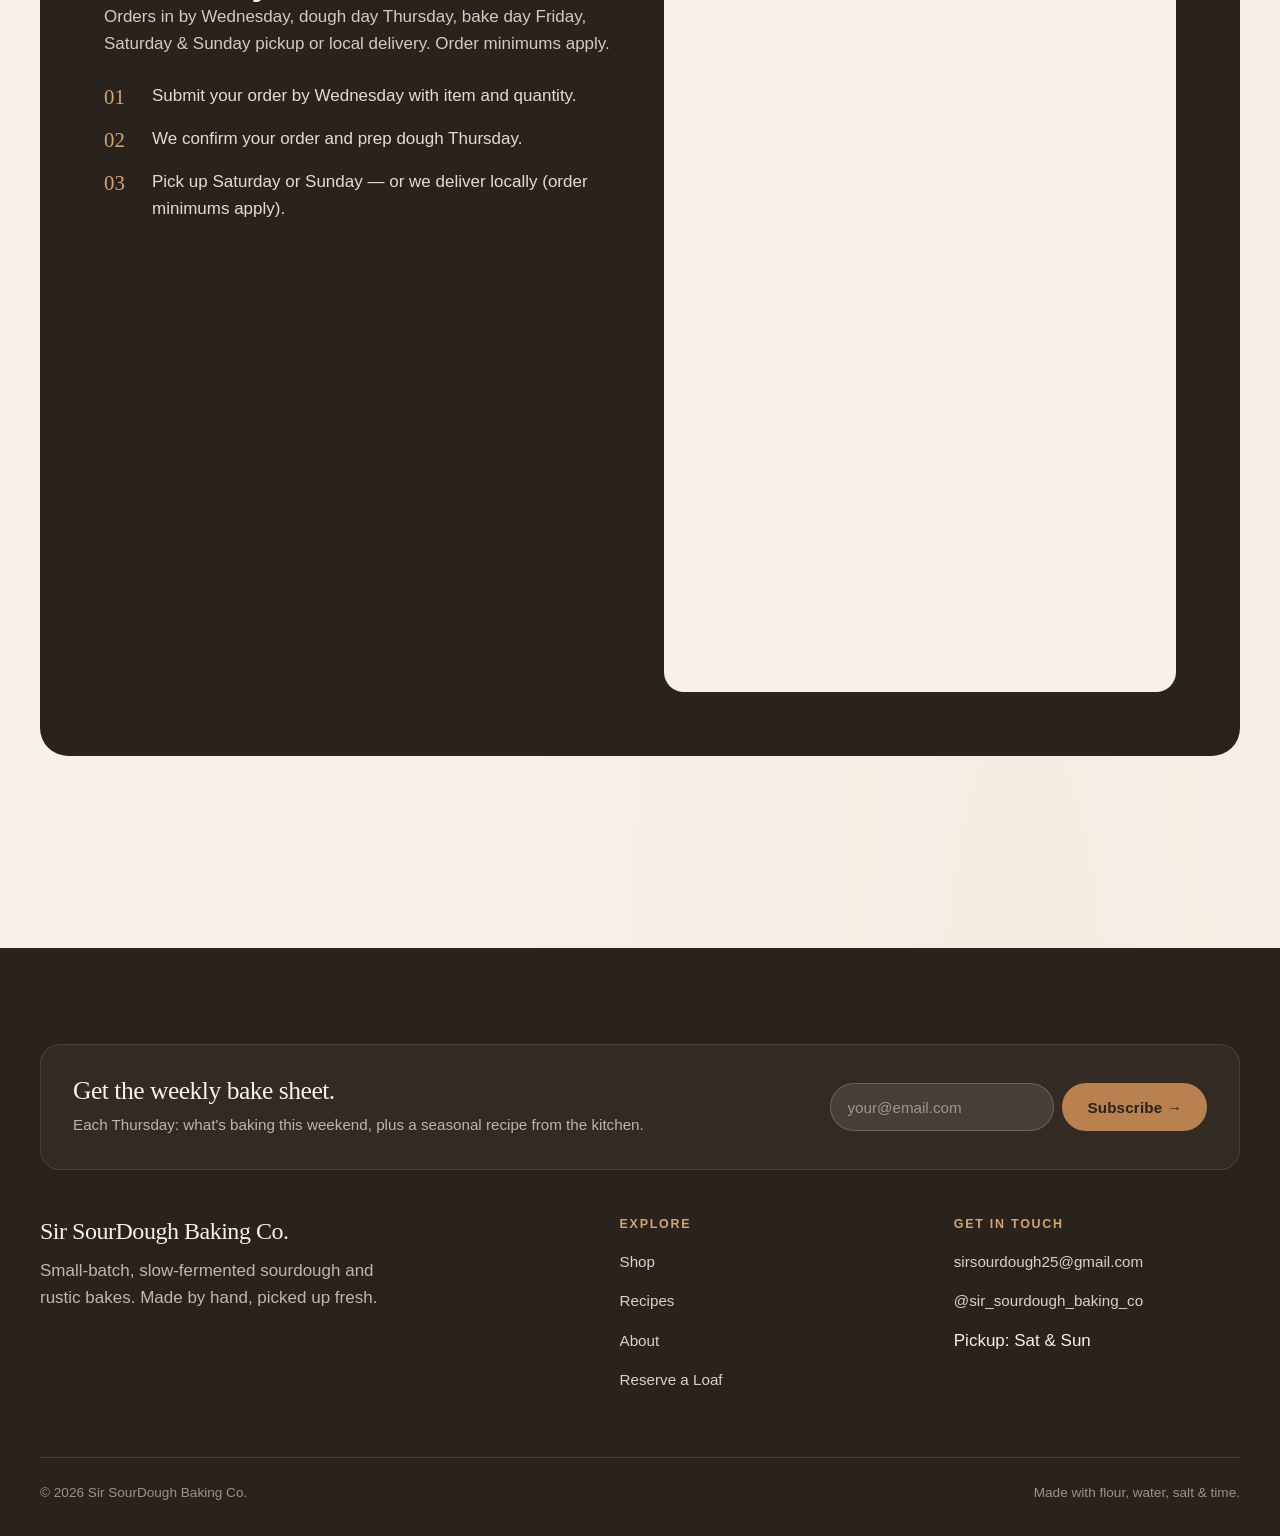
==== commit b338537d: "Update index.html replaced images within "about the bakehouse with better lighting shots" ====
--- a/index.html
+++ b/index.html
@@ -57,9 +57,9 @@
             </div>
           </div>
           <div class="hero-image">
-            <img src="hero-loaf.jpg" alt="A freshly baked Classic Tavern Boule with a deep golden crust" />
+            <img src="galleryShot.jpg" alt=" freshly baked Classics with a deep golden crust, chocolate chip cookie, reeses brownies, peanut butter iron bites." />
             <div class="hero-caption">
-              <strong>Classic Tavern Boule</strong>
+              <strong>Weekly Tavern spread</strong>
               36-hour cold fermented · baked fresh Friday
             </div>
           </div>
@@ -72,7 +72,7 @@
       <div class="container">
         <div class="about-grid">
           <div class="about-image">
-            <img src="crumbShot.jpg" alt="Open, airy crumb structure of a sourdough loaf" />
+            <img src="background.jpg" alt="two whole sourdough loaves with a sliced portion displayed behind." />
           </div>
           <div class="about-text">
             <span class="kicker">About the Bakehouse</span>
@@ -229,7 +229,7 @@
             data-ferment="Rested 24 hours"
             data-pickup="Saturday &amp; Sunday while available">
             <div class="product-card-image">
-              <img src="cookie-gallery.jpg" alt="100g Hearthstone Cookie — brown butter, sea salt, chocolate chip" />
+              <img src="100gHearthCookie.jpg" alt="100g Hearthstone Cookie — brown butter, sea salt, chocolate chip" />
             </div>
             <div class="product-card-body">
               <span class="product-card-tag">Sweet Bake</span>
--- a/styles.css
+++ b/styles.css
@@ -0,0 +1,1589 @@
+/* ==========================================================================
+   SIR SOURDOUGH BAKING CO. — Shared Stylesheet
+   --------------------------------------------------------------------------
+   Table of Contents
+   1.  Design tokens (CSS variables)
+   2.  Reset & base typography
+   3.  Layout primitives (container, section, grid)
+   4.  Buttons & form controls
+   5.  Site header & navigation
+   6.  Site footer & newsletter
+   7.  Hero section (home)
+   8.  About / feature blocks (home)
+   9.  Product gallery + lightbox (home)
+   10. Order section (home)
+   11. Recipes hub — filters & card grid
+   12. Recipe post — article layout
+   13. Print stylesheet (recipe pages)
+   14. Responsive breakpoints
+   ========================================================================== */
+
+
+/* 1. DESIGN TOKENS ========================================================= */
+:root {
+  /* Palette — warm, artisanal, light-first for kitchen readability */
+  --cream:        #f7f1e8;
+  --cream-soft:   #fbf6ee;
+  --cream-deep:   #eadfce;
+  --ink:          #2a221c;
+  --ink-soft:     #5a4a3d;
+  --ink-muted:    #8a7866;
+  --crust:        #b8814f;   /* primary accent — golden crust */
+  --crust-deep:   #8a5a2f;
+  --crust-soft:   #d4a373;
+  --ember:        #c44d2e;   /* secondary accent — sparingly */
+  --line:         #d9cdba;
+  --line-soft:    #e8ddc8;
+
+  /* Typography */
+  --font-display: "Fraunces", "Playfair Display", Georgia, serif;
+  --font-body:    "Inter Tight", "Inter", -apple-system, BlinkMacSystemFont, sans-serif;
+  --font-mono:    "JetBrains Mono", ui-monospace, Menlo, monospace;
+
+  /* Spacing scale */
+  --space-1: 0.25rem;
+  --space-2: 0.5rem;
+  --space-3: 0.75rem;
+  --space-4: 1rem;
+  --space-5: 1.5rem;
+  --space-6: 2rem;
+  --space-7: 3rem;
+  --space-8: 4rem;
+  --space-9: 6rem;
+
+  /* Radii & shadows */
+  --radius-sm: 6px;
+  --radius:    12px;
+  --radius-lg: 20px;
+  --radius-xl: 28px;
+  --shadow-sm: 0 1px 2px rgba(42, 34, 28, 0.06), 0 2px 8px rgba(42, 34, 28, 0.04);
+  --shadow:    0 4px 12px rgba(42, 34, 28, 0.08), 0 12px 32px rgba(42, 34, 28, 0.06);
+  --shadow-lg: 0 12px 32px rgba(42, 34, 28, 0.12), 0 24px 64px rgba(42, 34, 28, 0.08);
+
+  /* Layout */
+  --max-width:     1200px;
+  --max-width-narrow: 760px;
+  --header-height: 76px;
+}
+
+
+/* 2. RESET & BASE TYPOGRAPHY ============================================== */
+*, *::before, *::after {
+  box-sizing: border-box;
+  margin: 0;
+  padding: 0;
+}
+
+html {
+  scroll-behavior: smooth;
+  -webkit-text-size-adjust: 100%;
+}
+
+body {
+  background: var(--cream);
+  color: var(--ink);
+  font-family: var(--font-body);
+  font-size: 17px;
+  line-height: 1.6;
+  font-weight: 400;
+  -webkit-font-smoothing: antialiased;
+  -moz-osx-font-smoothing: grayscale;
+  text-rendering: optimizeLegibility;
+  /* Subtle paper texture via layered gradient */
+  background-image:
+    radial-gradient(at 20% 10%, rgba(212, 163, 115, 0.06) 0%, transparent 40%),
+    radial-gradient(at 80% 90%, rgba(184, 129, 79, 0.04) 0%, transparent 40%);
+}
+
+img { display: block; max-width: 100%; height: auto; }
+a   { color: var(--crust-deep); text-decoration: none; }
+a:hover { color: var(--crust); }
+
+h1, h2, h3, h4 {
+  font-family: var(--font-display);
+  font-weight: 500;
+  line-height: 1.1;
+  letter-spacing: -0.02em;
+  color: var(--ink);
+  font-variation-settings: "opsz" 144, "SOFT" 50;
+}
+
+h1 { font-size: clamp(2.5rem, 5vw, 4.5rem); }
+h2 { font-size: clamp(2rem, 3.5vw, 3rem); }
+h3 { font-size: clamp(1.4rem, 2vw, 1.75rem); }
+h4 { font-size: 1.15rem; letter-spacing: 0; }
+
+.kicker {
+  display: inline-block;
+  font-family: var(--font-body);
+  font-size: 0.78rem;
+  font-weight: 600;
+  letter-spacing: 0.14em;
+  text-transform: uppercase;
+  color: var(--crust-deep);
+  margin-bottom: var(--space-4);
+}
+
+.lead {
+  font-size: 1.15rem;
+  color: var(--ink-soft);
+  max-width: 62ch;
+  line-height: 1.6;
+}
+
+
+/* 3. LAYOUT PRIMITIVES ==================================================== */
+.container {
+  width: min(var(--max-width), calc(100% - 2rem));
+  margin-inline: auto;
+}
+
+.container-narrow {
+  width: min(var(--max-width-narrow), calc(100% - 2rem));
+  margin-inline: auto;
+}
+
+.section { padding-block: var(--space-9); }
+.section-sm { padding-block: var(--space-8); }
+
+.divider {
+  border: 0;
+  height: 1px;
+  background: linear-gradient(to right, transparent, var(--line), transparent);
+  margin-block: var(--space-8);
+}
+
+
+/* 4. BUTTONS & FORM CONTROLS ============================================= */
+.btn {
+  display: inline-flex;
+  align-items: center;
+  justify-content: center;
+  gap: var(--space-2);
+  min-height: 48px;
+  padding: 0.85rem 1.5rem;
+  border-radius: 999px;
+  border: 1px solid transparent;
+  background: var(--ink);
+  color: var(--cream);
+  font-family: var(--font-body);
+  font-weight: 600;
+  font-size: 0.95rem;
+  letter-spacing: 0.01em;
+  cursor: pointer;
+  transition: transform 0.2s ease, background 0.2s ease, box-shadow 0.2s ease;
+  text-decoration: none;
+}
+.btn:hover {
+  transform: translateY(-2px);
+  background: var(--crust-deep);
+  color: var(--cream);
+  box-shadow: var(--shadow);
+}
+.btn-secondary {
+  background: transparent;
+  color: var(--ink);
+  border-color: var(--ink);
+}
+.btn-secondary:hover {
+  background: var(--ink);
+  color: var(--cream);
+}
+.btn-sm { min-height: 38px; padding: 0.5rem 1rem; font-size: 0.85rem; }
+
+.input {
+  width: 100%;
+  min-height: 48px;
+  padding: 0 1rem;
+  border: 1px solid var(--line);
+  border-radius: 999px;
+  background: var(--cream-soft);
+  color: var(--ink);
+  font-family: var(--font-body);
+  font-size: 0.95rem;
+  transition: border-color 0.2s, background 0.2s;
+}
+.input:focus {
+  outline: none;
+  border-color: var(--crust);
+  background: var(--cream);
+}
+
+
+/* 5. SITE HEADER ========================================================= */
+.site-header {
+  position: sticky;
+  top: 0;
+  z-index: 100;
+  height: var(--header-height);
+  background: rgba(247, 241, 232, 0.88);
+  backdrop-filter: blur(12px);
+  -webkit-backdrop-filter: blur(12px);
+  border-bottom: 1px solid var(--line-soft);
+}
+.site-header .container { height: 100%; }
+
+.header-inner {
+  height: 100%;
+  display: flex;
+  align-items: center;
+  justify-content: space-between;
+  gap: var(--space-5);
+}
+
+.brand {
+  display: flex;
+  align-items: center;
+  gap: var(--space-3);
+  min-width: 0;
+}
+.brand-mark {
+  width: 42px;
+  height: 42px;
+  border-radius: 50%;
+  background: var(--ink);
+  color: var(--cream);
+  display: grid;
+  place-items: center;
+  font-family: var(--font-display);
+  font-weight: 600;
+  font-size: 1.2rem;
+  letter-spacing: -0.02em;
+  flex-shrink: 0;
+}
+.brand-text { min-width: 0; }
+.brand-text strong {
+  display: block;
+  font-family: var(--font-display);
+  font-size: 1.1rem;
+  font-weight: 500;
+  letter-spacing: -0.01em;
+  color: var(--ink);
+}
+.brand-text span {
+  display: block;
+  font-size: 0.78rem;
+  color: var(--ink-muted);
+  letter-spacing: 0.03em;
+}
+
+.site-nav ul {
+  list-style: none;
+  display: flex;
+  align-items: center;
+  gap: var(--space-6);
+}
+.site-nav a {
+  color: var(--ink-soft);
+  font-weight: 500;
+  font-size: 0.95rem;
+  position: relative;
+  transition: color 0.2s ease;
+}
+.site-nav a:hover,
+.site-nav a[aria-current="page"] {
+  color: var(--ink);
+}
+.site-nav a[aria-current="page"]::after {
+  content: "";
+  position: absolute;
+  bottom: -6px;
+  left: 50%;
+  transform: translateX(-50%);
+  width: 4px;
+  height: 4px;
+  border-radius: 50%;
+  background: var(--crust);
+}
+
+.nav-cta { margin-left: var(--space-3); }
+
+
+/* 6. SITE FOOTER ========================================================= */
+.site-footer {
+  background: var(--ink);
+  color: var(--cream);
+  padding-block: var(--space-9) var(--space-6);
+  margin-top: var(--space-9);
+}
+.site-footer a { color: var(--crust-soft); }
+.site-footer a:hover { color: var(--cream); }
+
+.footer-grid {
+  display: grid;
+  grid-template-columns: 1.3fr 0.7fr 0.7fr;
+  gap: var(--space-7);
+  margin-bottom: var(--space-8);
+}
+.footer-brand h3 {
+  font-size: 1.5rem;
+  color: var(--cream);
+  margin-bottom: var(--space-3);
+}
+.footer-brand p {
+  color: rgba(247, 241, 232, 0.72);
+  max-width: 38ch;
+}
+.footer-col h4 {
+  font-family: var(--font-body);
+  font-size: 0.78rem;
+  font-weight: 700;
+  letter-spacing: 0.14em;
+  text-transform: uppercase;
+  color: var(--crust-soft);
+  margin-bottom: var(--space-4);
+}
+.footer-col ul { list-style: none; display: grid; gap: var(--space-3); }
+.footer-col a { color: rgba(247, 241, 232, 0.85); font-size: 0.95rem; }
+
+/* Footer newsletter — high-conversion minimal design */
+.newsletter {
+  background: rgba(247, 241, 232, 0.04);
+  border: 1px solid rgba(212, 163, 115, 0.18);
+  border-radius: var(--radius-lg);
+  padding: var(--space-6);
+  margin-bottom: var(--space-7);
+  display: grid;
+  grid-template-columns: 1fr auto;
+  gap: var(--space-6);
+  align-items: center;
+}
+.newsletter-copy h3 {
+  color: var(--cream);
+  font-size: 1.6rem;
+  margin-bottom: var(--space-2);
+}
+.newsletter-copy p {
+  color: rgba(247, 241, 232, 0.7);
+  font-size: 0.95rem;
+}
+.newsletter-action {
+  min-width: 280px;
+}
+.newsletter-form {
+  display: flex;
+  gap: var(--space-2);
+}
+.newsletter-form .input {
+  background: rgba(247, 241, 232, 0.1);
+  border-color: rgba(247, 241, 232, 0.2);
+  color: var(--cream);
+  min-width: 0;
+  flex: 1;
+}
+.newsletter-form .input::placeholder { color: rgba(247, 241, 232, 0.5); }
+.newsletter-form .input:focus {
+  background: rgba(247, 241, 232, 0.16);
+  border-color: var(--crust-soft);
+}
+.newsletter-form .btn {
+  background: var(--crust);
+  color: var(--ink);
+  white-space: nowrap;
+  flex-shrink: 0;
+}
+.newsletter-form .btn:hover {
+  background: var(--cream);
+}
+
+/* Newsletter success state — shows after subscribe submit */
+.newsletter-success {
+  display: flex;
+  align-items: flex-start;
+  gap: var(--space-3);
+  padding: var(--space-4);
+  background: rgba(212, 163, 115, 0.12);
+  border: 1px solid rgba(212, 163, 115, 0.28);
+  border-radius: var(--radius);
+  animation: fadeInUp 0.4s cubic-bezier(0.2, 0.8, 0.2, 1);
+}
+.newsletter-success[hidden] { display: none; }
+.newsletter-success > span:first-child {
+  width: 32px;
+  height: 32px;
+  border-radius: 50%;
+  background: var(--crust);
+  color: var(--ink);
+  display: grid;
+  place-items: center;
+  font-weight: 700;
+  flex-shrink: 0;
+}
+.newsletter-success strong {
+  display: block;
+  font-family: var(--font-display);
+  font-size: 1.05rem;
+  color: var(--cream);
+  margin-bottom: 2px;
+}
+.newsletter-success p {
+  color: rgba(247, 241, 232, 0.72);
+  font-size: 0.88rem;
+  margin: 0;
+}
+/* Success variant on light (post-cta) backgrounds inside the dark post-cta panel uses the same colors */
+.post-cta-success {
+  max-width: 480px;
+  margin-inline: auto;
+  text-align: left;
+}
+@keyframes fadeInUp {
+  from { opacity: 0; transform: translateY(6px); }
+  to   { opacity: 1; transform: translateY(0); }
+}
+
+.footer-bottom {
+  padding-top: var(--space-5);
+  border-top: 1px solid rgba(247, 241, 232, 0.12);
+  display: flex;
+  justify-content: space-between;
+  flex-wrap: wrap;
+  gap: var(--space-3);
+  color: rgba(247, 241, 232, 0.55);
+  font-size: 0.85rem;
+}
+
+
+/* 7. HERO SECTION (home) ================================================ */
+.hero {
+  position: relative;
+  padding-top: var(--space-8);
+  padding-bottom: var(--space-9);
+  overflow: hidden;
+}
+.hero-grid {
+  display: grid;
+  grid-template-columns: 1.1fr 0.9fr;
+  gap: var(--space-8);
+  align-items: center;
+}
+.hero-text .hero-badge {
+  display: inline-flex;
+  align-items: center;
+  gap: var(--space-2);
+  padding: 0.4rem 0.9rem;
+  border: 1px solid var(--line);
+  border-radius: 999px;
+  background: var(--cream-soft);
+  font-size: 0.8rem;
+  letter-spacing: 0.08em;
+  text-transform: uppercase;
+  color: var(--crust-deep);
+  margin-bottom: var(--space-5);
+}
+.hero-badge::before {
+  content: "";
+  width: 6px;
+  height: 6px;
+  border-radius: 50%;
+  background: var(--crust);
+  animation: pulse 2s ease-in-out infinite;
+}
+@keyframes pulse {
+  0%, 100% { opacity: 1; transform: scale(1); }
+  50%      { opacity: 0.5; transform: scale(1.3); }
+}
+
+.hero-text h1 {
+  margin-bottom: var(--space-5);
+  text-wrap: balance;
+}
+.hero-text h1 em {
+  font-style: italic;
+  font-weight: 300;
+  color: var(--crust-deep);
+}
+.hero-text .lead {
+  margin-bottom: var(--space-6);
+}
+.hero-actions {
+  display: flex;
+  gap: var(--space-3);
+  flex-wrap: wrap;
+}
+
+.hero-image {
+  position: relative;
+  border-radius: var(--radius-xl);
+  overflow: hidden;
+  aspect-ratio: 4 / 5;
+  box-shadow: var(--shadow-lg);
+  background: var(--cream-deep);
+}
+.hero-image img {
+  width: 100%;
+  height: 100%;
+  object-fit: cover;
+}
+.hero-caption {
+  position: absolute;
+  left: var(--space-4);
+  bottom: var(--space-4);
+  background: rgba(247, 241, 232, 0.94);
+  backdrop-filter: blur(8px);
+  border-radius: var(--radius);
+  padding: 0.75rem 1rem;
+  font-size: 0.85rem;
+  color: var(--ink);
+  max-width: 70%;
+}
+.hero-caption strong {
+  display: block;
+  font-family: var(--font-display);
+  font-size: 1rem;
+  color: var(--crust-deep);
+  margin-bottom: 2px;
+}
+
+
+/* 8. ABOUT / FEATURE BLOCKS ============================================== */
+.about-grid {
+  display: grid;
+  grid-template-columns: 1fr 1fr;
+  gap: var(--space-8);
+  align-items: center;
+}
+.about-image {
+  aspect-ratio: 1 / 1;
+  border-radius: var(--radius-xl);
+  overflow: hidden;
+  box-shadow: var(--shadow);
+}
+.about-image img {
+  width: 100%;
+  height: 100%;
+  object-fit: cover;
+}
+.about-text p {
+  color: var(--ink-soft);
+  margin-bottom: var(--space-4);
+}
+.about-text p:last-child { margin-bottom: 0; }
+.about-stats {
+  display: grid;
+  grid-template-columns: repeat(3, 1fr);
+  gap: var(--space-5);
+  margin-top: var(--space-6);
+  padding-top: var(--space-6);
+  border-top: 1px solid var(--line);
+}
+.about-stat strong {
+  display: block;
+  font-family: var(--font-display);
+  font-size: 2rem;
+  color: var(--crust-deep);
+  font-weight: 500;
+  line-height: 1;
+  margin-bottom: var(--space-2);
+}
+.about-stat span {
+  font-size: 0.85rem;
+  color: var(--ink-muted);
+  letter-spacing: 0.04em;
+}
+
+
+/* 9. PRODUCT GALLERY + LIGHTBOX ========================================= */
+.gallery-header {
+  display: flex;
+  justify-content: space-between;
+  align-items: flex-end;
+  margin-bottom: var(--space-7);
+  flex-wrap: wrap;
+  gap: var(--space-4);
+}
+.gallery-header .gallery-intro { max-width: 560px; }
+
+.product-grid {
+  display: grid;
+  grid-template-columns: repeat(3, 1fr);
+  gap: var(--space-5);
+}
+.product-card {
+  position: relative;
+  background: var(--cream-soft);
+  border: 1px solid var(--line-soft);
+  border-radius: var(--radius-lg);
+  overflow: hidden;
+  cursor: pointer;
+  transition: transform 0.3s ease, box-shadow 0.3s ease;
+  display: flex;
+  flex-direction: column;
+  text-align: left;
+  font: inherit;
+  color: inherit;
+  width: 100%;
+}
+.product-card:hover {
+  transform: translateY(-4px);
+  box-shadow: var(--shadow-lg);
+}
+.product-card-image {
+  aspect-ratio: 4 / 3;
+  overflow: hidden;
+  background: var(--cream-deep);
+}
+.product-card-image img {
+  width: 100%;
+  height: 100%;
+  object-fit: cover;
+  transition: transform 0.6s cubic-bezier(0.2, 0.8, 0.2, 1);
+}
+.product-card:hover .product-card-image img {
+  transform: scale(1.06);
+}
+.product-card-body {
+  padding: var(--space-5);
+  display: flex;
+  flex-direction: column;
+  gap: var(--space-2);
+  flex: 1;
+}
+.product-card-tag {
+  font-size: 0.72rem;
+  letter-spacing: 0.12em;
+  text-transform: uppercase;
+  color: var(--crust-deep);
+  font-weight: 600;
+}
+.product-card h3 {
+  font-size: 1.35rem;
+  line-height: 1.15;
+}
+.product-card-meta {
+  display: flex;
+  justify-content: space-between;
+  align-items: center;
+  margin-top: var(--space-3);
+  padding-top: var(--space-3);
+  border-top: 1px solid var(--line-soft);
+}
+.product-card-price {
+  font-family: var(--font-display);
+  font-size: 1.2rem;
+  color: var(--ink);
+}
+.product-card-view {
+  font-size: 0.85rem;
+  color: var(--ink-muted);
+  display: inline-flex;
+  align-items: center;
+  gap: var(--space-2);
+  transition: color 0.2s, gap 0.2s;
+}
+.product-card:hover .product-card-view {
+  color: var(--crust-deep);
+  gap: var(--space-3);
+}
+
+/* Lightbox overlay */
+.lightbox {
+  position: fixed;
+  inset: 0;
+  z-index: 200;
+  background: rgba(42, 34, 28, 0.88);
+  backdrop-filter: blur(8px);
+  -webkit-backdrop-filter: blur(8px);
+  display: none;
+  align-items: center;
+  justify-content: center;
+  padding: var(--space-4);
+  opacity: 0;
+  transition: opacity 0.3s ease;
+}
+.lightbox.is-open {
+  display: flex;
+  opacity: 1;
+}
+.lightbox-inner {
+  background: var(--cream);
+  border-radius: var(--radius-xl);
+  max-width: 1000px;
+  width: 100%;
+  max-height: 90vh;
+  overflow: hidden;
+  display: grid;
+  grid-template-columns: 1.1fr 0.9fr;
+  box-shadow: var(--shadow-lg);
+  transform: scale(0.96);
+  transition: transform 0.3s ease;
+}
+.lightbox.is-open .lightbox-inner { transform: scale(1); }
+
+.lightbox-image {
+  background: var(--cream-deep);
+  min-height: 400px;
+}
+.lightbox-image img {
+  width: 100%;
+  height: 100%;
+  object-fit: cover;
+}
+.lightbox-content {
+  padding: var(--space-7) var(--space-6);
+  overflow-y: auto;
+  display: flex;
+  flex-direction: column;
+}
+.lightbox-tag {
+  font-size: 0.75rem;
+  letter-spacing: 0.14em;
+  text-transform: uppercase;
+  color: var(--crust-deep);
+  font-weight: 600;
+  margin-bottom: var(--space-3);
+}
+.lightbox-content h2 {
+  font-size: 2rem;
+  margin-bottom: var(--space-4);
+}
+.lightbox-content p {
+  color: var(--ink-soft);
+  margin-bottom: var(--space-4);
+}
+.lightbox-details {
+  list-style: none;
+  display: grid;
+  gap: var(--space-3);
+  padding: var(--space-4) 0;
+  margin-block: var(--space-4);
+  border-block: 1px solid var(--line);
+}
+.lightbox-details li {
+  display: flex;
+  justify-content: space-between;
+  font-size: 0.92rem;
+}
+.lightbox-details li span:first-child {
+  color: var(--ink-muted);
+  font-weight: 500;
+}
+.lightbox-details li span:last-child {
+  color: var(--ink);
+  font-weight: 500;
+}
+.lightbox-footer {
+  display: flex;
+  justify-content: space-between;
+  align-items: center;
+  margin-top: auto;
+  padding-top: var(--space-5);
+}
+.lightbox-price {
+  font-family: var(--font-display);
+  font-size: 2rem;
+  color: var(--ink);
+}
+.lightbox-close {
+  position: absolute;
+  top: var(--space-4);
+  right: var(--space-4);
+  width: 44px;
+  height: 44px;
+  border-radius: 50%;
+  background: rgba(247, 241, 232, 0.92);
+  border: 1px solid var(--line);
+  display: grid;
+  place-items: center;
+  cursor: pointer;
+  font-size: 1.5rem;
+  line-height: 1;
+  color: var(--ink);
+  transition: background 0.2s, transform 0.2s;
+  z-index: 1;
+}
+.lightbox-close:hover {
+  background: var(--ink);
+  color: var(--cream);
+  transform: rotate(90deg);
+}
+
+
+/* 10. ORDER SECTION ===================================================== */
+.order-panel {
+  background: var(--ink);
+  color: var(--cream);
+  border-radius: var(--radius-xl);
+  padding: var(--space-8);
+  display: grid;
+  grid-template-columns: 1fr 1fr;
+  gap: var(--space-7);
+  align-items: start;
+  position: relative;
+  overflow: hidden;
+}
+.order-panel::before {
+  content: "";
+  position: absolute;
+  top: -60%;
+  right: -20%;
+  width: 600px;
+  height: 600px;
+  background: radial-gradient(circle, rgba(212, 163, 115, 0.25), transparent 65%);
+  pointer-events: none;
+}
+.order-panel > * { position: relative; }
+.order-panel .kicker { color: var(--crust-soft); }
+.order-panel h2 { color: var(--cream); }
+.order-panel p { color: rgba(247, 241, 232, 0.82); }
+
+.order-list {
+  list-style: none;
+  display: grid;
+  gap: var(--space-4);
+  margin-top: var(--space-5);
+  counter-reset: step;
+}
+.order-list li {
+  padding-left: 3rem;
+  position: relative;
+  counter-increment: step;
+  color: rgba(247, 241, 232, 0.9);
+}
+.order-list li::before {
+  content: counter(step, decimal-leading-zero);
+  position: absolute;
+  left: 0;
+  top: -2px;
+  font-family: var(--font-display);
+  font-size: 1.3rem;
+  color: var(--crust-soft);
+}
+.order-form-wrap {
+  background: var(--cream);
+  border-radius: var(--radius-lg);
+  overflow: hidden;
+  min-height: 640px;
+}
+.order-form-wrap iframe {
+  display: block;
+  width: 100%;
+  height: 720px;
+  border: 0;
+}
+
+/* Order selection banner — appears when user clicks "Reserve Now" from lightbox */
+.order-selection {
+  display: flex;
+  align-items: center;
+  gap: var(--space-3);
+  padding: var(--space-4) var(--space-5);
+  background: linear-gradient(90deg, var(--crust), var(--crust-soft));
+  color: var(--ink);
+  font-size: 0.95rem;
+  font-weight: 500;
+  animation: slideDown 0.4s cubic-bezier(0.2, 0.8, 0.2, 1);
+}
+.order-selection strong {
+  font-family: var(--font-display);
+  font-weight: 500;
+}
+.order-selection-dot {
+  width: 10px;
+  height: 10px;
+  border-radius: 50%;
+  background: var(--ink);
+  flex-shrink: 0;
+  animation: pulse 2s ease-in-out infinite;
+}
+.order-selection-close {
+  margin-left: auto;
+  width: 28px;
+  height: 28px;
+  border: 0;
+  background: rgba(42, 34, 28, 0.12);
+  color: var(--ink);
+  border-radius: 50%;
+  cursor: pointer;
+  font-size: 1.1rem;
+  line-height: 1;
+  transition: background 0.2s;
+  flex-shrink: 0;
+}
+.order-selection-close:hover {
+  background: rgba(42, 34, 28, 0.24);
+}
+@keyframes slideDown {
+  from { opacity: 0; transform: translateY(-8px); }
+  to   { opacity: 1; transform: translateY(0); }
+}
+
+
+/* 11. RECIPES HUB ======================================================= */
+.page-header {
+  padding-block: var(--space-8) var(--space-7);
+  text-align: center;
+  border-bottom: 1px solid var(--line-soft);
+}
+.page-header h1 {
+  max-width: 16ch;
+  margin-inline: auto;
+  margin-bottom: var(--space-4);
+  text-wrap: balance;
+}
+.page-header .lead {
+  margin-inline: auto;
+  text-align: center;
+}
+
+/* Filter/tag bar */
+.filter-bar {
+  display: flex;
+  flex-wrap: wrap;
+  gap: var(--space-2);
+  justify-content: center;
+  margin-block: var(--space-7) var(--space-8);
+  padding-bottom: var(--space-6);
+  border-bottom: 1px solid var(--line-soft);
+}
+.filter-tag {
+  padding: 0.5rem 1rem;
+  border: 1px solid var(--line);
+  border-radius: 999px;
+  background: transparent;
+  color: var(--ink-soft);
+  font-family: var(--font-body);
+  font-size: 0.88rem;
+  font-weight: 500;
+  cursor: pointer;
+  transition: all 0.2s ease;
+}
+.filter-tag:hover {
+  border-color: var(--crust);
+  color: var(--ink);
+}
+.filter-tag.is-active {
+  background: var(--ink);
+  color: var(--cream);
+  border-color: var(--ink);
+}
+
+/* Recipe grid */
+.recipe-grid {
+  display: grid;
+  grid-template-columns: repeat(3, 1fr);
+  gap: var(--space-6);
+}
+.recipe-card {
+  background: var(--cream-soft);
+  border: 1px solid var(--line-soft);
+  border-radius: var(--radius-lg);
+  overflow: hidden;
+  display: flex;
+  flex-direction: column;
+  transition: transform 0.3s ease, box-shadow 0.3s ease;
+  color: inherit;
+}
+.recipe-card:hover {
+  transform: translateY(-4px);
+  box-shadow: var(--shadow-lg);
+  color: inherit;
+}
+.recipe-card.is-hidden { display: none; }
+
+.recipe-card-image {
+  aspect-ratio: 3 / 2;
+  overflow: hidden;
+  background: var(--cream-deep);
+  position: relative;
+}
+.recipe-card-image img {
+  width: 100%;
+  height: 100%;
+  object-fit: cover;
+  transition: transform 0.6s cubic-bezier(0.2, 0.8, 0.2, 1);
+}
+.recipe-card:hover .recipe-card-image img { transform: scale(1.05); }
+
+.recipe-card-difficulty {
+  position: absolute;
+  top: var(--space-3);
+  left: var(--space-3);
+  padding: 0.3rem 0.7rem;
+  background: rgba(247, 241, 232, 0.94);
+  backdrop-filter: blur(6px);
+  border-radius: 999px;
+  font-size: 0.7rem;
+  letter-spacing: 0.08em;
+  text-transform: uppercase;
+  font-weight: 600;
+  color: var(--ink);
+}
+
+.recipe-card-body {
+  padding: var(--space-5);
+  display: flex;
+  flex-direction: column;
+  gap: var(--space-3);
+  flex: 1;
+}
+.recipe-card-tags {
+  display: flex;
+  flex-wrap: wrap;
+  gap: var(--space-2);
+}
+.recipe-tag {
+  font-size: 0.72rem;
+  letter-spacing: 0.06em;
+  color: var(--crust-deep);
+  font-weight: 600;
+}
+.recipe-card h3 {
+  font-size: 1.45rem;
+  line-height: 1.15;
+}
+.recipe-card p {
+  color: var(--ink-soft);
+  font-size: 0.95rem;
+  flex: 1;
+}
+.recipe-card-meta {
+  display: flex;
+  gap: var(--space-4);
+  padding-top: var(--space-3);
+  border-top: 1px solid var(--line-soft);
+  font-size: 0.8rem;
+  color: var(--ink-muted);
+}
+.recipe-card-meta span {
+  display: inline-flex;
+  align-items: center;
+  gap: var(--space-2);
+}
+
+
+/* 12. RECIPE POST ======================================================= */
+.recipe-post {
+  max-width: var(--max-width-narrow);
+  margin-inline: auto;
+  padding-top: var(--space-7);
+  padding-bottom: var(--space-9);
+}
+
+.recipe-breadcrumb {
+  font-size: 0.85rem;
+  color: var(--ink-muted);
+  margin-bottom: var(--space-4);
+}
+.recipe-breadcrumb a { color: var(--ink-muted); }
+.recipe-breadcrumb a:hover { color: var(--crust-deep); }
+
+.recipe-hero h1 {
+  font-size: clamp(2.2rem, 4.5vw, 3.8rem);
+  margin-bottom: var(--space-4);
+  text-wrap: balance;
+}
+.recipe-hero .lead { margin-bottom: var(--space-6); }
+
+.recipe-tags-row {
+  display: flex;
+  flex-wrap: wrap;
+  gap: var(--space-2);
+  margin-bottom: var(--space-6);
+}
+.recipe-tags-row .pill {
+  padding: 0.35rem 0.8rem;
+  background: var(--cream-soft);
+  border: 1px solid var(--line);
+  border-radius: 999px;
+  font-size: 0.82rem;
+  color: var(--ink-soft);
+}
+
+.recipe-hero-image {
+  aspect-ratio: 16 / 10;
+  border-radius: var(--radius-xl);
+  overflow: hidden;
+  margin-bottom: var(--space-7);
+  box-shadow: var(--shadow);
+}
+.recipe-hero-image img {
+  width: 100%;
+  height: 100%;
+  object-fit: cover;
+}
+
+/* Meta info bar (time, yield, difficulty) */
+.recipe-meta-bar {
+  display: grid;
+  grid-template-columns: repeat(4, 1fr);
+  gap: var(--space-4);
+  padding: var(--space-5);
+  background: var(--cream-soft);
+  border: 1px solid var(--line-soft);
+  border-radius: var(--radius-lg);
+  margin-bottom: var(--space-7);
+}
+.meta-item strong {
+  display: block;
+  font-family: var(--font-display);
+  font-size: 1.3rem;
+  color: var(--ink);
+  font-weight: 500;
+  margin-bottom: 2px;
+}
+.meta-item span {
+  font-size: 0.78rem;
+  letter-spacing: 0.1em;
+  text-transform: uppercase;
+  color: var(--ink-muted);
+}
+
+/* Action bar (print, share) */
+.recipe-actions {
+  display: flex;
+  gap: var(--space-3);
+  margin-bottom: var(--space-7);
+  padding-bottom: var(--space-6);
+  border-bottom: 1px solid var(--line);
+}
+
+/* Two-column ingredient/instruction layout */
+.recipe-body {
+  display: grid;
+  grid-template-columns: 0.9fr 1.1fr;
+  gap: var(--space-8);
+  margin-bottom: var(--space-8);
+}
+.recipe-ingredients {
+  align-self: start;
+  position: sticky;
+  top: calc(var(--header-height) + var(--space-4));
+  background: var(--cream-soft);
+  border: 1px solid var(--line-soft);
+  border-radius: var(--radius-lg);
+  padding: var(--space-6);
+}
+.recipe-ingredients h2 {
+  font-size: 1.4rem;
+  margin-bottom: var(--space-4);
+  padding-bottom: var(--space-3);
+  border-bottom: 1px solid var(--line);
+}
+
+/* Head row with unit toggle */
+.ingredients-head {
+  display: flex;
+  align-items: center;
+  justify-content: space-between;
+  gap: var(--space-3);
+  margin-bottom: var(--space-4);
+  padding-bottom: var(--space-3);
+  border-bottom: 1px solid var(--line);
+  flex-wrap: wrap;
+}
+.ingredients-head h2 {
+  margin-bottom: 0;
+  padding-bottom: 0;
+  border-bottom: none;
+}
+/* When using .ingredients-head, the h2 inside no longer needs its own border */
+.recipe-ingredients .ingredients-head + h3 { margin-top: 0; }
+
+.unit-toggle {
+  display: inline-flex;
+  padding: 3px;
+  background: var(--cream);
+  border: 1px solid var(--line);
+  border-radius: 999px;
+}
+.unit-btn {
+  border: 0;
+  background: transparent;
+  padding: 0.4rem 0.9rem;
+  font-family: var(--font-body);
+  font-size: 0.82rem;
+  font-weight: 600;
+  letter-spacing: 0.02em;
+  color: var(--ink-muted);
+  border-radius: 999px;
+  cursor: pointer;
+  transition: all 0.2s ease;
+}
+.unit-btn:hover { color: var(--ink); }
+.unit-btn.is-active {
+  background: var(--ink);
+  color: var(--cream);
+}
+
+.unit-note {
+  margin-top: var(--space-5);
+  padding-top: var(--space-4);
+  border-top: 1px dashed var(--line);
+  font-size: 0.82rem;
+  color: var(--ink-muted);
+  line-height: 1.5;
+}
+.unit-note em {
+  font-family: var(--font-display);
+  font-style: italic;
+  color: var(--crust-deep);
+  font-weight: 500;
+}
+.recipe-ingredients h3 {
+  font-size: 0.9rem;
+  font-family: var(--font-body);
+  font-weight: 700;
+  letter-spacing: 0.1em;
+  text-transform: uppercase;
+  color: var(--crust-deep);
+  margin-top: var(--space-5);
+  margin-bottom: var(--space-3);
+}
+.recipe-ingredients h3:first-of-type { margin-top: 0; }
+.recipe-ingredients ul {
+  list-style: none;
+  display: grid;
+  gap: var(--space-3);
+}
+.recipe-ingredients li {
+  display: grid;
+  grid-template-columns: 80px 1fr;
+  gap: var(--space-3);
+  padding-bottom: var(--space-3);
+  border-bottom: 1px dashed var(--line-soft);
+  font-size: 0.95rem;
+}
+.recipe-ingredients li:last-child { border-bottom: none; }
+.recipe-ingredients .amount {
+  font-family: var(--font-display);
+  color: var(--crust-deep);
+  font-weight: 500;
+}
+
+.recipe-instructions h2 {
+  font-size: 1.4rem;
+  margin-bottom: var(--space-5);
+}
+.recipe-instructions ol {
+  list-style: none;
+  counter-reset: instruction;
+  display: grid;
+  gap: var(--space-6);
+}
+.recipe-instructions ol li {
+  counter-increment: instruction;
+  padding-left: 3.5rem;
+  position: relative;
+}
+.recipe-instructions ol li::before {
+  content: counter(instruction, decimal-leading-zero);
+  position: absolute;
+  left: 0;
+  top: -2px;
+  font-family: var(--font-display);
+  font-size: 2rem;
+  font-weight: 500;
+  color: var(--crust);
+  line-height: 1;
+}
+.recipe-instructions ol li h3 {
+  font-size: 1.15rem;
+  margin-bottom: var(--space-2);
+}
+.recipe-instructions ol li p {
+  color: var(--ink-soft);
+  font-size: 1rem;
+}
+.recipe-instructions ol li + li { padding-top: var(--space-2); }
+
+.recipe-note {
+  background: var(--cream-soft);
+  border-left: 3px solid var(--crust);
+  padding: var(--space-5);
+  border-radius: var(--radius);
+  margin-block: var(--space-5);
+}
+.recipe-note strong {
+  display: block;
+  font-family: var(--font-display);
+  font-size: 1.1rem;
+  color: var(--crust-deep);
+  margin-bottom: var(--space-2);
+}
+
+/* End-of-post CTA — newsletter */
+.post-cta {
+  margin-top: var(--space-8);
+  padding: var(--space-7);
+  background: var(--ink);
+  color: var(--cream);
+  border-radius: var(--radius-xl);
+  text-align: center;
+  position: relative;
+  overflow: hidden;
+}
+.post-cta::before {
+  content: "";
+  position: absolute;
+  inset: 0;
+  background:
+    radial-gradient(circle at 80% 20%, rgba(212, 163, 115, 0.2), transparent 50%);
+  pointer-events: none;
+}
+.post-cta > * { position: relative; }
+.post-cta h3 {
+  color: var(--cream);
+  font-size: 1.8rem;
+  margin-bottom: var(--space-3);
+}
+.post-cta p {
+  color: rgba(247, 241, 232, 0.8);
+  max-width: 44ch;
+  margin-inline: auto;
+  margin-bottom: var(--space-5);
+}
+.post-cta .newsletter-inline {
+  display: flex;
+  gap: var(--space-2);
+  max-width: 480px;
+  margin-inline: auto;
+}
+.post-cta .input {
+  background: rgba(247, 241, 232, 0.1);
+  border-color: rgba(247, 241, 232, 0.2);
+  color: var(--cream);
+}
+.post-cta .input::placeholder { color: rgba(247, 241, 232, 0.5); }
+.post-cta .input:focus {
+  background: rgba(247, 241, 232, 0.16);
+  border-color: var(--crust-soft);
+}
+.post-cta .btn {
+  background: var(--crust);
+  color: var(--ink);
+}
+.post-cta .btn:hover { background: var(--cream); }
+
+
+/* 13. PRINT STYLES (recipe pages) ====================================== */
+@media print {
+  :root {
+    --cream: #ffffff;
+    --cream-soft: #ffffff;
+    --cream-deep: #ffffff;
+    --ink: #000000;
+    --ink-soft: #222222;
+  }
+
+  body {
+    background: #ffffff !important;
+    color: #000000 !important;
+    font-size: 11pt;
+    line-height: 1.5;
+  }
+
+  /* Hide everything that's not the recipe */
+  .site-header,
+  .site-footer,
+  .recipe-actions,
+  .recipe-breadcrumb,
+  .post-cta,
+  .recipe-tags-row,
+  .unit-toggle,
+  .unit-note,
+  .order-selection,
+  .lightbox { display: none !important; }
+
+  .recipe-post {
+    max-width: 100%;
+    padding: 0;
+  }
+
+  .recipe-hero-image {
+    aspect-ratio: auto;
+    max-height: 2.5in;
+    margin-bottom: 0.3in;
+    box-shadow: none;
+    page-break-after: avoid;
+  }
+
+  .recipe-hero h1 {
+    font-size: 22pt !important;
+    margin-bottom: 0.15in;
+  }
+  .recipe-hero .lead {
+    font-size: 11pt !important;
+    margin-bottom: 0.2in;
+  }
+
+  .recipe-meta-bar {
+    grid-template-columns: repeat(4, 1fr);
+    padding: 0.15in;
+    border: 1px solid #000;
+    background: #fff !important;
+    margin-bottom: 0.25in;
+    page-break-after: avoid;
+  }
+  .meta-item strong { font-size: 13pt !important; }
+  .meta-item span { font-size: 8pt !important; }
+
+  .recipe-body {
+    display: block !important;
+  }
+  .recipe-ingredients {
+    position: static !important;
+    background: #fff !important;
+    border: 1px solid #ccc !important;
+    margin-bottom: 0.3in;
+    page-break-inside: avoid;
+    padding: 0.2in;
+  }
+  .recipe-ingredients h2 { font-size: 13pt; }
+  .recipe-ingredients li { font-size: 10pt; }
+
+  .recipe-instructions h2 {
+    font-size: 13pt;
+    page-break-after: avoid;
+  }
+  .recipe-instructions ol li {
+    page-break-inside: avoid;
+    margin-bottom: 0.15in;
+  }
+  .recipe-instructions ol li::before { font-size: 14pt; }
+  .recipe-instructions ol li h3 { font-size: 11pt; }
+
+  .recipe-note {
+    background: #fff !important;
+    border: 1px solid #ccc;
+    border-left: 3px solid #000;
+    page-break-inside: avoid;
+  }
+
+  /* Print footer with attribution */
+  .recipe-post::after {
+    content: "Sir SourDough Baking Co. — sirsourdough.com";
+    display: block;
+    margin-top: 0.4in;
+    padding-top: 0.15in;
+    border-top: 1px solid #ccc;
+    font-size: 9pt;
+    color: #666;
+    text-align: center;
+  }
+
+  a { color: #000 !important; text-decoration: none; }
+  a::after { content: ""; }
+}
+
+
+/* 14. RESPONSIVE ======================================================== */
+
+/* Tablet */
+@media (max-width: 960px) {
+  .hero-grid,
+  .about-grid,
+  .order-panel,
+  .recipe-body,
+  .newsletter {
+    grid-template-columns: 1fr;
+    gap: var(--space-6);
+  }
+  .recipe-ingredients { position: static; }
+  .product-grid,
+  .recipe-grid {
+    grid-template-columns: repeat(2, 1fr);
+  }
+  .footer-grid {
+    grid-template-columns: 1fr 1fr;
+  }
+  .footer-brand { grid-column: 1 / -1; }
+  .lightbox-inner {
+    grid-template-columns: 1fr;
+    max-height: 94vh;
+  }
+  .lightbox-image {
+    aspect-ratio: 16 / 10;
+    min-height: auto;
+  }
+  .order-panel { padding: var(--space-6); }
+}
+
+/* Mobile */
+@media (max-width: 640px) {
+  :root { --header-height: 68px; }
+
+  .section { padding-block: var(--space-8); }
+  .header-inner { gap: var(--space-3); }
+  .brand-text span { display: none; }
+  .site-nav ul { gap: var(--space-4); }
+  .site-nav a { font-size: 0.88rem; }
+  .nav-cta { display: none; }
+
+  .product-grid,
+  .recipe-grid {
+    grid-template-columns: 1fr;
+  }
+
+  .about-stats {
+    grid-template-columns: 1fr;
+    gap: var(--space-4);
+  }
+  .about-stat {
+    display: flex;
+    align-items: baseline;
+    gap: var(--space-4);
+  }
+  .about-stat strong { font-size: 1.6rem; }
+
+  .recipe-meta-bar {
+    grid-template-columns: 1fr 1fr;
+    gap: var(--space-3);
+    padding: var(--space-4);
+  }
+
+  .gallery-header {
+    flex-direction: column;
+    align-items: flex-start;
+  }
+
+  .lightbox-content {
+    padding: var(--space-5);
+  }
+  .lightbox-content h2 { font-size: 1.5rem; }
+  .lightbox-footer {
+    flex-direction: column;
+    align-items: stretch;
+    gap: var(--space-3);
+  }
+
+  .order-form-wrap iframe { height: 1200px; }
+
+  .footer-grid { grid-template-columns: 1fr; }
+
+  .post-cta .newsletter-inline {
+    flex-direction: column;
+  }
+
+  .newsletter-form {
+    flex-direction: column;
+  }
+  .newsletter-form .btn { width: 100%; }
+
+  .ingredients-head {
+    flex-direction: row;
+    align-items: center;
+  }
+  .unit-toggle {
+    font-size: 0.75rem;
+  }
+  .unit-btn {
+    padding: 0.35rem 0.7rem;
+    font-size: 0.78rem;
+  }
+
+  .recipe-instructions ol li {
+    padding-left: 2.5rem;
+  }
+  .recipe-instructions ol li::before { font-size: 1.5rem; }
+}
+
+/* Reduced motion */
+@media (prefers-reduced-motion: reduce) {
+  *, *::before, *::after {
+    animation-duration: 0.01ms !important;
+    animation-iteration-count: 1 !important;
+    transition-duration: 0.01ms !important;
+    scroll-behavior: auto !important;
+  }
+}
